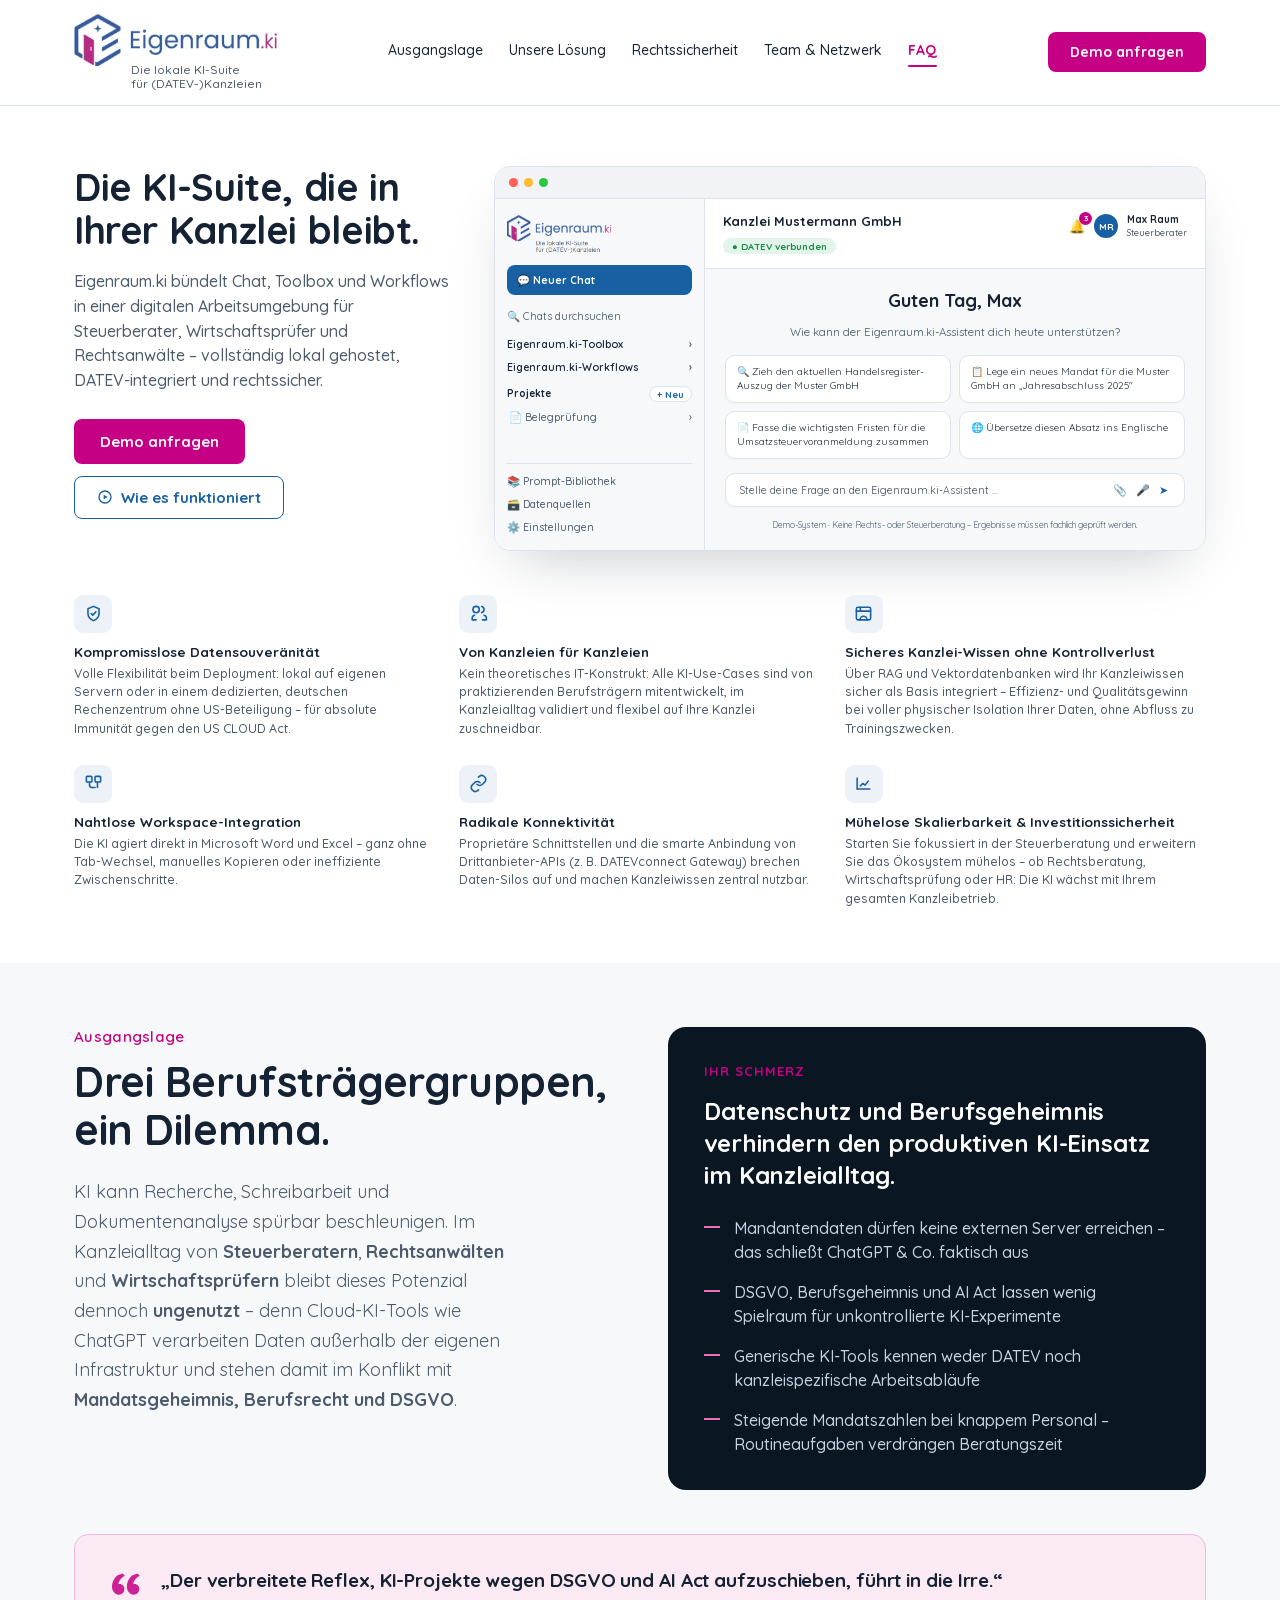
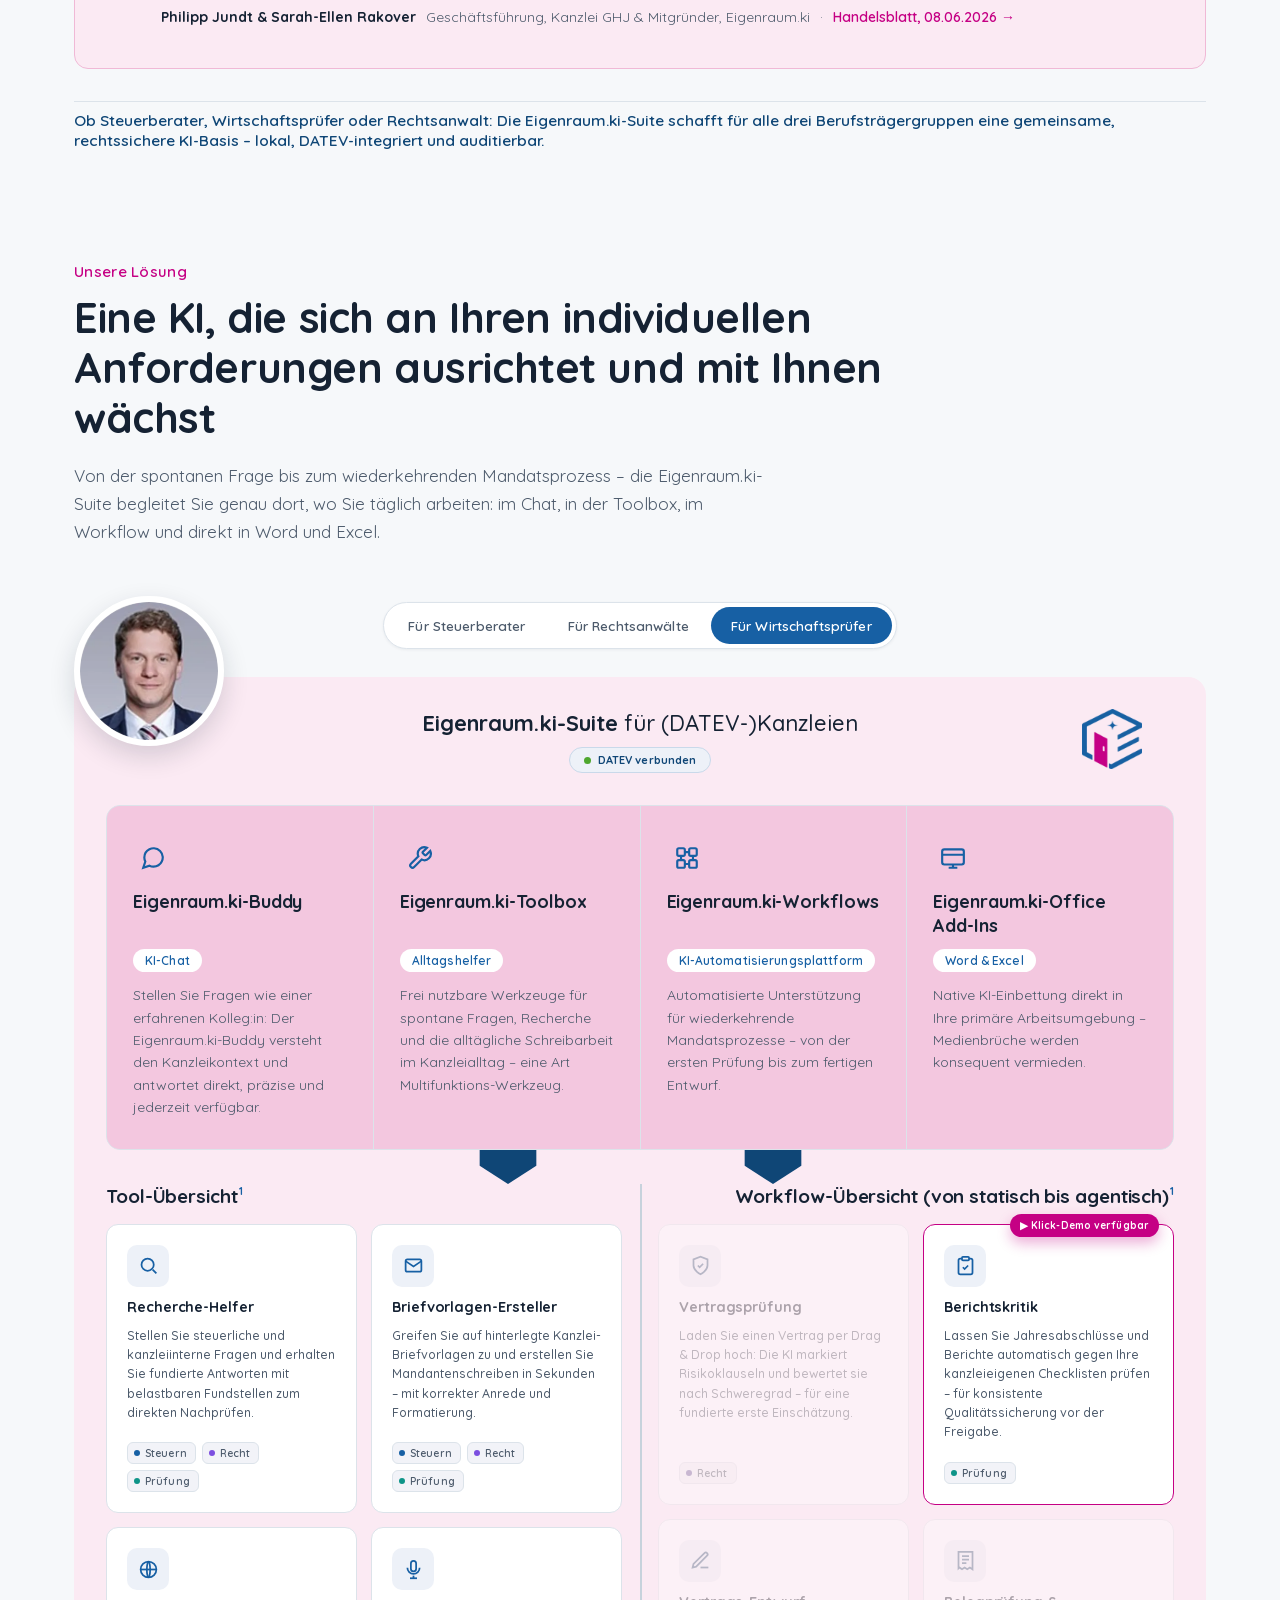
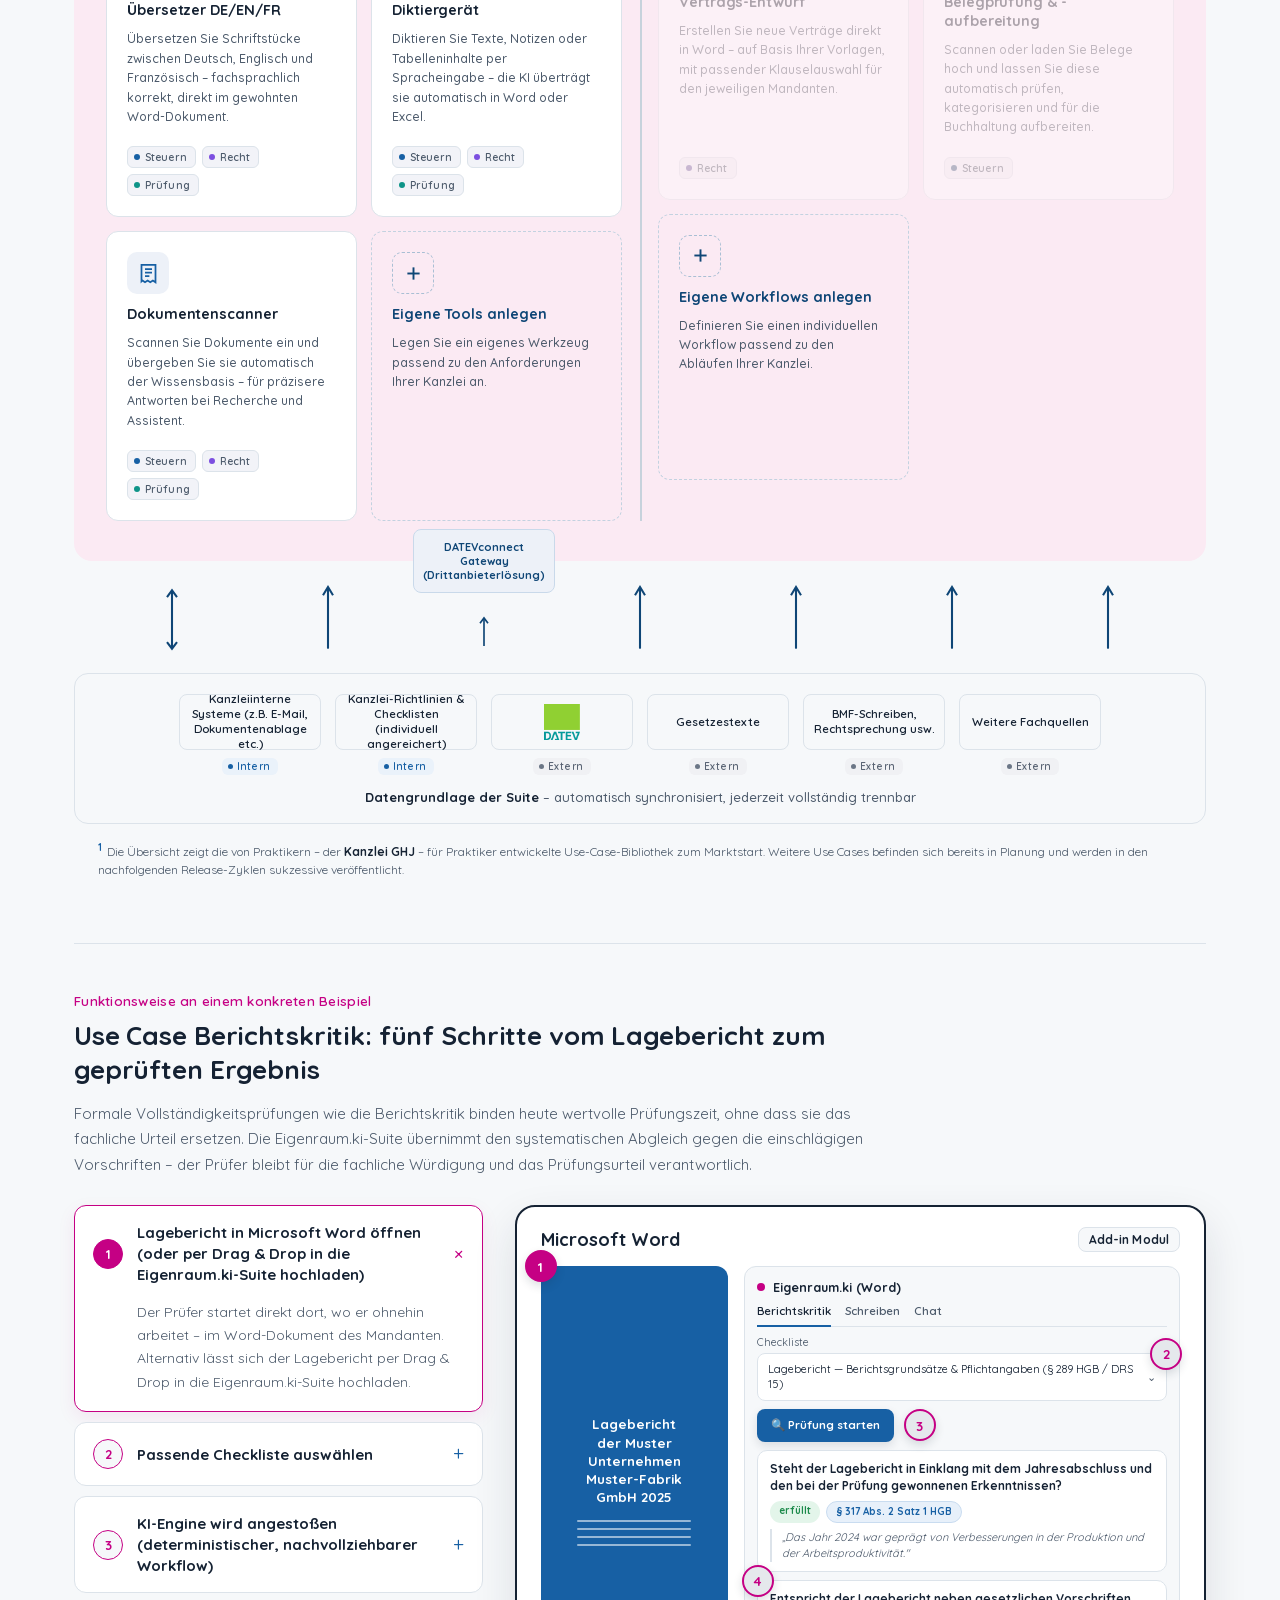
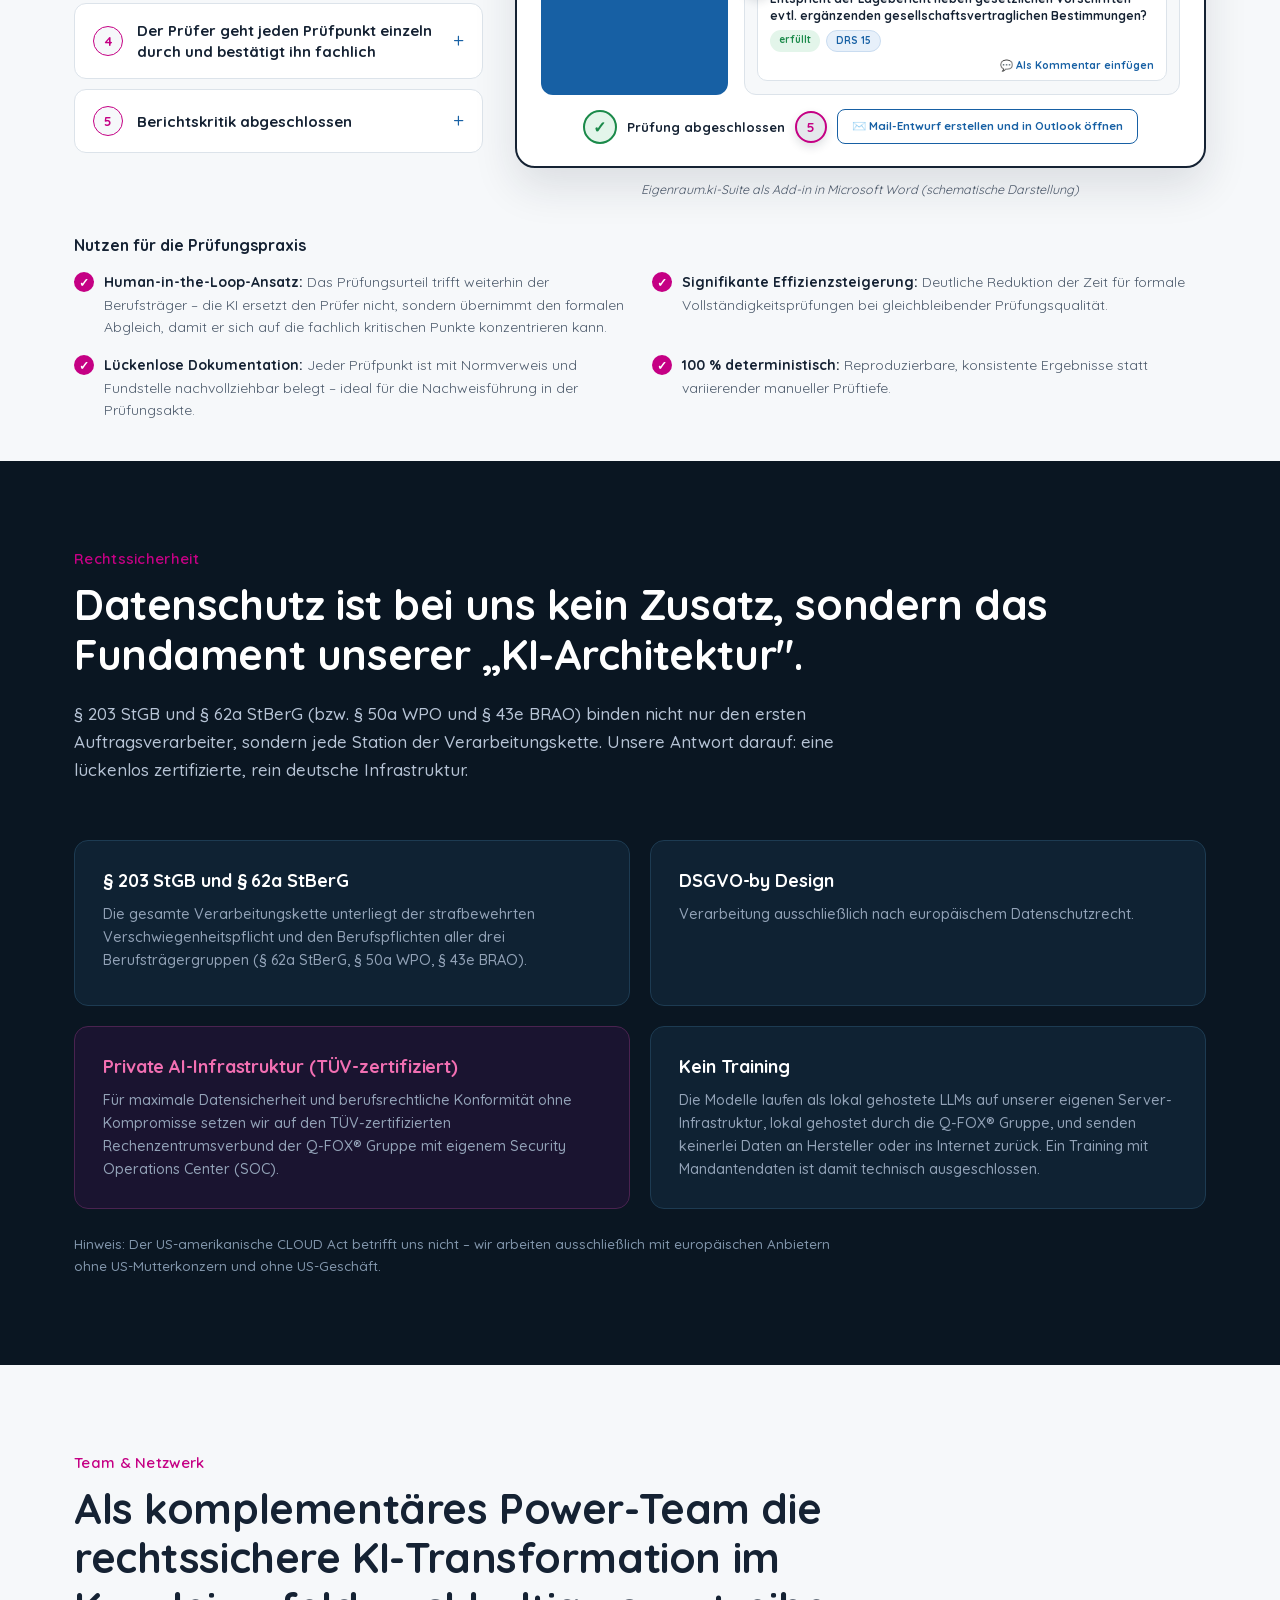
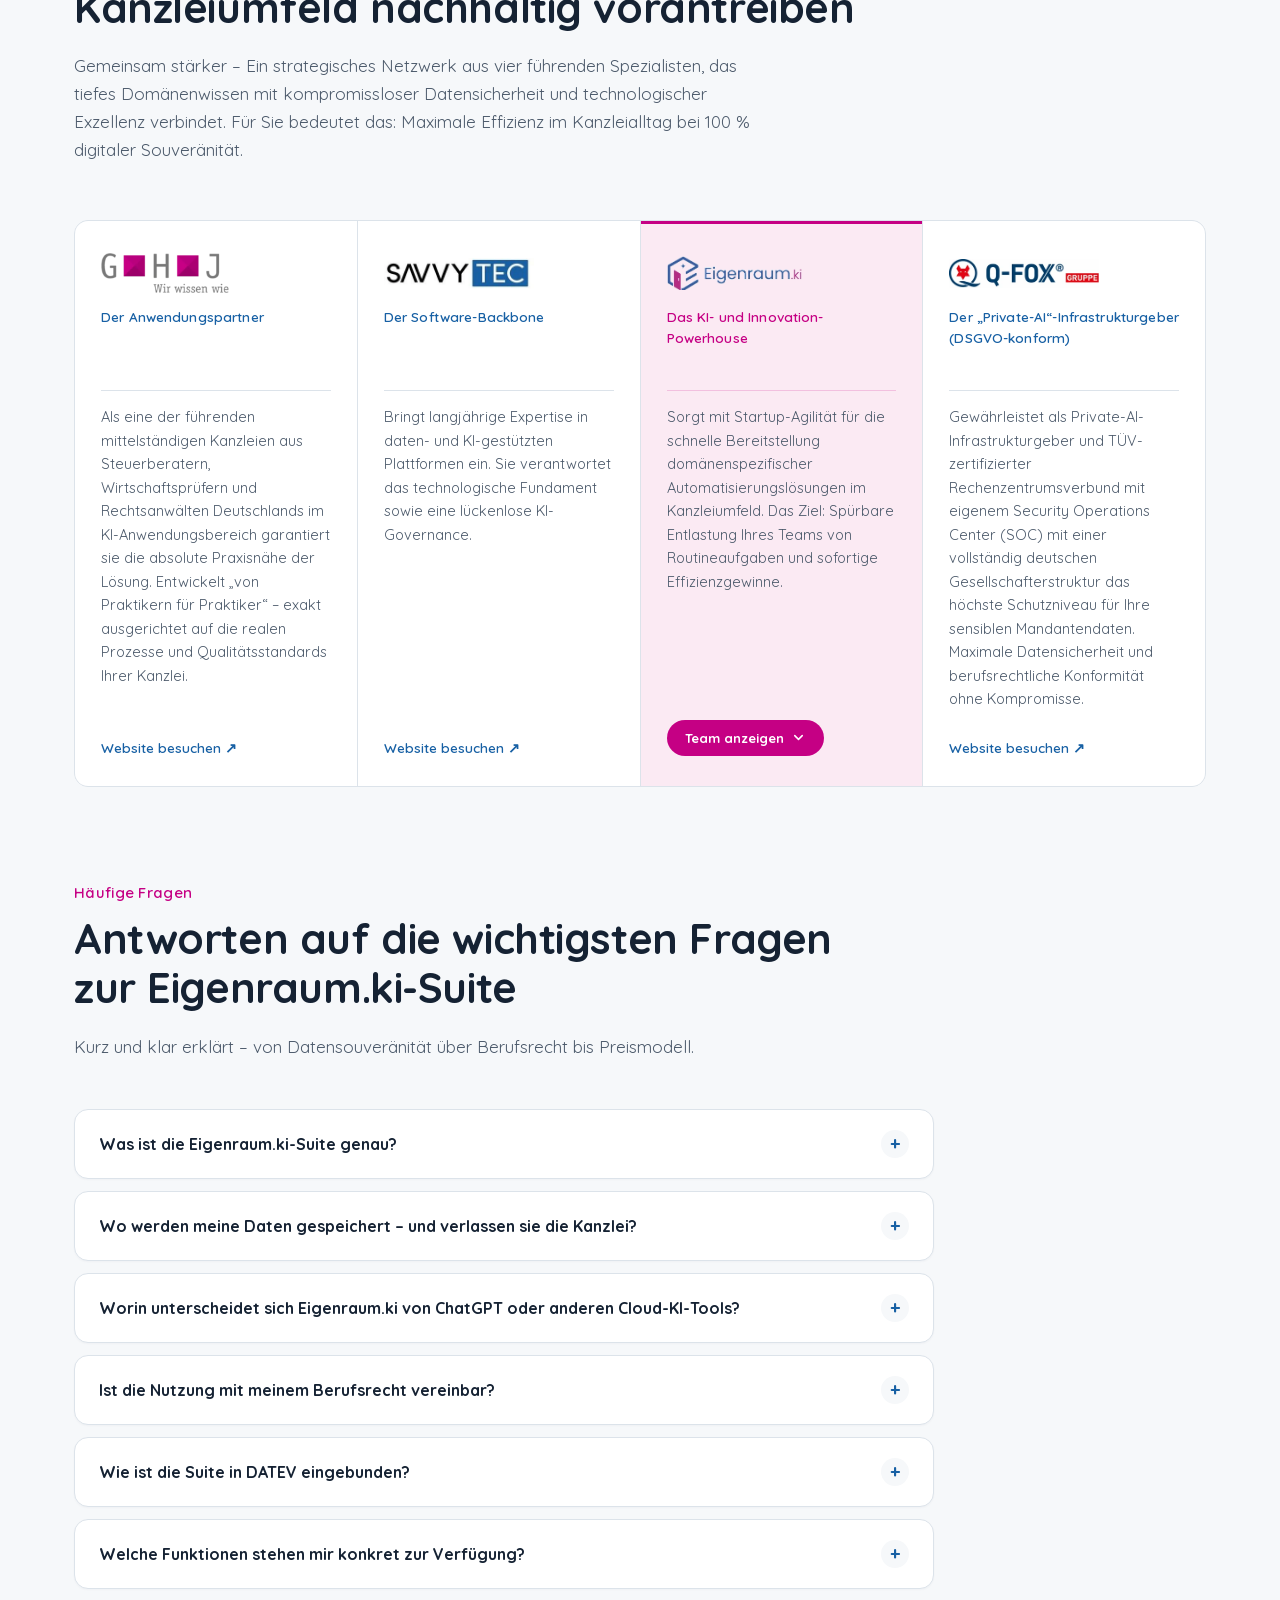
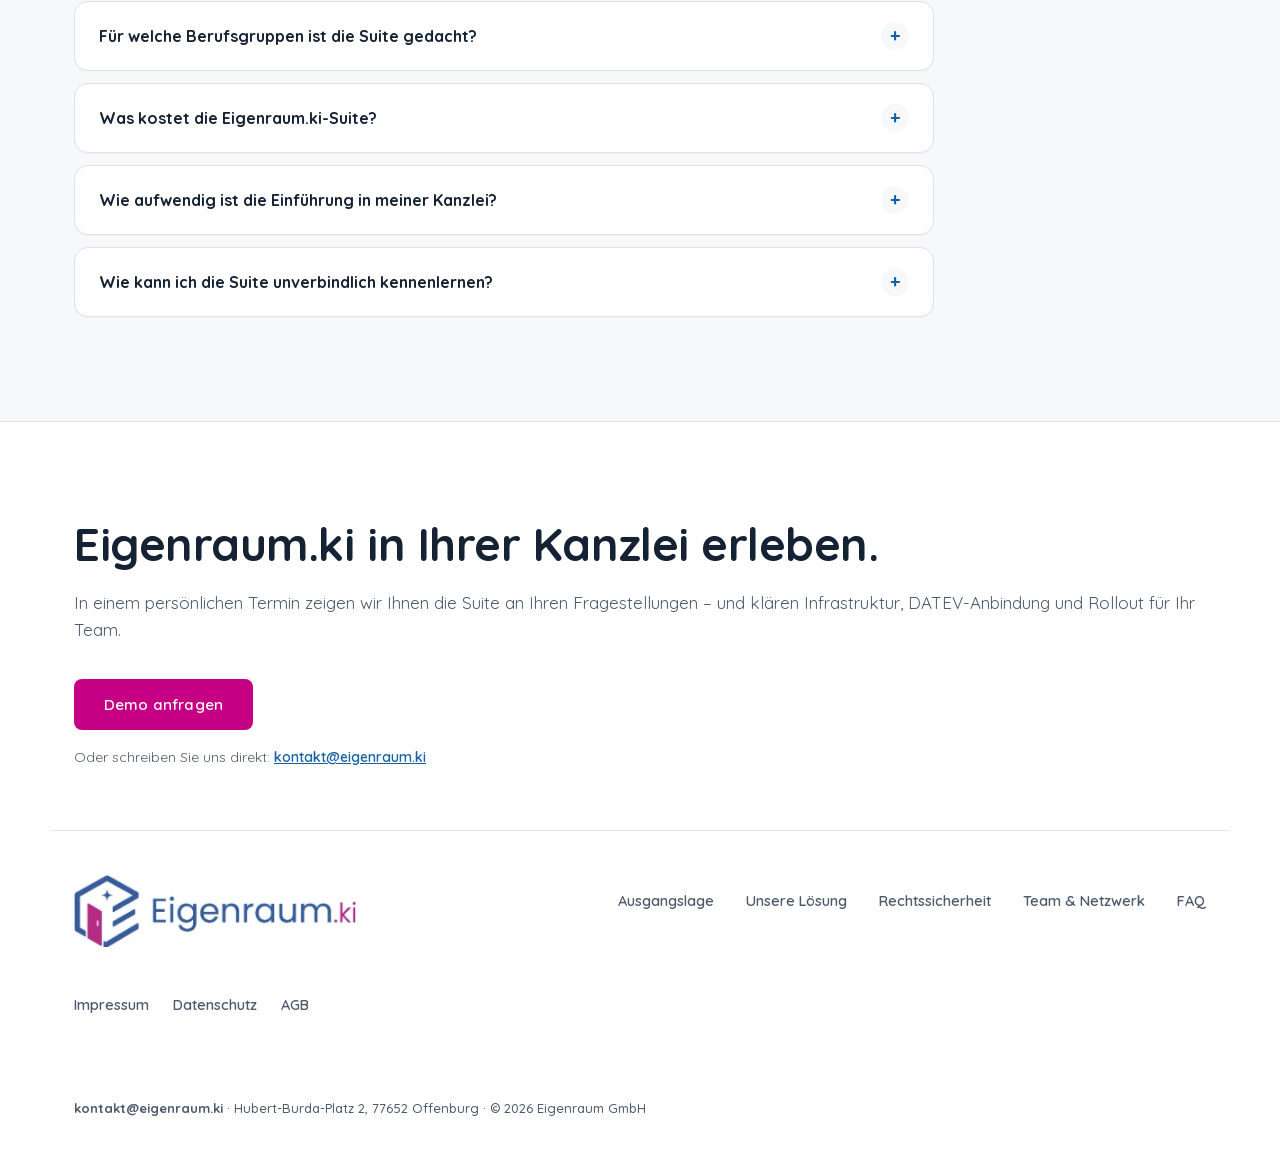
==== index.html @ 53a30ae1 "Landingpage responsiv überarbeitet und Links repariert Die Entwurfsfassung war eine einzelne 1,4-MB-" ====
<!DOCTYPE html>
<html lang="de">
<head>
<meta charset="UTF-8">
<meta name="viewport" content="width=device-width, initial-scale=1, viewport-fit=cover">
<title>Eigenraum.ki – Die lokale KI-Suite für (DATEV-)Kanzleien</title>
<meta name="description" content="Eigenraum.ki bündelt KI-Chat, Toolbox und Workflows in einer Arbeitsumgebung für Steuerberater, Wirtschaftsprüfer und Rechtsanwälte – lokal gehostet, DATEV-integriert und berufsrechtlich konform.">
<meta name="author" content="Eigenraum GmbH">
<meta name="robots" content="noindex, nofollow">
<meta name="theme-color" content="#FFFFFF" media="(prefers-color-scheme: light)">
<meta name="format-detection" content="telephone=no">

<meta property="og:type" content="website">
<meta property="og:locale" content="de_DE">
<meta property="og:title" content="Eigenraum.ki – Die lokale KI-Suite für (DATEV-)Kanzleien">
<meta property="og:description" content="Chat, Toolbox und Workflows in einer digitalen Arbeitsumgebung für Kanzleien – vollständig lokal gehostet, DATEV-integriert und rechtssicher.">
<meta property="og:image" content="assets/img/eigenraum-ki.webp">
<meta name="twitter:card" content="summary_large_image">

<link rel="icon" href="assets/img/favicon.svg" type="image/svg+xml">
<link rel="apple-touch-icon" href="assets/img/apple-touch-icon.png">

<link rel="preload" as="font" type="font/woff2" href="assets/fonts/quicksand-latin.woff2" crossorigin>
<link rel="stylesheet" href="assets/css/styles.css">
</head>
<body>

<a class="skip-link" href="#hauptinhalt">Direkt zum Inhalt</a>

<header class="site-header" id="seitenanfang">
  <div class="site-header__inner">
    <a class="site-header__logo" href="#seitenanfang" aria-label="Eigenraum.ki – zum Seitenanfang">
      <img src="assets/img/eigenraum-ki.webp" alt="Eigenraum.ki" width="313" height="80" fetchpriority="high" decoding="async">
      <span class="site-header__tagline">Die lokale KI-Suite<br>für (DATEV-)Kanzleien</span>
    </a>

    <button type="button" class="nav-toggle" id="navToggle" aria-expanded="false" aria-controls="siteNav">
      <span class="nav-toggle__bars" aria-hidden="true"><span></span><span></span><span></span></span>
      <span class="nav-toggle__text">Menü</span>
    </button>

    <nav class="site-header__nav" id="siteNav" aria-label="Hauptnavigation">
      <a href="#ausgangslage">Ausgangslage</a>
      <a href="#loesung">Unsere Lösung</a>
      <a href="#datenschutz">Rechtssicherheit</a>
      <a href="#konsortium">Team &amp; Netzwerk</a>
      <a href="#faq">FAQ</a>
      <a href="#kontakt" class="site-header__cta site-header__cta--innav">Demo anfragen</a>
    </nav>

    <div class="site-header__actions">
      <a href="#kontakt" class="site-header__cta">Demo anfragen</a>
    </div>
  </div>
</header>

<div class="nav-backdrop" id="navBackdrop" hidden></div>

<main id="hauptinhalt">

<section class="hero-suite">
  <div class="hero-suite__container">
  <div class="hero-suite__inner">
    <div class="hero-suite__text">
      <h1 class="hero-suite__headline">Die KI-Suite, die in Ihrer Kanzlei bleibt.</h1>
      <p class="hero-suite__lead">Eigenraum.ki bündelt Chat, Toolbox und Workflows in einer digitalen Arbeitsumgebung für Steuerberater, Wirtschaftsprüfer und Rechtsanwälte – vollständig lokal gehostet, DATEV-integriert und rechtssicher.</p>
      <div class="hero-suite__buttons">
        <a href="#kontakt" class="hero-suite__cta">Demo anfragen</a>
        <a href="#loesung" class="hero-suite__cta-secondary"><svg viewBox="0 0 24 24" fill="none" stroke="currentColor" stroke-width="2" stroke-linecap="round" stroke-linejoin="round"><circle cx="12" cy="12" r="9"/><path d="M10 8.5l6 3.5-6 3.5z" fill="currentColor" stroke="none"/></svg>Wie es funktioniert</a>
      </div>
    </div>

    <div class="hero-suite__visual" aria-hidden="true">
      <div class="hero-suite__frame">
        <div class="hero-suite__browser-bar"><span></span><span></span><span></span></div>
        <div class="hero-mock">
          <div class="hero-mock__sidebar">
            <div class="hero-mock__brand">
              <img loading="lazy" decoding="async" width="354" height="130" class="hero-mock__brand-logo" src="assets/img/eigenraum-ki-suite-logo.webp" alt="Eigenraum.ki – Die lokale KI-Suite für (DATEV-)Kanzleien">
            </div>
            <button type="button" class="hero-mock__new-chat">&#128172; Neuer Chat</button>
            <span class="hero-mock__search">&#128269; Chats durchsuchen</span>
            <nav class="hero-mock__nav">
              <span class="hero-mock__nav-item">Eigenraum.ki-Toolbox <i>&#8250;</i></span>
              <span class="hero-mock__nav-item">Eigenraum.ki-Workflows <i>&#8250;</i></span>
            </nav>
            <div class="hero-mock__projects">
              <div class="hero-mock__projects-head"><span>Projekte</span><span class="hero-mock__projects-add">+ Neu</span></div>
              <span class="hero-mock__nav-item hero-mock__nav-item--sub">&#128196; Belegprüfung <i>&#8250;</i></span>
            </div>
            <div class="hero-mock__nav-bottom">
              <span class="hero-mock__nav-item">&#128218; Prompt-Bibliothek</span>
              <span class="hero-mock__nav-item">&#128451;&#65039; Datenquellen</span>
              <span class="hero-mock__nav-item">&#9881;&#65039; Einstellungen</span>
            </div>
          </div>
          <div class="hero-mock__main">
            <div class="hero-mock__topbar">
              <div class="hero-mock__topbar-left">
                <p class="hero-mock__client">Kanzlei Mustermann GmbH</p>
                <span class="hero-mock__datev">&#9679; DATEV verbunden</span>
              </div>
              <div class="hero-mock__user">
                <span class="hero-mock__bell">&#128276;<span class="hero-mock__badge">3</span></span>
                <span class="hero-mock__avatar">MR</span>
                <span class="hero-mock__user-info">Max Raum<br><small>Steuerberater</small></span>
              </div>
            </div>
            <div class="hero-mock__body">
              <h3 class="hero-mock__greeting">Guten Tag, Max</h3>
              <p class="hero-mock__subtext">Wie kann der Eigenraum.ki-Assistent dich heute unterstützen?</p>
              <div class="hero-mock__suggestions">
                <span class="hero-mock__suggestion">&#128269; Zieh den aktuellen Handelsregister-Auszug der Muster GmbH</span>
                <span class="hero-mock__suggestion">&#128203; Lege ein neues Mandat für die Muster GmbH an „Jahresabschluss 2025"</span>
                <span class="hero-mock__suggestion">&#128196; Fasse die wichtigsten Fristen für die Umsatzsteuervoranmeldung zusammen</span>
                <span class="hero-mock__suggestion">&#127760; Übersetze diesen Absatz ins Englische</span>
              </div>
              <div class="hero-mock__input">
                <span>Stelle deine Frage an den Eigenraum.ki-Assistent …</span>
                <span class="hero-mock__input-actions">&#128206; &#127908; &#10148;</span>
              </div>
              <p class="hero-mock__disclaimer">Demo-System · Keine Rechts- oder Steuerberatung – Ergebnisse müssen fachlich geprüft werden.</p>
            </div>
          </div>
        </div>
      </div>
    </div>
  </div>

  <div class="hero-suite__grid">
    <div class="hero-suite__tile">
      <div class="hero-suite__tile-icon"><svg viewBox="0 0 24 24" fill="none" stroke="currentColor" stroke-width="2" stroke-linecap="round" stroke-linejoin="round"><path d="M12 3l7 3v6c0 4.5-3 7.5-7 9-4-1.5-7-4.5-7-9V6l7-3z"/><path d="M9 12l2 2 4-4"/></svg></div>
      <h3>Kompromisslose Datensouveränität</h3>
      <p>Volle Flexibilität beim Deployment: lokal auf eigenen Servern oder in einem dedizierten, deutschen Rechenzentrum ohne US-Beteiligung – für absolute Immunität gegen den US CLOUD Act.</p>
    </div>
    <div class="hero-suite__tile">
      <div class="hero-suite__tile-icon"><svg viewBox="0 0 24 24" fill="none" stroke="currentColor" stroke-width="2" stroke-linecap="round" stroke-linejoin="round"><path d="M17 20h5v-2a4 4 0 0 0-3-3.87"/><path d="M9 20H4v-2a4 4 0 0 1 3-3.87"/><circle cx="9" cy="7" r="4"/><path d="M16 3.13a4 4 0 0 1 0 7.75"/></svg></div>
      <h3>Von Kanzleien für Kanzleien</h3>
      <p>Kein theoretisches IT-Konstrukt: Alle KI-Use-Cases sind von praktizierenden Berufsträgern mitentwickelt, im Kanzleialltag validiert und flexibel auf Ihre Kanzlei zuschneidbar.</p>
    </div>
    <div class="hero-suite__tile">
      <div class="hero-suite__tile-icon"><svg viewBox="0 0 24 24" fill="none" stroke="currentColor" stroke-width="2" stroke-linecap="round" stroke-linejoin="round"><rect x="3" y="4" width="18" height="16" rx="2"/><path d="M3 9h18"/><path d="M8 4v5"/><path d="M7.5 20a4.5 4.5 0 0 1 9 0"/></svg></div>
      <h3>Sicheres Kanzlei-Wissen ohne Kontrollverlust</h3>
      <p>Über RAG und Vektordatenbanken wird Ihr Kanzleiwissen sicher als Basis integriert – Effizienz- und Qualitätsgewinn bei voller physischer Isolation Ihrer Daten, ohne Abfluss zu Trainingszwecken.</p>
    </div>
    <div class="hero-suite__tile">
      <div class="hero-suite__tile-icon"><svg viewBox="0 0 24 24" fill="none" stroke="currentColor" stroke-width="2" stroke-linecap="round" stroke-linejoin="round"><rect x="3" y="3" width="7" height="7" rx="1"/><rect x="14" y="3" width="7" height="7" rx="1"/><path d="M7 10v4a3 3 0 0 0 3 3h4"/><path d="M17 10v7"/></svg></div>
      <h3>Nahtlose Workspace-Integration</h3>
      <p>Die KI agiert direkt in Microsoft Word und Excel – ganz ohne Tab-Wechsel, manuelles Kopieren oder ineffiziente Zwischenschritte.</p>
    </div>
    <div class="hero-suite__tile">
      <div class="hero-suite__tile-icon"><svg viewBox="0 0 24 24" fill="none" stroke="currentColor" stroke-width="2" stroke-linecap="round" stroke-linejoin="round"><path d="M10 13a5 5 0 0 0 7 0l3-3a5 5 0 0 0-7-7l-1 1"/><path d="M14 11a5 5 0 0 0-7 0l-3 3a5 5 0 0 0 7 7l1-1"/></svg></div>
      <h3>Radikale Konnektivität</h3>
      <p>Proprietäre Schnittstellen und die smarte Anbindung von Drittanbieter-APIs (z.&nbsp;B. DATEVconnect Gateway) brechen Daten-Silos auf und machen Kanzleiwissen zentral nutzbar.</p>
    </div>
    <div class="hero-suite__tile">
      <div class="hero-suite__tile-icon"><svg viewBox="0 0 24 24" fill="none" stroke="currentColor" stroke-width="2" stroke-linecap="round" stroke-linejoin="round"><path d="M4 19V5"/><path d="M4 19h16"/><path d="M8 15l3-3 3 2 4-5"/></svg></div>
      <h3>Mühelose Skalierbarkeit &amp; Investitionssicherheit</h3>
      <p>Starten Sie fokussiert in der Steuerberatung und erweitern Sie das Ökosystem mühelos – ob Rechtsberatung, Wirtschaftsprüfung oder HR: Die KI wächst mit Ihrem gesamten Kanzleibetrieb.</p>
    </div>
  </div>
  </div>
</section>

<section class="ausgangslage" id="ausgangslage">
  <div class="ausgangslage__hero">
    <div class="ausgangslage__intro">
      <p class="ausgangslage__eyebrow">Ausgangslage</p>
      <h2 class="ausgangslage__headline">Drei Berufsträgergruppen, ein Dilemma.</h2>
      <p class="ausgangslage__intro-lead">KI kann Recherche, Schreibarbeit und Dokumentenanalyse spürbar beschleunigen. Im Kanzleialltag von <strong>Steuerberatern</strong>, <strong>Rechtsanwälten</strong> und <strong>Wirtschaftsprüfern</strong> bleibt dieses Potenzial dennoch <strong>ungenutzt</strong> – denn Cloud-KI-Tools wie ChatGPT verarbeiten Daten außerhalb der eigenen Infrastruktur und stehen damit im Konflikt mit <strong>Mandatsgeheimnis, Berufsrecht und DSGVO</strong>.</p>
    </div>

    <div class="ausgangslage__pain">
      <p class="ausgangslage__pain-kicker">Ihr Schmerz</p>
      <h3 class="ausgangslage__pain-title">Datenschutz und Berufsgeheimnis verhindern den produktiven KI-Einsatz im Kanzleialltag.</h3>
      <ul class="ausgangslage__pain-list">
        <li>Mandantendaten dürfen keine externen Server erreichen – das schließt ChatGPT &amp; Co. faktisch aus</li>
        <li>DSGVO, Berufsgeheimnis und AI Act lassen wenig Spielraum für unkontrollierte KI-Experimente</li>
        <li>Generische KI-Tools kennen weder DATEV noch kanzleispezifische Arbeitsabläufe</li>
        <li>Steigende Mandatszahlen bei knappem Personal – Routineaufgaben verdrängen Beratungszeit</li>
      </ul>
    </div>
  </div>


  <div class="ausgangslage__quote">
    <svg class="ausgangslage__quote-mark" viewBox="0 0 24 24" fill="currentColor"><path d="M7.17 6C4.87 8.09 3.5 10.79 3.5 13.83c0 3.31 2.15 5.67 4.9 5.67 2.24 0 3.9-1.77 3.9-3.95 0-2.03-1.42-3.6-3.32-3.6-.4 0-.78.07-1.02.15.35-2.3 2.32-4.6 4.6-5.85L11.1 4.5C9.68 4.98 8.28 5.36 7.17 6zm10.5 0c-2.3 2.09-3.67 4.79-3.67 7.83 0 3.31 2.15 5.67 4.9 5.67 2.24 0 3.9-1.77 3.9-3.95 0-2.03-1.42-3.6-3.32-3.6-.4 0-.78.07-1.02.15.35-2.3 2.32-4.6 4.6-5.85L21.6 4.5c-1.42.48-2.82.86-3.93 1.5z"/></svg>
    <div class="ausgangslage__quote-body">
      <p class="ausgangslage__quote-text">„Der verbreitete Reflex, KI-Projekte wegen DSGVO und AI Act aufzuschieben, führt in die Irre.“</p>
      <p class="ausgangslage__quote-footer">
        <span class="ausgangslage__quote-authors">Philipp Jundt &amp; Sarah-Ellen Rakover</span>
        <span>Geschäftsführung, Kanzlei GHJ &amp; Mitgründer, Eigenraum.ki</span>
        <span>&middot;</span>
        <a class="ausgangslage__quote-source" href="https://www.handelsblatt.com/adv/pruefung-und-beratung/ghj-gmbh-wirtschaftspruefungsgesellschaft-rechtsberatungsgesellschaft-ki-mit-datenhoheit-modell-fuer-die-praxis/100231167.html" target="_blank" rel="noopener">Handelsblatt, 08.06.2026 →</a>
      </p>
    </div>
  </div>

  <div class="ausgangslage__bridge">
    <span>Ob Steuerberater, Wirtschaftsprüfer oder Rechtsanwalt: Die Eigenraum.ki-Suite schafft für alle drei Berufsträgergruppen eine gemeinsame, rechtssichere KI-Basis – lokal, DATEV-integriert und auditierbar.</span>
  </div>
</section>

<section class="loesung" id="loesung">
  <div class="loesung__head">
    <p class="loesung__kicker">Unsere Lösung</p>
    <h2 class="loesung__title">Eine KI, die sich an Ihren individuellen Anforderungen ausrichtet und mit Ihnen wächst</h2>
    <p class="loesung__lead">Von der spontanen Frage bis zum wiederkehrenden Mandatsprozess – die Eigenraum.ki-Suite begleitet Sie genau dort, wo Sie täglich arbeiten: im Chat, in der Toolbox, im Workflow und direkt in Word und Excel.</p>
  </div>

  <div class="loesung__demo">
    <div class="role-sticky-bar">
    <div class="role-avatar" aria-hidden="true">
      <img loading="lazy" decoding="async" width="300" height="300" src="assets/img/avatar-steuern.webp" alt="" data-avatar="steuern">
      <img loading="lazy" decoding="async" width="300" height="300" src="assets/img/avatar-recht.webp" alt="" data-avatar="recht">
      <img loading="lazy" decoding="async" width="300" height="299" src="assets/img/avatar-pruefung.webp" alt="" class="is-active" data-avatar="pruefung">
    </div>

    <div class="role-switch-wrap">
      <div class="role-switch" id="roleSwitch" role="group" aria-label="Ansicht nach Berufsgruppe filtern">
        <button type="button" class="role-switch__btn" aria-pressed="false" data-role="steuern">Für Steuerberater</button>
        <button type="button" class="role-switch__btn" aria-pressed="false" data-role="recht">Für Rechtsanwälte</button>
        <button type="button" class="role-switch__btn is-active" aria-pressed="true" data-role="pruefung">Für Wirtschaftsprüfer</button>
      </div>
    </div>
    </div>

    <div class="suite-mega">
    <div class="suite-mega__header">
      <img loading="lazy" decoding="async" width="142" height="160" class="suite-mega__watermark" src="assets/img/watermark.webp" alt="">
      <p class="suite-mega__title"><strong>Eigenraum.ki-Suite</strong> für (DATEV-)Kanzleien</p>
      <div class="suite-mega__datev-link">
        <span class="suite-mega__datev-link-badge"><span class="suite-mega__datev-link-dot"></span>DATEV verbunden</span>
      </div>
    </div>

    <div class="pillars">

      <div class="pillar">
        <div class="pillar__icon">
          <svg viewBox="0 0 24 24" fill="none" stroke="currentColor" stroke-width="2"><path d="M21 11.5a8.38 8.38 0 0 1-.9 3.8 8.5 8.5 0 0 1-7.6 4.7 8.38 8.38 0 0 1-3.8-.9L3 21l1.9-5.7a8.38 8.38 0 0 1-.9-3.8 8.5 8.5 0 0 1 4.7-7.6 8.38 8.38 0 0 1 3.8-.9h.5a8.48 8.48 0 0 1 8 8v.5z"/></svg>
        </div>
        <h3 class="pillar__title">Eigenraum.ki-Buddy</h3>
        <span class="pillar__badge">KI-Chat</span>
        <p class="pillar__desc">Stellen Sie Fragen wie einer erfahrenen Kolleg:in: Der Eigenraum.ki-Buddy versteht den Kanzleikontext und antwortet direkt, präzise und jederzeit verfügbar.</p>
      </div>

      <div class="pillar">
        <div class="pillar__icon">
          <svg viewBox="0 0 24 24" fill="none" stroke="currentColor" stroke-width="2"><path d="M14.7 6.3a1 1 0 0 0 0 1.4l1.6 1.6a1 1 0 0 0 1.4 0l3.77-3.77a6 6 0 0 1-7.94 7.94l-6.91 6.91a2.12 2.12 0 0 1-3-3l6.91-6.91a6 6 0 0 1 7.94-7.94l-3.76 3.76z"/></svg>
        </div>
        <h3 class="pillar__title">Eigenraum.ki-Toolbox</h3>
        <span class="pillar__badge">Alltagshelfer</span>
        <p class="pillar__desc">Frei nutzbare Werkzeuge für spontane Fragen, Recherche und die alltägliche Schreibarbeit im Kanzleialltag – eine Art Multifunktions-Werkzeug.</p>
      </div>

      <div class="pillar">
        <div class="pillar__icon">
          <svg viewBox="0 0 24 24" fill="none" stroke="currentColor" stroke-width="2"><rect x="3" y="3" width="7" height="7" rx="1.5"/><rect x="14" y="3" width="7" height="7" rx="1.5"/><rect x="14" y="14" width="7" height="7" rx="1.5"/><rect x="3" y="14" width="7" height="7" rx="1.5"/><path d="M10 6.5h4M17.5 10v4M14 17.5h-4M6.5 14v-4"/></svg>
        </div>
        <h3 class="pillar__title">Eigenraum.ki-Workflows</h3>
        <span class="pillar__badge">KI-Automatisierungsplattform</span>
        <p class="pillar__desc">Automatisierte Unterstützung für wiederkehrende Mandatsprozesse – von der ersten Prüfung bis zum fertigen Entwurf.</p>
      </div>

      <div class="pillar">
        <div class="pillar__icon">
          <svg viewBox="0 0 24 24" fill="none" stroke="currentColor" stroke-width="2"><rect x="2" y="4" width="20" height="14" rx="2"/><path d="M2 9h20"/><path d="M8 21h8M12 18v3"/></svg>
        </div>
        <h3 class="pillar__title">Eigenraum.ki-Office Add-Ins</h3>
        <span class="pillar__badge">Word &amp; Excel</span>
        <p class="pillar__desc">Native KI-Einbettung direkt in Ihre primäre Arbeitsumgebung – Medienbrüche werden konsequent vermieden.</p>
      </div>

    </div>

    <div class="suite-arrows">
      <div class="suite-arrows__col"></div>
      <div class="suite-arrows__col">
        <div class="suite-arrow"><svg viewBox="0 0 100 60"><path d="M0,0 H100 V28 L50,60 L0,28 Z" fill="var(--blue-deep)"/></svg></div>
      </div>
      <div class="suite-arrows__col">
        <div class="suite-arrow"><svg viewBox="0 0 100 60"><path d="M0,0 H100 V28 L50,60 L0,28 Z" fill="var(--blue-deep)"/></svg></div>
      </div>
      <div class="suite-arrows__col"></div>
    </div>

    <div class="suite-split">
      <div class="suite-split__col">
        <h3 class="suite-split__title">Tool-Übersicht<sup>1</sup></h3>
        <div class="suite-split__grid">
          <div class="usecase-card" data-roles="steuern recht pruefung">
            <div class="usecase-card__icon">
              <svg viewBox="0 0 24 24" fill="none" stroke="currentColor" stroke-width="2"><circle cx="11" cy="11" r="7"/><path d="M21 21l-4.3-4.3"/></svg>
            </div>
            <h4 class="usecase-card__title">Recherche-Helfer</h4>
            <p class="usecase-card__desc">Stellen Sie steuerliche und kanzleiinterne Fragen und erhalten Sie fundierte Antworten mit belastbaren Fundstellen zum direkten Nachprüfen.</p>
            <div class="role-tags"><span class="role-tag steuern">Steuern</span><span class="role-tag recht">Recht</span><span class="role-tag pruefung">Prüfung</span></div>
          </div>
          <div class="usecase-card" data-roles="steuern recht pruefung">
            <div class="usecase-card__icon">
              <svg viewBox="0 0 24 24" fill="none" stroke="currentColor" stroke-width="2"><rect x="3" y="5" width="18" height="14" rx="2"/><path d="M3 7l9 6 9-6"/></svg>
            </div>
            <h4 class="usecase-card__title">Briefvorlagen-Ersteller</h4>
            <p class="usecase-card__desc">Greifen Sie auf hinterlegte Kanzlei-Briefvorlagen zu und erstellen Sie Mandantenschreiben in Sekunden – mit korrekter Anrede und Formatierung.</p>
            <div class="role-tags"><span class="role-tag steuern">Steuern</span><span class="role-tag recht">Recht</span><span class="role-tag pruefung">Prüfung</span></div>
          </div>
          <div class="usecase-card" data-roles="steuern recht pruefung">
            <div class="usecase-card__icon">
              <svg viewBox="0 0 24 24" fill="none" stroke="currentColor" stroke-width="2"><circle cx="12" cy="12" r="9"/><path d="M3 12h18"/><path d="M12 3c2.5 2.5 2.5 15.5 0 18"/><path d="M12 3c-2.5 2.5-2.5 15.5 0 18"/></svg>
            </div>
            <h4 class="usecase-card__title">Übersetzer DE/EN/FR</h4>
            <p class="usecase-card__desc">Übersetzen Sie Schriftstücke zwischen Deutsch, Englisch und Französisch – fachsprachlich korrekt, direkt im gewohnten Word-Dokument.</p>
            <div class="role-tags"><span class="role-tag steuern">Steuern</span><span class="role-tag recht">Recht</span><span class="role-tag pruefung">Prüfung</span></div>
          </div>
          <div class="usecase-card" data-roles="steuern recht pruefung">
            <div class="usecase-card__icon">
              <svg viewBox="0 0 24 24" fill="none" stroke="currentColor" stroke-width="2"><rect x="9" y="2" width="6" height="12" rx="3"/><path d="M5 10a7 7 0 0 0 14 0"/><path d="M12 19v3"/><path d="M8 22h8"/></svg>
            </div>
            <h4 class="usecase-card__title">Diktiergerät</h4>
            <p class="usecase-card__desc">Diktieren Sie Texte, Notizen oder Tabelleninhalte per Spracheingabe – die KI überträgt sie automatisch in Word oder Excel.</p>
            <div class="role-tags"><span class="role-tag steuern">Steuern</span><span class="role-tag recht">Recht</span><span class="role-tag pruefung">Prüfung</span></div>
          </div>
          <div class="usecase-card" data-roles="steuern recht pruefung">
            <div class="usecase-card__icon">
              <svg viewBox="0 0 24 24" fill="none" stroke="currentColor" stroke-width="2"><path d="M4 2h16v20l-3-2-3 2-3-2-3 2-3-2-1 1V2z"/><path d="M8 7h8"/><path d="M8 11h8"/><path d="M8 15h5"/></svg>
            </div>
            <h4 class="usecase-card__title">Dokumentenscanner</h4>
            <p class="usecase-card__desc">Scannen Sie Dokumente ein und übergeben Sie sie automatisch der Wissensbasis – für präzisere Antworten bei Recherche und Assistent.</p>
            <div class="role-tags"><span class="role-tag steuern">Steuern</span><span class="role-tag recht">Recht</span><span class="role-tag pruefung">Prüfung</span></div>
          </div>
          <div class="usecase-card usecase-card--add">
            <div class="usecase-card__icon">
              <svg viewBox="0 0 24 24" fill="none" stroke="currentColor" stroke-width="2.2"><path d="M12 5v14"/><path d="M5 12h14"/></svg>
            </div>
            <h4 class="usecase-card__title">Eigene Tools anlegen</h4>
            <p class="usecase-card__desc">Legen Sie ein eigenes Werkzeug passend zu den Anforderungen Ihrer Kanzlei an.</p>
          </div>
        </div>
      </div>

      <div class="suite-split__col">
        <h3 class="suite-split__title suite-split__title--right">Workflow-Übersicht (von statisch bis agentisch)<sup>1</sup></h3>
        <div class="suite-split__grid">
          <div class="usecase-card" data-roles="recht">
            <div class="usecase-card__icon">
              <svg viewBox="0 0 24 24" fill="none" stroke="currentColor" stroke-width="2"><path d="M12 22s8-4 8-10V5l-8-3-8 3v7c0 6 8 10 8 10Z"/><path d="M9 12l2 2 4-4"/></svg>
            </div>
            <h4 class="usecase-card__title">Vertragsprüfung</h4>
            <p class="usecase-card__desc">Laden Sie einen Vertrag per Drag &amp; Drop hoch: Die KI markiert Risikoklauseln und bewertet sie nach Schweregrad – für eine fundierte erste Einschätzung.</p>
            <div class="role-tags"><span class="role-tag recht">Recht</span></div>
          </div>
          <div class="usecase-card usecase-card--demo" data-roles="pruefung" data-jump-target="usecaseBerichtskritik" role="button" tabindex="0">
            <span class="usecase-card__sticker">▶ Klick-Demo verfügbar</span>
            <div class="usecase-card__icon">
              <svg viewBox="0 0 24 24" fill="none" stroke="currentColor" stroke-width="2"><rect x="8" y="2" width="8" height="4" rx="1"/><path d="M16 4h2a2 2 0 0 1 2 2v14a2 2 0 0 1-2 2H6a2 2 0 0 1-2-2V6a2 2 0 0 1 2-2h2"/><path d="M9 14l2 2 4-4"/></svg>
            </div>
            <h4 class="usecase-card__title">Berichtskritik</h4>
            <p class="usecase-card__desc">Lassen Sie Jahresabschlüsse und Berichte automatisch gegen Ihre kanzleieigenen Checklisten prüfen – für konsistente Qualitätssicherung vor der Freigabe.</p>
            <div class="role-tags"><span class="role-tag pruefung">Prüfung</span></div>
          </div>
          <div class="usecase-card" data-roles="recht">
            <div class="usecase-card__icon">
              <svg viewBox="0 0 24 24" fill="none" stroke="currentColor" stroke-width="2"><path d="M12 20h9"/><path d="M16.5 3.5a2.1 2.1 0 0 1 3 3L7 19l-4 1 1-4Z"/></svg>
            </div>
            <h4 class="usecase-card__title">Vertrags-Entwurf</h4>
            <p class="usecase-card__desc">Erstellen Sie neue Verträge direkt in Word – auf Basis Ihrer Vorlagen, mit passender Klauselauswahl für den jeweiligen Mandanten.</p>
            <div class="role-tags"><span class="role-tag recht">Recht</span></div>
          </div>
          <div class="usecase-card" data-roles="steuern">
            <div class="usecase-card__icon">
              <svg viewBox="0 0 24 24" fill="none" stroke="currentColor" stroke-width="2"><path d="M4 2h16v20l-3-2-3 2-3-2-3 2-3-2-1 1V2z"/><path d="M8 7h8"/><path d="M8 11h8"/><path d="M8 15h5"/></svg>
            </div>
            <h4 class="usecase-card__title">Belegprüfung &amp; -aufbereitung</h4>
            <p class="usecase-card__desc">Scannen oder laden Sie Belege hoch und lassen Sie diese automatisch prüfen, kategorisieren und für die Buchhaltung aufbereiten.</p>
            <div class="role-tags"><span class="role-tag steuern">Steuern</span></div>
          </div>
          <div class="usecase-card usecase-card--add">
            <div class="usecase-card__icon">
              <svg viewBox="0 0 24 24" fill="none" stroke="currentColor" stroke-width="2.2"><path d="M12 5v14"/><path d="M5 12h14"/></svg>
            </div>
            <h4 class="usecase-card__title">Eigene Workflows anlegen</h4>
            <p class="usecase-card__desc">Definieren Sie einen individuellen Workflow passend zu den Abläufen Ihrer Kanzlei.</p>
          </div>
        </div>
      </div>
    </div>
  </div>
  </div>

  <div class="suite-diagram" role="group" aria-label="Datengrundlage der Suite" tabindex="0">
    <div class="suite-arrows-row">
      <div class="suite-arrow-slot">
        <svg class="suite-source__arrow" viewBox="0 0 24 84" fill="none" stroke="currentColor" stroke-width="2.5"><path d="M12 80V10"/><path d="M6 18l6-8 6 8"/><path d="M6 72l6 8 6-8"/></svg>
      </div>
      <div class="suite-arrow-slot">
        <svg class="suite-source__arrow" viewBox="0 0 24 84" fill="none" stroke="currentColor" stroke-width="2.5"><path d="M12 80V6"/><path d="M6 16l6-10 6 10"/></svg>
      </div>
      <div class="suite-arrow-slot suite-arrow-slot--gateway">
        <div class="suite-gateway">
          <span class="suite-gateway__label">DATEVconnect Gateway (Drittanbieterlösung)</span>
          <svg class="suite-gateway__connector" viewBox="0 0 24 62" fill="none" stroke="currentColor" stroke-width="2.5"><path d="M12 58V16"/><path d="M6 24l6-8 6 8"/></svg>
        </div>
      </div>
      <div class="suite-arrow-slot">
        <svg class="suite-source__arrow" viewBox="0 0 24 84" fill="none" stroke="currentColor" stroke-width="2.5"><path d="M12 80V6"/><path d="M6 16l6-10 6 10"/></svg>
      </div>
      <div class="suite-arrow-slot">
        <svg class="suite-source__arrow" viewBox="0 0 24 84" fill="none" stroke="currentColor" stroke-width="2.5"><path d="M12 80V6"/><path d="M6 16l6-10 6 10"/></svg>
      </div>
      <div class="suite-arrow-slot">
        <svg class="suite-source__arrow" viewBox="0 0 24 84" fill="none" stroke="currentColor" stroke-width="2.5"><path d="M12 80V6"/><path d="M6 16l6-10 6 10"/></svg>
      </div>
      <div class="suite-arrow-slot">
        <svg class="suite-source__arrow" viewBox="0 0 24 84" fill="none" stroke="currentColor" stroke-width="2.5"><path d="M12 80V6"/><path d="M6 16l6-10 6 10"/></svg>
      </div>
    </div>

    <p class="suite-diagram__hint" aria-hidden="true">Datengrundlage der Suite</p>
    <div class="suite-datasources">
      <div class="suite-datasources__row">
        <div class="suite-source">
          <span class="suite-source__label">Kanzleiinterne Systeme (z.B. E-Mail, Dokumentenablage etc.)</span>
          <span class="source-tag source-tag--intern">Intern</span>
        </div>
        <div class="suite-source">
          <span class="suite-source__label">Kanzlei-Richtlinien &amp; Checklisten (individuell angereichert)</span>
          <span class="source-tag source-tag--intern">Intern</span>
        </div>
        <div class="suite-source">
          <span class="suite-source__logo"><img loading="lazy" decoding="async" width="240" height="237" src="assets/img/datev.webp" alt="DATEV"></span>
          <span class="suite-source__via">via DATEVconnect Gateway (Drittanbieterlösung)</span>
          <span class="source-tag source-tag--extern">Extern</span>
        </div>
        <div class="suite-source">
          <span class="suite-source__label">Gesetzestexte</span>
          <span class="source-tag source-tag--extern">Extern</span>
        </div>
        <div class="suite-source">
          <span class="suite-source__label">BMF-Schreiben, Rechtsprechung usw.</span>
          <span class="source-tag source-tag--extern">Extern</span>
        </div>
        <div class="suite-source">
          <span class="suite-source__label">Weitere Fachquellen</span>
          <span class="source-tag source-tag--extern">Extern</span>
        </div>
      </div>
      <p class="suite-datasources__caption"><strong>Datengrundlage der Suite</strong> – automatisch synchronisiert, jederzeit vollständig trennbar</p>
    </div>
  </div>

  <div class="suite-footnotes">
    <p class="suite-footnote"><sup>1</sup> Die Übersicht zeigt die von Praktikern – der <strong>Kanzlei GHJ</strong> – für Praktiker entwickelte Use-Case-Bibliothek zum Marktstart. Weitere Use Cases befinden sich bereits in Planung und werden in den nachfolgenden Release-Zyklen sukzessive veröffentlicht.</p>
  </div>

  <div class="demoflow" id="usecaseBerichtskritik">
    <div class="demoflow__head">
      <p class="demoflow__kicker">Funktionsweise an einem konkreten Beispiel</p>
      <h3 class="demoflow__title">Use Case Berichtskritik: fünf Schritte vom Lagebericht zum geprüften Ergebnis</h3>
      <p class="demoflow__intro">Formale Vollständigkeitsprüfungen wie die Berichtskritik binden heute wertvolle Prüfungszeit, ohne dass sie das fachliche Urteil ersetzen. Die Eigenraum.ki-Suite übernimmt den systematischen Abgleich gegen die einschlägigen Vorschriften – der Prüfer bleibt für die fachliche Würdigung und das Prüfungsurteil verantwortlich.</p>
    </div>

    <div class="demoflow__body">
      <div class="demoflow__steps" id="demoflowSteps">
        <div class="demoflow__step is-open" data-step="1">
          <button type="button" class="demoflow__step-head" aria-controls="demostep-1" aria-expanded="true">
            <span class="demoflow__step-num">1</span>
            <span class="demoflow__step-title">Lagebericht in Microsoft Word öffnen (oder per Drag &amp; Drop in die Eigenraum.ki-Suite hochladen)</span>
            <span class="demoflow__step-icon">+</span>
          </button>
          <div class="demoflow__step-body" id="demostep-1">
            <div class="demoflow__step-body-inner">Der Prüfer startet direkt dort, wo er ohnehin arbeitet – im Word-Dokument des Mandanten. Alternativ lässt sich der Lagebericht per Drag &amp; Drop in die Eigenraum.ki-Suite hochladen.</div>
          </div>
        </div>

        <div class="demoflow__step" data-step="2">
          <button type="button" class="demoflow__step-head" aria-controls="demostep-2" aria-expanded="false">
            <span class="demoflow__step-num">2</span>
            <span class="demoflow__step-title">Passende Checkliste auswählen</span>
            <span class="demoflow__step-icon">+</span>
          </button>
          <div class="demoflow__step-body" id="demostep-2">
            <div class="demoflow__step-body-inner">Die Checklisten bilden die einschlägigen Vorschriften (z. B. § 289 HGB, DRS 15/20) ab und können bei Bedarf um kanzleispezifische Prüfungsstandards ergänzt werden.</div>
          </div>
        </div>

        <div class="demoflow__step" data-step="3">
          <button type="button" class="demoflow__step-head" aria-controls="demostep-3" aria-expanded="false">
            <span class="demoflow__step-num">3</span>
            <span class="demoflow__step-title">KI-Engine wird angestoßen (deterministischer, nachvollziehbarer Workflow)</span>
            <span class="demoflow__step-icon">+</span>
          </button>
          <div class="demoflow__step-body" id="demostep-3">
            <div class="demoflow__step-body-inner">Ergebnis: ein strukturierter Prüfungsbericht mit vollständiger Übersicht aller Prüfpunkte inkl. Normverweis und Fundstelle im Dokument (im Beispiel: 32 Prüfpunkte erfüllt von 32 Prüfpunkten zu validieren).</div>
          </div>
        </div>

        <div class="demoflow__step" data-step="4">
          <button type="button" class="demoflow__step-head" aria-controls="demostep-4" aria-expanded="false">
            <span class="demoflow__step-num">4</span>
            <span class="demoflow__step-title">Der Prüfer geht jeden Prüfpunkt einzeln durch und bestätigt ihn fachlich</span>
            <span class="demoflow__step-icon">+</span>
          </button>
          <div class="demoflow__step-body" id="demostep-4">
            <div class="demoflow__step-body-inner">Feststellungen können bei Bedarf direkt „als Kommentar einfügen" hinzugefügt werden – die Nachweisführung bleibt lückenlos dokumentiert.</div>
          </div>
        </div>

        <div class="demoflow__step" data-step="5">
          <button type="button" class="demoflow__step-head" aria-controls="demostep-5" aria-expanded="false">
            <span class="demoflow__step-num">5</span>
            <span class="demoflow__step-title">Berichtskritik abgeschlossen</span>
            <span class="demoflow__step-icon">+</span>
          </button>
          <div class="demoflow__step-body" id="demostep-5">
            <div class="demoflow__step-body-inner">Die Kommunikation an den Mandanten wird auf Basis der Ergebnisse automatisch als E-Mail-Entwurf erstellt und auf Wunsch per Knopfdruck nach Outlook übergeben.</div>
          </div>
        </div>
      </div>

      <div class="demoflow__visual" id="demoflowVisual">
        <div class="demoflow__diagram">
          <div class="demoflow__diagram-topbar">
            <span class="demoflow__diagram-appname">Microsoft Word</span>
            <span class="demoflow__diagram-modul">Add-in Modul</span>
          </div>

          <div class="demoflow__diagram-body">
            <div class="demoflow__diagram-doc">
              <span class="demoflow__badge" aria-hidden="true" data-hotspot="1">1</span>
              <p class="demoflow__diagram-doc-title">Lagebericht <br>der Muster <br>Unternehmen <br>Muster-Fabrik <br>GmbH 2025</p>
              <div class="demoflow__diagram-doc-lines"><span></span><span></span><span></span><span></span></div>
            </div>

            <div class="demoflow__diagram-app">
              <div class="demoflow__diagram-app-header">
                <span class="demoflow__diagram-app-dot"></span>
                <span class="demoflow__diagram-app-name">Eigenraum.ki (Word)</span>
              </div>
              <div class="demoflow__diagram-app-tabs">
                <span class="is-active">Berichtskritik</span><span>Schreiben</span><span>Chat</span>
              </div>

              <div class="demoflow__diagram-app-field">
                <span class="demoflow__diagram-app-label">Checkliste</span>
                <div class="demoflow__diagram-app-select">
                  <span>Lagebericht — Berichtsgrundsätze &amp; Pflichtangaben (§ 289 HGB / DRS 15)</span>
                  <span class="demoflow__diagram-app-chevron">⌄</span>
                  <span class="demoflow__badge" aria-hidden="true" data-hotspot="2">2</span>
                </div>
              </div>

              <div class="demoflow__diagram-action">
                <button type="button" class="demoflow__diagram-btn">🔍 Prüfung starten</button>
                <span class="demoflow__badge demoflow__badge--inline" aria-hidden="true" data-hotspot="3">3</span>
              </div>

              <div class="demoflow__diagram-app-card">
                <p class="demoflow__diagram-app-question">Steht der Lagebericht in Einklang mit dem Jahresabschluss und den bei der Prüfung gewonnenen Erkenntnissen?</p>
                <div class="demoflow__diagram-app-tags"><span class="tag tag--ok">erfüllt</span><span class="tag tag--ref">§ 317 Abs. 2 Satz 1 HGB</span></div>
                <p class="demoflow__diagram-app-quote">„Das Jahr 2024 war geprägt von Verbesserungen in der Produktion und der Arbeitsproduktivität."</p>
              </div>

              <div class="demoflow__diagram-app-card demoflow__diagram-app-card--compact">
                <span class="demoflow__badge" aria-hidden="true" data-hotspot="4">4</span>
                <p class="demoflow__diagram-app-question">Entspricht der Lagebericht neben gesetzlichen Vorschriften evtl. ergänzenden gesellschaftsvertraglichen Bestimmungen?</p>
                <div class="demoflow__diagram-app-tags"><span class="tag tag--ok">erfüllt</span><span class="tag tag--ref">DRS 15</span></div>
                <span class="demoflow__diagram-app-comment">💬 Als Kommentar einfügen</span>
              </div>
            </div>
          </div>

          <div class="demoflow__diagram-done">
            <span class="demoflow__diagram-check demoflow__diagram-check--ok">✓</span>
            <span class="demoflow__diagram-done-text">Prüfung abgeschlossen</span>
            <span class="demoflow__badge demoflow__badge--inline" aria-hidden="true" data-hotspot="5">5</span>
            <button type="button" class="demoflow__diagram-btn demoflow__diagram-btn--outline">✉️ Mail-Entwurf erstellen und in Outlook öffnen</button>
          </div>
        </div>
        <p class="demoflow__visual-caption">Eigenraum.ki-Suite als Add-in in Microsoft Word (schematische Darstellung)</p>
      </div>
    </div>

    <div class="demoflow__benefits">
      <p class="demoflow__benefits-title">Nutzen für die Prüfungspraxis</p>
      <ul class="demoflow__benefit-list">
        <li class="demoflow__benefit"><span class="demoflow__benefit-check">✓</span><span><strong>Human-in-the-Loop-Ansatz:</strong> Das Prüfungsurteil trifft weiterhin der Berufsträger – die KI ersetzt den Prüfer nicht, sondern übernimmt den formalen Abgleich, damit er sich auf die fachlich kritischen Punkte konzentrieren kann.</span></li>
        <li class="demoflow__benefit"><span class="demoflow__benefit-check">✓</span><span><strong>Signifikante Effizienzsteigerung:</strong> Deutliche Reduktion der Zeit für formale Vollständigkeitsprüfungen bei gleichbleibender Prüfungsqualität.</span></li>
        <li class="demoflow__benefit"><span class="demoflow__benefit-check">✓</span><span><strong>Lückenlose Dokumentation:</strong> Jeder Prüfpunkt ist mit Normverweis und Fundstelle nachvollziehbar belegt – ideal für die Nachweisführung in der Prüfungsakte.</span></li>
        <li class="demoflow__benefit"><span class="demoflow__benefit-check">✓</span><span><strong>100 % deterministisch:</strong> Reproduzierbare, konsistente Ergebnisse statt variierender manueller Prüftiefe.</span></li>
      </ul>
    </div>
  </div>
</section>

<section class="datenschutz" id="datenschutz">
  <div class="datenschutz__inner">
    <p class="datenschutz__kicker">Rechtssicherheit</p>
    <h2 class="datenschutz__title">Datenschutz ist bei uns kein Zusatz, sondern das Fundament unserer „KI-Architektur".</h2>
    <p class="datenschutz__lead">§ 203 StGB und § 62a StBerG (bzw. § 50a WPO und § 43e BRAO) binden nicht nur den ersten Auftragsverarbeiter, sondern jede Station der Verarbeitungskette. Unsere Antwort darauf: eine lückenlos zertifizierte, rein deutsche Infrastruktur.</p>

    <div class="datenschutz__grid">
      <div class="datenschutz__card">
        <h3 class="datenschutz__card-title">§ 203 StGB und § 62a StBerG</h3>
        <p class="datenschutz__card-desc">Die gesamte Verarbeitungskette unterliegt der strafbewehrten Verschwiegenheitspflicht und den Berufspflichten aller drei Berufsträgergruppen (§ 62a StBerG, § 50a WPO, § 43e BRAO).</p>
      </div>
      <div class="datenschutz__card">
        <h3 class="datenschutz__card-title">DSGVO-by Design</h3>
        <p class="datenschutz__card-desc">Verarbeitung ausschließlich nach europäischem Datenschutzrecht.</p>
      </div>
      <div class="datenschutz__card datenschutz__card--highlight">
        <h3 class="datenschutz__card-title">Private AI-Infrastruktur (TÜV-zertifiziert)</h3>
        <p class="datenschutz__card-desc">Für maximale Datensicherheit und berufsrechtliche Konformität ohne Kompromisse setzen wir auf den TÜV-zertifizierten Rechenzentrumsverbund der Q-FOX® Gruppe mit eigenem Security Operations Center (SOC).</p>
      </div>
      <div class="datenschutz__card">
        <h3 class="datenschutz__card-title">Kein Training</h3>
        <p class="datenschutz__card-desc">Die Modelle laufen als lokal gehostete LLMs auf unserer eigenen Server-Infrastruktur, lokal gehostet durch die Q-FOX® Gruppe, und senden keinerlei Daten an Hersteller oder ins Internet zurück. Ein Training mit Mandantendaten ist damit technisch ausgeschlossen.</p>
      </div>
    </div>

    <p class="datenschutz__note">Hinweis: Der US-amerikanische CLOUD Act betrifft uns nicht – wir arbeiten ausschließlich mit europäischen Anbietern ohne US-Mutterkonzern und ohne US-Geschäft.</p>
  </div>
</section>

<section class="konsortium" id="konsortium">
  <div class="konsortium__head">
    <p class="konsortium__kicker">Team &amp; Netzwerk</p>
    <h2 class="konsortium__title">Als komplementäres Power-Team die rechtssichere KI-Transformation im Kanzleiumfeld nachhaltig vorantreiben</h2>
    <p class="konsortium__lead">Gemeinsam stärker – Ein strategisches Netzwerk aus vier führenden Spezialisten, das tiefes Domänenwissen mit kompromissloser Datensicherheit und technologischer Exzellenz verbindet. Für Sie bedeutet das: Maximale Effizienz im Kanzleialltag bei 100&nbsp;% digitaler Souveränität.</p>
  </div>

  <div class="partners">

    <div class="partner">
      <div class="partner__logo"><img loading="lazy" decoding="async" width="195" height="61" src="assets/img/kanzlei-ghj.webp" alt="Kanzlei GHJ"></div>
      <span class="partner__role">Der Anwendungspartner</span>
      <p class="partner__desc">Als eine der führenden mittelständigen Kanzleien aus Steuerberatern, Wirtschaftsprüfern und Rechtsanwälten Deutschlands im KI-Anwendungsbereich garantiert sie die absolute Praxisnähe der Lösung. Entwickelt „von Praktikern für Praktiker“ – exakt ausgerichtet auf die realen Prozesse und Qualitätsstandards Ihrer Kanzlei.</p>
      <a class="partner__link" href="https://www.g-h-j.de/" target="_blank" rel="noopener">Website besuchen ↗</a>
    </div>

    <div class="partner">
      <div class="partner__logo"><img loading="lazy" decoding="async" width="312" height="66" src="assets/img/savvytec.webp" alt="savvytec"></div>
      <span class="partner__role">Der Software-Backbone</span>
      <p class="partner__desc">Bringt langjährige Expertise in daten- und KI-gestützten Plattformen ein. Sie verantwortet das technologische Fundament sowie eine lückenlose KI-Governance.</p>
      <a class="partner__link" href="https://savvytec.de" target="_blank" rel="noopener">Website besuchen ↗</a>
    </div>

    <div class="partner partner--self">
      <div class="partner__logo"><img loading="lazy" decoding="async" width="315" height="79" src="assets/img/eigenraum-ki-2.webp" alt="Eigenraum.ki"></div>
      <span class="partner__role">Das KI- und Innovation-Powerhouse</span>
      <p class="partner__desc">Sorgt mit Startup-Agilität für die schnelle Bereitstellung domänenspezifischer Automatisierungslösungen im Kanzleiumfeld. Das Ziel: Spürbare Entlastung Ihres Teams von Routineaufgaben und sofortige Effizienzgewinne.</p>
      <button type="button" class="team-toggle" id="teamToggleBtn" aria-expanded="false" aria-controls="kernteam">
        <span class="team-toggle__label">Team anzeigen</span>
        <svg class="team-toggle__icon" viewBox="0 0 24 24" fill="none" stroke="currentColor" stroke-width="2.4" stroke-linecap="round" stroke-linejoin="round"><path d="M6 9l6 6 6-6"/></svg>
      </button>
    </div>

    <div class="partner">
      <div class="partner__logo"><img loading="lazy" decoding="async" width="338" height="65" src="assets/img/q-fox-gruppe.webp" alt="Q-FOX Gruppe"></div>
      <span class="partner__role">Der „Private-AI“-Infrastrukturgeber<br>(DSGVO-konform)</span>
      <p class="partner__desc">Gewährleistet als Private-AI-Infrastrukturgeber und TÜV-zertifizierter Rechenzentrumsverbund mit eigenem Security Operations Center (SOC) mit einer vollständig deutschen Gesellschafterstruktur das höchste Schutzniveau für Ihre sensiblen Mandantendaten. Maximale Datensicherheit und berufsrechtliche Konformität ohne Kompromisse.</p>
      <a class="partner__link" href="https://www.qfox.de/" target="_blank" rel="noopener">Website besuchen ↗</a>
    </div>

  </div>

  <div class="kernteam" id="kernteam">
    <div class="kernteam__inner">
    <h3 class="kernteam__title">Das <strong>Eigenraum<span class="brand-ki">.ki</span></strong> Kernteam</h3>
    <div class="kernteam__grid">
      <div class="kernteam__member">
        <div class="kernteam__photo"><img loading="lazy" decoding="async" width="160" height="160" src="assets/img/dr-thomas-spanuth.webp" alt="Dr. Thomas Spanuth" class="kernteam__photo-img"></div>
        <h4 class="kernteam__name">Dr. Thomas Spanuth</h4>
        <span class="kernteam__role">CEO</span>
        <p class="kernteam__desc">Steuert Strategie, Produkt und Unternehmensaufbau.</p>
      </div>
      <div class="kernteam__member">
        <div class="kernteam__photo"><img loading="lazy" decoding="async" width="160" height="160" src="assets/img/amine-belakaria.webp" alt="Amine Belakaria" class="kernteam__photo-img"></div>
        <h4 class="kernteam__name">Amine Belakaria</h4>
        <span class="kernteam__role">Lead Developer</span>
        <p class="kernteam__desc">Verantwortet technische Architektur und Entwicklung; steuert Umsetzung der spezifizierten KI-Use-Cases.</p>
      </div>
      <div class="kernteam__member">
        <div class="kernteam__photo"><svg viewBox="0 0 24 24" fill="none" stroke="currentColor" stroke-width="2" stroke-linecap="round" stroke-linejoin="round"><circle cx="12" cy="8" r="4"/><path d="M4 21c0-4.4 3.6-8 8-8s8 3.6 8 8"/></svg></div>
        <h4 class="kernteam__name">Erik Hartmann</h4>
        <span class="kernteam__role">Head of Sales</span>
        <p class="kernteam__desc">Treibt Vermarktung, Kooperationen und Vertriebsaufbau.</p>
      </div>
      <div class="kernteam__member">
        <div class="kernteam__photo"><svg viewBox="0 0 24 24" fill="none" stroke="currentColor" stroke-width="2" stroke-linecap="round" stroke-linejoin="round"><circle cx="12" cy="8" r="4"/><path d="M4 21c0-4.4 3.6-8 8-8s8 3.6 8 8"/></svg></div>
        <h4 class="kernteam__name">Gianluca Weber</h4>
        <span class="kernteam__role">Head of Product Management &amp; Enablement</span>
        <p class="kernteam__desc">Verantwortet Produkt-Roadmap und Priorisierung; übersetzt Kanzlei-Anforderungen in Produktspezifikation; verantwortet Enablement der Kunden.</p>
      </div>
      <div class="kernteam__member">
        <div class="kernteam__photo"><img loading="lazy" decoding="async" width="160" height="160" src="assets/img/wilhelm-schoening.webp" alt="Wilhelm Schöning" class="kernteam__photo-img"></div>
        <h4 class="kernteam__name">Wilhelm Schöning</h4>
        <span class="kernteam__role">CFO</span>
        <p class="kernteam__desc">Lenkt Finanzen und Controlling.</p>
      </div>
      <div class="kernteam__member">
        <div class="kernteam__photo"><img loading="lazy" decoding="async" width="160" height="160" src="assets/img/daniel-pudelko.webp" alt="Daniel Pudelko" class="kernteam__photo-img"></div>
        <h4 class="kernteam__name">Daniel Pudelko</h4>
        <span class="kernteam__role">Technischer Berater – KI und Daten</span>
        <p class="kernteam__desc">CTO bei savvytec. Verbindet angewandte Forschung mit Hardware- und Softwareentwicklung.</p>
      </div>
      <div class="kernteam__member">
        <div class="kernteam__photo"><img loading="lazy" decoding="async" width="160" height="160" src="assets/img/philipp-jundt.webp" alt="Philipp Jundt" class="kernteam__photo-img"></div>
        <h4 class="kernteam__name">Philipp Jundt</h4>
        <span class="kernteam__role">Fachlicher Berater – Steuern &amp; Wirtschaftsprüfung</span>
        <p class="kernteam__desc">Geschäftsführer bei Kanzlei GHJ. Bringt fachliche Praxiserfahrung aus Steuerberatung/WP ein; validiert Use Cases und Workflows auf Praxistauglichkeit.</p>
      </div>
      <div class="kernteam__member">
        <div class="kernteam__photo"><img loading="lazy" decoding="async" width="160" height="160" src="assets/img/sarah-ellen-rakover.webp" alt="Sarah-Ellen Rakover" class="kernteam__photo-img"></div>
        <h4 class="kernteam__name">Sarah-Ellen Rakover</h4>
        <span class="kernteam__role">Fachliche Beraterin – Rechtswesen &amp; Datenschutz</span>
        <p class="kernteam__desc">Geschäftsführer bei Kanzlei GHJ. Berät zu Datenschutz- und Berufsrecht (u.&nbsp;a. § 203 StGB, § 57 StBerG); begleitet regulatorische Freigaben.</p>
      </div>
    </div>
    </div>
  </div>

</section>

<section class="faq" id="faq">
  <div class="faq__head">
    <p class="faq__kicker">Häufige Fragen</p>
    <h2 class="faq__title">Antworten auf die wichtigsten Fragen zur Eigenraum.ki-Suite</h2>
    <p class="faq__lead">Kurz und klar erklärt – von Datensouveränität über Berufsrecht bis Preismodell.</p>
  </div>

  <div class="faq__list">
    <div class="faq__item">
      <button type="button" class="faq__question" aria-expanded="false" aria-controls="faq-a1" id="faq-q1">
        <span>Was ist die Eigenraum.ki-Suite genau?</span>
        <span class="faq__icon">+</span>
      </button>
      <div class="faq__answer" id="faq-a1" role="region" aria-labelledby="faq-q1">
        <div class="faq__answer-inner">
          <p>Die Eigenraum.ki-Suite ist eine digitale Arbeitsumgebung mit KI-Chat, Toolbox und Workflows, die speziell für Steuerberater, Wirtschaftsprüfer und Rechtsanwälte entwickelt wurde. Sie läuft vollständig lokal auf souveräner deutscher Infrastruktur und ist direkt in DATEV sowie Microsoft Word, Excel und Outlook integriert.</p>
        </div>
      </div>
    </div>

    <div class="faq__item">
      <button type="button" class="faq__question" aria-expanded="false" aria-controls="faq-a2" id="faq-q2">
        <span>Wo werden meine Daten gespeichert – und verlassen sie die Kanzlei?</span>
        <span class="faq__icon">+</span>
      </button>
      <div class="faq__answer" id="faq-a2" role="region" aria-labelledby="faq-q2">
        <div class="faq__answer-inner">
          <p>Deine Daten bleiben in Deutschland und laufen zu keinem Zeitpunkt über US-Server. Du entscheidest, ob die Suite lokal bei dir oder in einem dedizierten, DSGVO-konformen deutschen Rechenzentrum gehostet wird – ganz ohne Zugriffsmöglichkeit durch den US CLOUD Act.</p>
        </div>
      </div>
    </div>

    <div class="faq__item">
      <button type="button" class="faq__question" aria-expanded="false" aria-controls="faq-a3" id="faq-q3">
        <span>Worin unterscheidet sich Eigenraum.ki von ChatGPT oder anderen Cloud-KI-Tools?</span>
        <span class="faq__icon">+</span>
      </button>
      <div class="faq__answer" id="faq-a3" role="region" aria-labelledby="faq-q3">
        <div class="faq__answer-inner">
          <p>Cloud-KI-Tools verarbeiten deine Mandantendaten außerhalb deiner eigenen Infrastruktur – das steht im Konflikt mit Mandatsgeheimnis, Berufsrecht und DSGVO. Eigenraum.ki läuft komplett in deinem Kontrollbereich, nutzt Open-Source-Sprachmodelle ohne externe API-Aufrufe und erfüllt damit die berufsrechtlichen Vorgaben (u.&nbsp;a. §&nbsp;203 StGB, §&nbsp;57 StBerG, §&nbsp;63a StBerG).</p>
        </div>
      </div>
    </div>

    <div class="faq__item">
      <button type="button" class="faq__question" aria-expanded="false" aria-controls="faq-a4" id="faq-q4">
        <span>Ist die Nutzung mit meinem Berufsrecht vereinbar?</span>
        <span class="faq__icon">+</span>
      </button>
      <div class="faq__answer" id="faq-a4" role="region" aria-labelledby="faq-q4">
        <div class="faq__answer-inner">
          <p>Ja. Genau das war der Ausgangspunkt der Entwicklung: Durch die vollständig lokale Verarbeitung entsteht keine Weitergabe von Mandanteninformationen an Dritte, wie es bei Cloud-Diensten der Fall wäre.</p>
        </div>
      </div>
    </div>

    <div class="faq__item">
      <button type="button" class="faq__question" aria-expanded="false" aria-controls="faq-a5" id="faq-q5">
        <span>Wie ist die Suite in DATEV eingebunden?</span>
        <span class="faq__icon">+</span>
      </button>
      <div class="faq__answer" id="faq-a5" role="region" aria-labelledby="faq-q5">
        <div class="faq__answer-inner">
          <p>Die Eigenraum.ki-Suite ist nativ an DATEV angebunden, sodass du direkt mit deinen bestehenden Mandats- und Dokumentendaten arbeiten kannst, ohne Medienbrüche oder manuellen Export.</p>
        </div>
      </div>
    </div>

    <div class="faq__item">
      <button type="button" class="faq__question" aria-expanded="false" aria-controls="faq-a6" id="faq-q6">
        <span>Welche Funktionen stehen mir konkret zur Verfügung?</span>
        <span class="faq__icon">+</span>
      </button>
      <div class="faq__answer" id="faq-a6" role="region" aria-labelledby="faq-q6">
        <div class="faq__answer-inner">
          <p>Drei Bausteine: der KI-Chat für spontane Fragen, die Toolbox mit fünf Werkzeugen (u.&nbsp;a. Recherche-Helfer, Übersetzer, Dokumentenscanner) und die Workflows für wiederkehrende Prozesse wie Berichtskritik, Vertragsprüfung oder Belegprüfung – alle direkt nutzbar in Word, Excel und Outlook.</p>
        </div>
      </div>
    </div>

    <div class="faq__item">
      <button type="button" class="faq__question" aria-expanded="false" aria-controls="faq-a7" id="faq-q7">
        <span>Für welche Berufsgruppen ist die Suite gedacht?</span>
        <span class="faq__icon">+</span>
      </button>
      <div class="faq__answer" id="faq-a7" role="region" aria-labelledby="faq-q7">
        <div class="faq__answer-inner">
          <p>Für Steuerberater, Wirtschaftsprüfer und Rechtsanwälte gleichermaßen – jede Berufsgruppe hat eigene, passgenaue Workflows und Ansichten, während die zugrunde liegende KI-Basis dieselbe rechtssichere Infrastruktur nutzt.</p>
        </div>
      </div>
    </div>

    <div class="faq__item">
      <button type="button" class="faq__question" aria-expanded="false" aria-controls="faq-a8" id="faq-q8">
        <span>Was kostet die Eigenraum.ki-Suite?</span>
        <span class="faq__icon">+</span>
      </button>
      <div class="faq__answer" id="faq-a8" role="region" aria-labelledby="faq-q8">
        <div class="faq__answer-inner">
          <p>Da die Modelle lokal gehostet werden, fallen keine separaten Token-Kosten pro Anfrage an – die Nutzung ist über eine transparente Hosting-Pauschale abgedeckt. Das genaue Preismodell richtet sich nach Kanzleigröße und Deployment-Variante und wird im persönlichen Erstgespräch besprochen.</p>
        </div>
      </div>
    </div>

    <div class="faq__item">
      <button type="button" class="faq__question" aria-expanded="false" aria-controls="faq-a9" id="faq-q9">
        <span>Wie aufwendig ist die Einführung in meiner Kanzlei?</span>
        <span class="faq__icon">+</span>
      </button>
      <div class="faq__answer" id="faq-a9" role="region" aria-labelledby="faq-q9">
        <div class="faq__answer-inner">
          <p>Die Suite lässt sich flexibel deployen – lokal auf euren eigenen Servern oder in einem dedizierten Rechenzentrum. Ein Erstgespräch klärt Infrastruktur, DATEV-Anbindung und den passenden Rollout-Zeitplan für dein Team.</p>
        </div>
      </div>
    </div>

    <div class="faq__item">
      <button type="button" class="faq__question" aria-expanded="false" aria-controls="faq-a10" id="faq-q10">
        <span>Wie kann ich die Suite unverbindlich kennenlernen?</span>
        <span class="faq__icon">+</span>
      </button>
      <div class="faq__answer" id="faq-a10" role="region" aria-labelledby="faq-q10">
        <div class="faq__answer-inner">
          <p>Über den Button „Demo anfragen" oben auf der Seite – wir melden uns zeitnah für einen persönlichen Termin.</p>
        </div>
      </div>
    </div>
  </div>
</section>

</main>

<section class="kontakt" id="kontakt">
  <div class="footer__top">
    <h2 class="footer__title">Eigenraum.ki in Ihrer Kanzlei erleben.</h2>
    <p class="footer__lead">In einem persönlichen Termin zeigen wir Ihnen die Suite an Ihren Fragestellungen – und klären Infrastruktur, DATEV-Anbindung und Rollout für Ihr Team.</p>
    <a class="footer__cta" href="mailto:kontakt@eigenraum.ki?subject=Demoanfrage%20Eigenraum.ki-Suite">Demo anfragen</a>
    <p class="footer__cta-note">Oder schreiben Sie uns direkt: <a href="mailto:kontakt@eigenraum.ki">kontakt@eigenraum.ki</a></p>
  </div>
</section>

<footer class="footer">
  <hr class="footer__divider">
  <div class="footer__bottom">
    <div class="footer__brand">
      <span class="footer__logo-plate"><img src="assets/img/eigenraum-ki.webp" alt="Eigenraum.ki" width="313" height="80" loading="lazy" decoding="async"></span>
    </div>
    <nav class="footer__nav" aria-label="Fußzeilen-Navigation">
      <a href="#ausgangslage">Ausgangslage</a>
      <a href="#loesung">Unsere Lösung</a>
      <a href="#datenschutz">Rechtssicherheit</a>
      <a href="#konsortium">Team &amp; Netzwerk</a>
      <a href="#faq">FAQ</a>
    </nav>
    <div class="footer__legal">
      <a href="impressum.html">Impressum</a>
      <a href="datenschutz.html">Datenschutz</a>
      <a href="agb.html">AGB</a>
    </div>
  </div>
  <div class="footer__meta">
    <span class="footer__meta-contact"><a href="mailto:kontakt@eigenraum.ki" class="footer__meta-link"><strong>kontakt@eigenraum.ki</strong></a> · Hubert-Burda-Platz 2, 77652 Offenburg · © 2026 Eigenraum GmbH</span>
  </div>
</footer>

<button type="button" class="to-top" id="backToTopBtn" aria-label="Zurück zum Seitenanfang">
  <svg viewBox="0 0 24 24" fill="none" stroke="currentColor" stroke-width="2.4" stroke-linecap="round" stroke-linejoin="round" aria-hidden="true"><path d="M12 19V5"/><path d="M5 12l7-7 7 7"/></svg>
</button>

<script src="assets/js/main.js" defer></script>
</body>
</html>
---- assets/css/styles.css ----
/* =============================================================================
   Quicksand (SIL Open Font License 1.1) – lokal ausgeliefert.
   Bewusst nicht über das Google-Fonts-CDN: Die Seite wirbt mit Datenhoheit
   ohne US-Anbieter; ein CDN-Aufruf würde die IP jedes Besuchers an Google
   übertragen. Variabler Schnitt, deckt die Gewichte 300–700 in einer Datei ab.
   ============================================================================= */
@font-face{
  font-family:'Quicksand';
  font-style:normal;
  font-weight:300 700;
  font-display:swap;
  src:url('../fonts/quicksand-latin.woff2') format('woff2');
  unicode-range:U+0000-00FF, U+0131, U+0152-0153, U+02BB-02BC, U+02C6, U+02DA, U+02DC, U+0304, U+0308, U+0329, U+2000-206F, U+20AC, U+2122, U+2191, U+2193, U+2212, U+2215, U+FEFF, U+FFFD;
}
@font-face{
  font-family:'Quicksand';
  font-style:normal;
  font-weight:300 700;
  font-display:swap;
  src:url('../fonts/quicksand-latin-ext.woff2') format('woff2');
  unicode-range:U+0100-02BA, U+02BD-02C5, U+02C7-02CC, U+02CE-02D7, U+02DD-02FF, U+0304, U+0308, U+0329, U+1D00-1DBF, U+1E00-1E9F, U+1EF2-1EFF, U+2020, U+20A0-20AB, U+20AD-20C0, U+2113, U+2C60-2C7F, U+A720-A7FF;
}

:root{
    --blue:#1760A4;
    --blue-deep:#0F4676;
    --magenta:#C50084;
    --ink:#152233;
    --slate:#4C5A6B;
    --paper:#F6F8FA;
    --card:#FFFFFF;
    --line:#DCE3EA;
    --font:'Quicksand', sans-serif;
    --header-h:72px;
  }

  section[id],
  #usecaseBerichtskritik{
    scroll-margin-top:calc(var(--header-h) + 18px);
  }
  html{
    scroll-behavior:smooth;
  }

  *{box-sizing:border-box;}

  html{
    -webkit-text-size-adjust:100%;
    text-size-adjust:100%;
  }

  body{
    margin:0;
    background:var(--paper);
    /* Sicherheitsnetz: nichts soll die Seite am Handy seitlich aufziehen */
    overflow-x:hidden;
    -webkit-font-smoothing:antialiased;
  }

  img{max-width:100%;}

  .konsortium{
    font-family:var(--font);
    color:var(--ink);
    padding:88px 24px 52px;
    max-width:1180px;
    margin:0 auto;
  }

  .konsortium__head{
    max-width:820px;
    margin-bottom:56px;
  }

  .konsortium__kicker{
    font-family:var(--font);
    font-weight:600;
    font-size:15px;
    letter-spacing:0.02em;
    color:var(--magenta);
    margin:0 0 12px;
  }

  .konsortium__title{
    font-family:var(--font);
    font-weight:700;
    font-size:clamp(28px, 3.4vw, 42px);
    line-height:1.18;
    letter-spacing:-0.01em;
    margin:0 0 20px;
    color:var(--ink);
  }

  .konsortium__lead{
    font-size:17px;
    line-height:1.65;
    color:var(--slate);
    margin:0;
    max-width:680px;
  }

  .partners{
    display:grid;
    grid-template-columns:repeat(4, 1fr);
    gap:1px;
    background:var(--line);
    border:1px solid var(--line);
    border-radius:14px;
    overflow:hidden;
  }

  .partner{
    background:var(--card);
    padding:32px 26px 30px;
    display:flex;
    flex-direction:column;
    gap:14px;
    position:relative;
  }

  .partner__logo{
    height:40px;
    display:flex;
    align-items:center;
  }

  .partner__logo img{
    max-height:40px;
    max-width:150px;
    width:auto;
    height:auto;
    object-fit:contain;
  }

  .partner__name{
    font-family:var(--font);
    font-weight:700;
    font-size:21px;
    letter-spacing:-0.01em;
    margin:0;
    color:var(--ink);
  }

  .partner__role{
    display:block;
    min-height:84px;
    font-family:var(--font);
    font-weight:600;
    font-size:13.5px;
    letter-spacing:0.01em;
    color:var(--blue);
    line-height:1.5;
    padding-bottom:14px;
    border-bottom:1px solid var(--line);
  }

  .partner__desc{
    font-size:14.5px;
    line-height:1.62;
    color:var(--slate);
    margin:0;
  }

  .partner__link{
    display:inline-flex;
    align-items:center;
    gap:5px;
    margin-top:auto;
    padding-top:14px;
    font-family:var(--font);
    font-weight:600;
    font-size:13.5px;
    color:var(--blue);
    text-decoration:none;
  }
  .partner__link:hover{
    color:var(--magenta);
  }

  /* Eigenraum.ki — eigener Konsortialpartner, hervorgehoben */
  .partner--self{
    background:#FBEAF3;
  }
  .partner--self .partner__name{
    color:var(--ink);
  }
  .partner--self .partner__role{
    color:var(--magenta);
    border-bottom-color:rgba(197,0,132,0.18);
  }
  .partner--self .partner__desc{
    color:var(--slate);
  }
  .partner--self .partner__link{
    color:var(--blue);
  }
  .partner--self .partner__link:hover{
    color:var(--magenta);
  }
  .partner--self .partner__logo img{
    max-height:34px;
  }
  .partner--self::before{
    content:"";
    position:absolute;
    top:0; left:0; right:0;
    height:3px;
    background:var(--magenta);
  }

  .team-toggle{
    display:inline-flex;
    align-items:center;
    justify-content:center;
    gap:7px;
    margin-top:auto;
    align-self:flex-start;
    font-family:var(--font);
    font-weight:700;
    font-size:13px;
    color:#FFFFFF;
    background:var(--magenta);
    border:none;
    border-radius:999px;
    padding:10px 18px;
    cursor:pointer;
    transition:background 0.15s ease, transform 0.15s ease;
  }
  .team-toggle:hover{
    background:#A50070;
  }
  .team-toggle:active{
    transform:scale(0.97);
  }
  .team-toggle__icon{
    width:15px;
    height:15px;
    flex-shrink:0;
    transition:transform 0.3s ease;
  }
  .team-toggle[aria-expanded="true"] .team-toggle__icon{
    transform:rotate(180deg);
  }

  /* ---------- Kernteam ---------- */
  .kernteam{
    max-height:0;
    overflow:hidden;
    margin-top:0;
    opacity:0;
    transition:max-height 0.45s ease, opacity 0.35s ease, margin-top 0.45s ease;
  }
  .kernteam.is-open{
    margin-top:20px;
    opacity:1;
  }
  .kernteam__title{
    font-family:var(--font);
    font-weight:700;
    font-size:20px;
    color:var(--ink);
    margin:0 0 20px;
  }
  .brand-ki{
    color:var(--magenta);
  }
  .kernteam__grid{
    display:grid;
    grid-template-columns:repeat(4, 1fr);
    gap:24px;
  }
  .kernteam__member{
    display:flex;
    flex-direction:column;
    align-items:flex-start;
    gap:10px;
    text-align:left;
  }
  .kernteam__photo{
    width:76px;
    height:76px;
    border-radius:50%;
    background:linear-gradient(135deg, var(--blue) 0%, var(--magenta) 100%);
    opacity:0.18;
    display:flex;
    align-items:center;
    justify-content:center;
    flex-shrink:0;
    overflow:hidden;
  }
  .kernteam__photo:has(.kernteam__photo-img){
    opacity:1;
    background:var(--line);
  }
  .kernteam__photo-img{
    width:100%;
    height:100%;
    object-fit:cover;
    border-radius:50%;
    display:block;
  }
  .kernteam__photo svg{
    width:34px;
    height:34px;
    stroke:var(--ink);
    opacity:0.55;
  }
  .kernteam__name{
    font-family:var(--font);
    font-weight:700;
    font-size:15.5px;
    color:var(--ink);
    margin:0;
  }
  .kernteam__role{
    display:block;
    min-height:34px;
    font-family:var(--font);
    font-weight:600;
    font-size:12.5px;
    color:var(--magenta);
    line-height:1.4;
    margin-top:-6px;
  }
  .kernteam__desc{
    font-size:13px;
    line-height:1.55;
    color:var(--slate);
    margin:0;
  }

  @media (max-width: 980px){
    .kernteam__grid{grid-template-columns:repeat(2, 1fr);}
  }
  @media (max-width: 620px){
    .kernteam__grid{grid-template-columns:1fr;}
  }

  @media (max-width: 980px){
    .partners{grid-template-columns:repeat(2, 1fr);}
  }
  @media (max-width: 620px){
    .konsortium{padding:64px 20px 36px;}
    .partners{grid-template-columns:1fr;}
    .partner{padding:26px 22px;}
  }

  /* ---------- FAQ ---------- */
  .faq{
    font-family:var(--font);
    color:var(--ink);
    padding:44px 24px 104px;
    max-width:1180px;
    margin:0 auto;
  }
  .faq__head{
    max-width:760px;
    margin-bottom:48px;
  }
  .faq__kicker{
    font-family:var(--font);
    font-weight:600;
    font-size:15px;
    letter-spacing:0.02em;
    color:var(--magenta);
    margin:0 0 12px;
  }
  .faq__title{
    font-family:var(--font);
    font-weight:700;
    font-size:clamp(28px, 3.4vw, 42px);
    line-height:1.18;
    letter-spacing:-0.01em;
    margin:0 0 20px;
    color:var(--ink);
  }
  .faq__lead{
    font-size:17px;
    line-height:1.65;
    color:var(--slate);
    margin:0;
    max-width:680px;
  }
  .faq__list{
    display:flex;
    flex-direction:column;
    gap:12px;
    max-width:860px;
  }
  .faq__item{
    background:#FFFFFF;
    border:1px solid var(--line);
    border-radius:14px;
    overflow:hidden;
    box-shadow:0 1px 2px rgba(21,34,51,0.03);
  }
  .faq__question{
    width:100%;
    display:flex;
    align-items:center;
    justify-content:space-between;
    gap:16px;
    padding:20px 24px;
    background:none;
    border:none;
    text-align:left;
    font-family:var(--font);
    font-weight:700;
    font-size:16px;
    color:var(--ink);
    cursor:pointer;
    transition:color 0.15s ease;
  }
  .faq__question:hover{color:var(--blue);}
  .faq__icon{
    flex:none;
    width:28px;
    height:28px;
    border-radius:50%;
    background:var(--paper);
    color:var(--blue);
    font-size:18px;
    line-height:1;
    font-weight:700;
    display:flex;
    align-items:center;
    justify-content:center;
    transition:transform 0.2s ease, background 0.2s ease, color 0.2s ease;
  }
  .faq__item.is-open .faq__icon{
    background:var(--magenta);
    color:#FFFFFF;
    transform:rotate(45deg);
  }
  /* Ausklappen über max-height, den Pixelwert setzt main.js.
     Vorher stand hier ein fester Grenzwert (480px), der lange Antworten
     abschnitt, sobald der Text am Telefon einspaltig umbricht.
     max-height statt grid-template-rows: 0fr->1fr, weil die Grid-Variante
     erst ab iOS 16 animiert. */
  .faq__answer{
    max-height:0;
    overflow:hidden;
    transition:max-height 0.32s ease;
  }
  .faq__answer-inner{
    padding:0 24px 22px;
    font-size:14.5px;
    line-height:1.65;
    color:var(--slate);
  }
  .faq__answer-inner p{margin:0;}
  @media (max-width: 620px){
    .faq{padding:32px 20px 72px;}
    .faq__question{padding:16px 18px; font-size:15px;}
    .faq__answer-inner{padding:0 18px 20px; font-size:14px;}
  }

  /* ---------- Footer ---------- */
  .footer{
    background:#FFFFFF;
    color:var(--ink);
    border-top:1px solid var(--line);
  }

  .footer__top{
    max-width:1180px;
    margin:0 auto;
    padding:96px 24px 64px;
  }

  .footer__title{
    font-family:var(--font);
    font-weight:700;
    font-size:clamp(30px, 4vw, 46px);
    line-height:1.15;
    letter-spacing:-0.01em;
    margin:0 0 18px;
    color:var(--ink);
  }

  .footer__lead{
    font-family:var(--font);
    font-size:17px;
    line-height:1.6;
    color:var(--slate);
    margin:0 0 36px;
  }

  .footer__cta{
    display:inline-block;
    font-family:var(--font);
    font-weight:600;
    font-size:15px;
    color:#FFFFFF;
    background:var(--magenta);
    padding:15px 30px;
    border-radius:8px;
    text-decoration:none;
    letter-spacing:0.01em;
    transition:background 0.15s ease;
  }
  .footer__cta:hover{
    background:#A50070;
  }

  .footer__divider{
    max-width:1180px;
    margin:0 auto;
    border:none;
    border-top:1px solid var(--line);
  }

  .footer__bottom{
    max-width:1180px;
    margin:0 auto;
    padding:44px 24px 40px;
    display:flex;
    justify-content:space-between;
    align-items:flex-start;
    gap:32px;
    flex-wrap:wrap;
  }

  .footer__brand{
    display:flex;
    align-items:center;
  }

  .footer__logo-plate{
    display:inline-flex;
    align-items:center;
  }

  .footer__logo-plate img{
    display:block;
    height:72px;
    width:auto;
  }

  .footer__nav{
    display:flex;
    gap:32px;
    flex-wrap:wrap;
    padding-top:10px;
  }

  .footer__nav a{
    font-family:var(--font);
    font-weight:600;
    font-size:14.5px;
    color:var(--slate);
    text-decoration:none;
  }
  .footer__nav a:hover{
    color:var(--ink);
  }

  .footer__legal{
    display:flex;
    gap:24px;
    padding-top:10px;
  }

  .footer__legal a{
    font-family:var(--font);
    font-weight:600;
    font-size:14.5px;
    color:var(--slate);
    text-decoration:none;
  }
  .footer__legal a:hover{
    color:var(--ink);
  }

  .footer__meta{
    max-width:1180px;
    margin:0 auto;
    padding:40px 24px;
    display:flex;
    justify-content:space-between;
    align-items:center;
    gap:16px;
    flex-wrap:wrap;
    font-family:var(--font);
    font-weight:500;
    font-size:13px;
    color:var(--slate);
  }
  .footer__meta-link{
    color:var(--slate);
    text-decoration:none;
  }
  .footer__meta-link:hover{
    color:var(--ink);
    text-decoration:underline;
  }

  /* ---------- Ausgangslage ---------- */
  .ausgangslage{
    font-family:var(--font);
    color:var(--ink);
    padding:64px 24px 24px;
    max-width:1180px;
    margin:0 auto;
  }

  .ausgangslage__hero{
    display:grid;
    grid-template-columns:1fr 1fr;
    gap:56px;
    align-items:start;
    margin-bottom:44px;
  }

  .ausgangslage__eyebrow{
    font-family:var(--font);
    font-weight:600;
    font-size:15px;
    letter-spacing:0.02em;
    color:var(--magenta);
    margin:0 0 12px;
  }

  .ausgangslage__headline{
    font-family:var(--font);
    font-weight:700;
    font-size:clamp(30px, 3.6vw, 42px);
    line-height:1.16;
    letter-spacing:-0.01em;
    margin:0 0 22px;
    color:var(--ink);
  }

  .ausgangslage__intro-lead{
    font-size:18px;
    line-height:1.65;
    color:var(--slate);
    margin:0;
    max-width:460px;
  }

  .ausgangslage__pain{
    background:#0A1622;
    border-radius:18px;
    padding:36px 36px 34px;
  }

  .ausgangslage__pain-kicker{
    font-family:var(--font);
    font-weight:700;
    font-size:13px;
    letter-spacing:0.08em;
    text-transform:uppercase;
    color:var(--magenta);
    margin:0 0 16px;
  }

  .ausgangslage__pain-title{
    font-family:var(--font);
    font-weight:700;
    font-size:24px;
    line-height:1.35;
    letter-spacing:-0.005em;
    color:#FFFFFF;
    margin:0 0 24px;
  }

  .ausgangslage__pain-list{
    list-style:none;
    margin:0;
    padding:0;
    display:flex;
    flex-direction:column;
    gap:16px;
  }

  .ausgangslage__pain-list li{
    display:flex;
    align-items:flex-start;
    gap:14px;
    font-family:var(--font);
    font-weight:500;
    font-size:16px;
    line-height:1.5;
    color:#C7D2E0;
  }

  .ausgangslage__pain-list li::before{
    content:"";
    flex:0 0 auto;
    width:16px;
    height:2px;
    margin-top:10px;
    background:#F26FB2;
  }

  @media (max-width: 900px){
    .ausgangslage__hero{grid-template-columns:1fr; gap:32px;}
    .ausgangslage__intro-lead{max-width:none;}
    .ausgangslage__pain{padding:28px 24px;}
  }

  .ausgangslage__bridge{
    display:flex;
    align-items:center;
    gap:12px;
    font-family:var(--font);
    font-weight:600;
    font-size:15.5px;
    color:var(--blue-deep);
    padding-top:8px;
    border-top:1px solid var(--line);
  }

  .ausgangslage__quote{
    background:#FBEAF3;
    border:1px solid #F0B9D6;
    border-radius:14px;
    padding:32px 32px 28px;
    margin-bottom:32px;
    display:flex;
    gap:20px;
    align-items:flex-start;
  }

  .ausgangslage__quote-mark{
    flex:0 0 auto;
    width:34px;
    height:34px;
    color:var(--magenta);
    opacity:0.85;
  }

  .ausgangslage__quote-body{
    flex:1;
  }

  .ausgangslage__quote-text{
    font-family:var(--font);
    font-weight:700;
    font-size:19px;
    line-height:1.45;
    letter-spacing:-0.005em;
    color:var(--ink);
    margin:0 0 10px;
  }

  .ausgangslage__quote-context{
    font-family:var(--font);
    font-weight:500;
    font-size:15px;
    line-height:1.55;
    color:var(--slate);
    margin:0 0 16px;
  }

  .ausgangslage__quote-footer{
    display:flex;
    flex-wrap:wrap;
    align-items:baseline;
    gap:6px 10px;
    font-family:var(--font);
    font-size:14px;
    color:var(--slate);
  }

  .ausgangslage__quote-authors{
    font-weight:700;
    color:var(--ink);
  }

  .ausgangslage__quote-source{
    color:var(--magenta);
    font-weight:600;
    text-decoration:none;
  }
  .ausgangslage__quote-source:hover{
    text-decoration:underline;
  }

  @media (max-width: 900px){
    .ausgangslage__quote{flex-direction:column; padding:26px 22px;}
  }

  /* ---------- Unsere Lösung ---------- */
  .loesung{
    font-family:var(--font);
    color:var(--ink);
    padding:88px 24px 40px;
    max-width:1180px;
    margin:0 auto;
  }

  .loesung__head{
    max-width:820px;
    margin-bottom:56px;
  }

  .loesung__kicker{
    font-family:var(--font);
    font-weight:600;
    font-size:15px;
    letter-spacing:0.02em;
    color:var(--magenta);
    margin:0 0 12px;
  }

  .loesung__title{
    font-family:var(--font);
    font-weight:700;
    font-size:clamp(28px, 3.4vw, 42px);
    line-height:1.18;
    letter-spacing:-0.01em;
    margin:0 0 20px;
    color:var(--ink);
  }

  .loesung__lead{
    font-size:17px;
    line-height:1.65;
    color:var(--slate);
    margin:0;
    max-width:700px;
  }

  .pillars{
    display:grid;
    grid-template-columns:repeat(4, 1fr);
    gap:1px;
    background:var(--line);
    border:1px solid var(--line);
    border-radius:14px;
    overflow:hidden;
  }

  .pillar{
    background:#F3C7DF;
    padding:32px 26px 30px;
    display:flex;
    flex-direction:column;
    gap:12px;
    position:relative;
    transition:transform 0.25s ease, box-shadow 0.25s ease, background 0.25s ease;
  }
  .pillar:hover{
    transform:translateY(-5px);
    box-shadow:0 14px 28px rgba(21,34,51,0.14);
    background:#F0B9D6;
    z-index:1;
  }

  .pillar__icon{
    width:40px;
    height:40px;
    display:flex;
    align-items:center;
    justify-content:center;
    color:var(--blue);
    transition:transform 0.25s ease;
  }
  .pillar:hover .pillar__icon{
    transform:scale(1.12);
  }
  .pillar__icon svg{
    width:26px;
    height:26px;
  }

  .pillar__title{
    font-family:var(--font);
    font-weight:700;
    font-size:18px;
    line-height:1.3;
    letter-spacing:-0.005em;
    margin:0;
    min-height:47px;
    color:var(--ink);
  }

  .pillar__badge{
    display:inline-block;
    width:fit-content;
    font-family:var(--font);
    font-weight:600;
    font-size:12px;
    letter-spacing:0.01em;
    color:var(--blue);
    background:#FFFFFF;
    padding:4px 12px;
    border-radius:20px;
  }

  .pillar__desc{
    font-size:14px;
    line-height:1.6;
    color:var(--slate);
    margin:0;
  }

  .usecases{
    display:flex;
    flex-wrap:wrap;
    gap:6px;
    margin-top:4px;
  }

  .usecase-chip{
    font-family:var(--font);
    font-weight:600;
    font-size:12px;
    color:var(--ink);
    background:var(--paper);
    border:1px solid var(--line);
    padding:5px 10px;
    border-radius:7px;
    line-height:1.3;
  }

  .pillar__note{
    font-size:12.5px;
    line-height:1.5;
    color:var(--slate);
    font-style:italic;
    margin:4px 0 0;
  }

  .loesung__attribution{
    margin-top:28px;
    font-size:13.5px;
    color:var(--slate);
    text-align:center;
  }
  .loesung__attribution strong{
    color:var(--ink);
    font-weight:700;
  }

  .suite-split__title sup{
    font-size:11px;
    font-weight:700;
    color:var(--blue);
    margin-left:1px;
  }

  .demoflow{
    margin-top:64px;
    padding-top:48px;
    border-top:1px solid var(--line);
  }

  .demoflow__head{
    max-width:820px;
    margin-bottom:28px;
  }

  .demoflow__kicker{
    font-family:var(--font);
    font-weight:600;
    font-size:13.5px;
    letter-spacing:0.02em;
    color:var(--magenta);
    margin:0 0 10px;
  }

  .demoflow__title{
    font-family:var(--font);
    font-weight:700;
    font-size:clamp(20px, 2.2vw, 26px);
    line-height:1.3;
    letter-spacing:-0.005em;
    margin:0 0 14px;
    color:var(--ink);
  }

  .demoflow__intro{
    font-size:15px;
    line-height:1.7;
    color:var(--slate);
    margin:0;
    max-width:820px;
  }

  .demoflow__body{
    display:grid;
    grid-template-columns:minmax(0, 0.78fr) minmax(340px, 1.32fr);
    gap:32px;
    margin-top:28px;
    align-items:start;
  }

  .demoflow__steps{
    display:flex;
    flex-direction:column;
    gap:10px;
  }

  .demoflow__step{
    border:1px solid var(--line);
    border-radius:12px;
    background:var(--card);
    overflow:hidden;
    transition:border-color 0.2s ease, box-shadow 0.2s ease;
  }
  .demoflow__step.is-open{
    border-color:var(--magenta);
    box-shadow:0 6px 18px rgba(197,0,132,0.08);
  }

  .demoflow__step-head{
    display:flex;
    align-items:center;
    gap:14px;
    padding:16px 18px;
    cursor:pointer;
    background:none;
    border:none;
    width:100%;
    text-align:left;
    font-family:var(--font);
    -webkit-appearance:none;
    appearance:none;
  }

  .demoflow__step-num{
    flex:none;
    width:30px;
    height:30px;
    border-radius:50%;
    background:var(--paper);
    border:1.5px solid var(--magenta);
    color:var(--magenta);
    font-weight:700;
    font-size:13px;
    display:flex;
    align-items:center;
    justify-content:center;
    transition:background 0.2s ease, color 0.2s ease;
  }
  .demoflow__step.is-open .demoflow__step-num{
    background:var(--magenta);
    color:#FFFFFF;
  }

  .demoflow__step-title{
    font-weight:700;
    font-size:15px;
    color:var(--ink);
    flex:1;
    line-height:1.4;
  }

  .demoflow__step-icon{
    flex:none;
    color:var(--blue);
    font-size:20px;
    font-weight:400;
    line-height:1;
    transition:transform 0.25s ease;
  }
  .demoflow__step.is-open .demoflow__step-icon{
    transform:rotate(45deg);
    color:var(--magenta);
  }

  .demoflow__step-body{
    max-height:0;
    overflow:hidden;
    transition:max-height 0.32s ease;
  }

  .demoflow__step-body-inner{
    padding:0 18px 18px 62px;
    font-size:14px;
    line-height:1.65;
    color:var(--slate);
  }

  .demoflow__visual{
    position:sticky;
    top:96px;
  }

  .demoflow__diagram{
    position:relative;
    border:2px solid var(--ink);
    border-radius:20px;
    background:#FFFFFF;
    padding:20px 24px 22px;
    box-shadow:0 18px 44px rgba(21,34,51,0.12);
  }

  .demoflow__diagram-topbar{
    display:flex;
    align-items:center;
    justify-content:space-between;
    margin-bottom:14px;
  }
  .demoflow__diagram-appname{
    font-family:var(--font);
    font-weight:700;
    font-size:18px;
    color:var(--ink);
  }
  .demoflow__diagram-modul{
    font-family:var(--font);
    font-weight:700;
    font-size:12px;
    letter-spacing:0.01em;
    color:var(--ink);
    background:var(--paper);
    border:1px solid var(--line);
    border-radius:8px;
    padding:4px 10px;
  }

  .demoflow__diagram-body{
    display:grid;
    grid-template-columns:0.6fr 1.4fr;
    gap:16px;
    align-items:stretch;
  }

  .demoflow__diagram-doc{
    position:relative;
    background:var(--blue);
    border-radius:12px;
    padding:18px 12px;
    display:flex;
    flex-direction:column;
    align-items:center;
    justify-content:center;
    text-align:center;
    color:#FFFFFF;
  }
  .demoflow__diagram-doc-title{
    font-family:var(--font);
    font-weight:700;
    font-size:13.5px;
    line-height:1.35;
    margin:0 0 14px;
  }
  .demoflow__diagram-doc-lines{
    display:flex;
    flex-direction:column;
    gap:6px;
    width:70%;
  }
  .demoflow__diagram-doc-lines span{
    display:block;
    height:2px;
    background:rgba(255,255,255,0.55);
    border-radius:2px;
  }

  .demoflow__diagram-app{
    display:flex;
    flex-direction:column;
    gap:8px;
    background:var(--paper);
    border:1px solid var(--line);
    border-radius:12px;
    padding:12px 12px 13px;
  }

  .demoflow__diagram-app-header{
    display:flex;
    align-items:center;
    gap:8px;
  }
  .demoflow__diagram-app-dot{
    width:8px;
    height:8px;
    border-radius:50%;
    background:var(--magenta);
    flex:none;
  }
  .demoflow__diagram-app-name{
    font-family:var(--font);
    font-weight:700;
    font-size:12.5px;
    color:var(--ink);
  }

  .demoflow__diagram-app-tabs{
    display:flex;
    gap:14px;
    font-family:var(--font);
    font-weight:600;
    font-size:11.5px;
    color:var(--slate);
    border-bottom:1px solid var(--line);
    padding-bottom:7px;
  }
  .demoflow__diagram-app-tabs .is-active{
    color:var(--ink);
    border-bottom:2px solid var(--blue);
    padding-bottom:7px;
    margin-bottom:-8px;
  }

  .demoflow__diagram-app-field{
    display:flex;
    flex-direction:column;
    gap:4px;
  }
  .demoflow__diagram-app-label{
    font-family:var(--font);
    font-size:10.5px;
    color:var(--slate);
  }
  .demoflow__diagram-app-select{
    position:relative;
    display:flex;
    align-items:center;
    justify-content:space-between;
    gap:8px;
    background:#FFFFFF;
    border:1px solid var(--line);
    border-radius:8px;
    padding:8px 10px;
    font-size:11px;
    line-height:1.35;
    color:var(--ink);
  }
  .demoflow__diagram-app-chevron{
    flex:none;
    color:var(--slate);
  }

  .demoflow__diagram-action{
    display:flex;
    align-items:center;
    gap:10px;
  }

  .demoflow__diagram-btn{
    display:inline-flex;
    align-items:center;
    gap:6px;
    font-family:var(--font);
    font-weight:700;
    font-size:11.5px;
    line-height:1.3;
    padding:9px 14px;
    border-radius:8px;
    border:none;
    background:var(--blue);
    color:#FFFFFF;
    box-shadow:0 4px 10px rgba(21,34,51,0.12);
  }
  .demoflow__diagram-btn--outline{
    background:#FFFFFF;
    color:var(--blue);
    border:1.5px solid var(--blue);
    box-shadow:none;
  }

  .demoflow__diagram-app-card{
    position:relative;
    background:#FFFFFF;
    border:1px solid var(--line);
    border-radius:10px;
    padding:9px 12px;
    display:flex;
    flex-direction:column;
    gap:6px;
  }
  .demoflow__diagram-app-card--compact{
    padding-bottom:8px;
  }

  .demoflow__diagram-app-question{
    font-family:var(--font);
    font-weight:700;
    font-size:12px;
    line-height:1.45;
    color:var(--ink);
    margin:0;
  }

  .demoflow__diagram-app-tags{
    display:flex;
    gap:6px;
    flex-wrap:wrap;
  }
  .demoflow__diagram-app-tags .tag{
    font-family:var(--font);
    font-size:10px;
    font-weight:700;
    padding:2px 9px;
    border-radius:20px;
    line-height:1.6;
  }
  .tag--ok{
    background:#E3F5EA;
    color:#1B8A4A;
  }
  .tag--ref{
    background:#E7F0FA;
    color:var(--blue);
    border:1px solid #C9DCF0;
  }

  .demoflow__diagram-app-quote{
    font-size:11px;
    font-style:italic;
    line-height:1.5;
    color:var(--slate);
    border-left:2px solid var(--line);
    padding-left:10px;
    margin:0;
  }

  .demoflow__diagram-app-comment{
    align-self:flex-end;
    font-family:var(--font);
    font-size:10.5px;
    font-weight:700;
    color:var(--blue);
  }

  .demoflow__diagram-done{
    position:relative;
    display:flex;
    flex-wrap:wrap;
    align-items:center;
    justify-content:center;
    gap:10px;
    margin-top:14px;
  }
  .demoflow__diagram-check{
    flex:none;
    width:34px;
    height:34px;
    border-radius:50%;
    border:2px solid var(--ink);
    display:flex;
    align-items:center;
    justify-content:center;
    font-weight:700;
    font-size:16px;
    color:var(--ink);
    background:#FFFFFF;
  }
  .demoflow__diagram-check--ok{
    border-color:#1B8A4A;
    color:#1B8A4A;
    background:#E3F5EA;
  }
  .demoflow__diagram-done-text{
    font-family:var(--font);
    font-weight:700;
    font-size:13px;
    color:var(--ink);
  }

  .demoflow__badge{
    position:absolute;
    top:0;
    left:0;
    transform:translate(-50%, -50%);
    width:32px;
    height:32px;
    border-radius:50%;
    display:flex;
    align-items:center;
    justify-content:center;
    font-family:var(--font);
    font-weight:700;
    font-size:13.5px;
    background:#E5E8EC;
    color:var(--magenta);
    border:2px solid var(--magenta);
    box-shadow:0 4px 10px rgba(21,34,51,0.14);
    z-index:2;
    transition:background 0.25s ease, color 0.25s ease, box-shadow 0.25s ease;
  }
  .demoflow__diagram-doc .demoflow__badge{ top:0; left:0; }
  .demoflow__diagram-app-select .demoflow__badge{ top:0; right:-16px; left:auto; transform:translate(0, -50%); }
  .demoflow__diagram-app-card .demoflow__badge{ top:0; left:0; }

  .demoflow__badge--inline{
    position:static;
    flex:none;
    transform:none;
  }

  .demoflow__badge.is-active{
    background:var(--magenta);
    color:#FFFFFF;
    animation:demoflowPulse 1.6s ease-out infinite;
  }

  @keyframes demoflowPulse{
    0%{   box-shadow:0 4px 10px rgba(21,34,51,0.14), 0 0 0 0 rgba(197,0,132,0.45); }
    70%{  box-shadow:0 4px 10px rgba(21,34,51,0.14), 0 0 0 14px rgba(197,0,132,0); }
    100%{ box-shadow:0 4px 10px rgba(21,34,51,0.14), 0 0 0 0 rgba(197,0,132,0); }
  }

  .demoflow__visual-caption{
    font-size:12.5px;
    line-height:1.5;
    color:var(--slate);
    font-style:italic;
    text-align:center;
    margin:12px 4px 0;
  }

  .demoflow__benefits{
    margin-top:36px;
  }

  .demoflow__benefits-title{
    font-family:var(--font);
    font-weight:700;
    font-size:16px;
    color:var(--ink);
    margin:0 0 16px;
  }

  .demoflow__benefit-list{
    display:grid;
    grid-template-columns:repeat(2, 1fr);
    gap:16px 24px;
    list-style:none;
    padding:0;
    margin:0;
  }

  .demoflow__benefit{
    display:flex;
    gap:10px;
    align-items:flex-start;
    font-size:14px;
    line-height:1.6;
    color:var(--slate);
  }

  .demoflow__benefit-check{
    flex:none;
    width:20px;
    height:20px;
    border-radius:50%;
    background:var(--magenta);
    color:#FFFFFF;
    font-size:12px;
    font-weight:700;
    display:flex;
    align-items:center;
    justify-content:center;
    margin-top:1px;
  }

  .demoflow__benefit strong{
    color:var(--ink);
    font-weight:700;
  }

  @media (max-width: 980px){
    .demoflow__body{grid-template-columns:1fr;}
    .demoflow__visual{position:static; order:-1;}
  }

  @media (max-width: 680px){
    .demoflow__benefit-list{grid-template-columns:1fr;}
    .demoflow__step-body-inner{padding-left:18px;}
  }

  .suite-footnotes{
    max-width:1180px;
    margin:16px auto 0;
    padding:0 24px;
    box-sizing:border-box;
  }
  .suite-footnote{
    margin:0 0 6px;
    font-size:12px;
    line-height:1.5;
    color:var(--slate);
  }
  .suite-footnote:last-child{
    margin-bottom:0;
  }
  .suite-footnote sup{
    font-weight:700;
    color:var(--blue);
    margin-right:2px;
  }
  .suite-footnote strong{
    color:var(--ink);
    font-weight:700;
  }

  @media (max-width: 980px){
    .pillars{grid-template-columns:repeat(2, 1fr);}
  }
  @media (max-width: 620px){
    .loesung{padding:64px 20px 32px;}
    .pillars{grid-template-columns:1fr;}
    .pillar{padding:26px 22px;}
  }

  /* ---------- Aufbau-Schaubild ---------- */
  .suite-diagram{
    margin-top:14px;
  }

  .suite-diagram__title{
    font-family:var(--font);
    font-weight:700;
    font-size:20px;
    letter-spacing:-0.005em;
    color:var(--ink);
    margin:0 0 24px;
  }

  .suite-arrows-row{
    max-width:1180px;
    margin:0 auto 0;
    display:flex;
    flex-wrap:wrap;
    justify-content:center;
    align-items:flex-end;
    gap:14px;
    padding:0 24px;
    box-sizing:border-box;
  }

  .suite-arrow-slot{
    width:142px;
    display:flex;
    flex-direction:column;
    align-items:center;
    gap:6px;
  }

  .suite-arrow-slot--gateway{
    position:relative;
    z-index:2;
    align-self:flex-end;
  }

  .suite-datasources{
    max-width:1180px;
    margin:14px auto 0;
    border:1.5px solid var(--line);
    border-radius:14px;
    padding:20px 24px 18px;
  }

  .suite-datasources__row{
    display:flex;
    flex-wrap:wrap;
    justify-content:center;
    gap:14px;
    margin-bottom:14px;
  }

  .suite-source{
    display:flex;
    flex-direction:column;
    align-items:center;
    gap:6px;
    width:142px;
  }

  .suite-source__arrow{
    color:var(--blue-deep);
    width:20px;
    height:84px;
    flex-shrink:0;
  }

  .suite-gateway{
    position:absolute;
    bottom:0;
    left:0;
    width:100%;
    display:flex;
    flex-direction:column;
    align-items:center;
    gap:4px;
  }

  .suite-gateway__label{
    background:#EDF1F8;
    border:1.5px solid #C9D9EA;
    border-radius:8px;
    padding:9px 8px;
    text-align:center;
    font-family:var(--font);
    font-weight:700;
    font-size:11px;
    line-height:1.3;
    color:var(--blue-deep);
    width:100%;
    height:64px;
    display:flex;
    align-items:center;
    justify-content:center;
    box-sizing:border-box;
  }
  .suite-gateway__label sup{
    font-size:9px;
    color:var(--blue);
    margin-left:1px;
  }

  .suite-gateway__connector{
    color:var(--blue-deep);
    width:16px;
    height:62px;
  }

  .suite-source__logo{
    background:var(--paper);
    border:1px solid var(--line);
    border-radius:8px;
    padding:9px 8px;
    display:flex;
    align-items:center;
    justify-content:center;
    width:100%;
    height:56px;
    box-sizing:border-box;
  }
  .suite-source__logo img{
    max-width:100%;
    max-height:36px;
    object-fit:contain;
  }

  .suite-source__label{
    background:var(--paper);
    border:1px solid var(--line);
    border-radius:8px;
    padding:9px 8px;
    text-align:center;
    font-family:var(--font);
    font-weight:600;
    font-size:11.5px;
    line-height:1.3;
    color:var(--ink);
    width:100%;
    height:56px;
    display:flex;
    align-items:center;
    justify-content:center;
    box-sizing:border-box;
  }

  .source-tag{
    font-family:var(--font);
    font-size:10px;
    font-weight:600;
    letter-spacing:0.02em;
    padding:2px 8px 2px 6px;
    border-radius:6px;
    display:inline-flex;
    align-items:center;
    gap:4px;
    margin-top:2px;
  }
  .source-tag:before{
    content:"";
    width:5px;
    height:5px;
    border-radius:50%;
    background:var(--tag-color, #8890a3);
    flex-shrink:0;
  }
  .source-tag--intern{
    --tag-color:#1760A4;
    color:#1760A4;
    background:#EAF2FA;
  }
  .source-tag--extern{
    --tag-color:#6B7686;
    color:#5A6474;
    background:#F0F1F4;
  }

  .suite-datasources__caption{
    text-align:center;
    font-family:var(--font);
    font-weight:500;
    font-size:13px;
    color:var(--slate);
    margin:0;
  }
  .suite-datasources__caption strong{
    font-weight:700;
    color:var(--ink);
  }

  /* ---------- Use-Case-Karten (Toolbox & Workflows) ---------- */
  .usecase-card{
    background:var(--card);
    border:1px solid var(--line);
    border-radius:12px;
    padding:20px;
    display:flex;
    flex-direction:column;
    gap:10px;
    min-height:266px;
    transition:opacity 0.2s ease, filter 0.2s ease, transform 0.25s ease, box-shadow 0.25s ease, border-color 0.25s ease;
  }

  .usecase-card:not(.is-muted):hover{
    transform:translateY(-5px);
    box-shadow:0 14px 28px rgba(21,34,51,0.12);
    border-color:var(--blue);
    z-index:1;
  }

  .usecase-card.is-muted{
    opacity:0.35;
    filter:grayscale(60%);
  }

  .usecase-card__icon{
    width:42px;
    height:42px;
    border-radius:10px;
    background:#EDF1F8;
    display:flex;
    align-items:center;
    justify-content:center;
    color:var(--blue);
    transition:transform 0.25s ease, background 0.25s ease;
  }
  .usecase-card:not(.is-muted):hover .usecase-card__icon{
    transform:scale(1.1);
    background:#DCE6F5;
  }
  .usecase-card__icon svg{
    width:21px;
    height:21px;
  }

  .usecase-card__title{
    font-family:var(--font);
    font-weight:700;
    font-size:14.5px;
    letter-spacing:-0.005em;
    color:var(--ink);
    margin:0;
  }

  .usecase-card__desc{
    font-family:var(--font);
    font-weight:500;
    font-size:12.5px;
    line-height:1.55;
    color:var(--slate);
    margin:0;
  }

  .role-tags{
    display:flex;
    flex-wrap:wrap;
    gap:6px;
    margin-top:auto;
    padding-top:10px;
  }
  .role-tag{
    font-family:var(--font);
    font-size:10.5px;
    font-weight:600;
    letter-spacing:0.01em;
    color:var(--slate);
    background:#F2F3F8;
    border:1px solid var(--line);
    padding:3px 8px 3px 6px;
    border-radius:6px;
    display:inline-flex;
    align-items:center;
    gap:5px;
  }
  .role-tag:before{
    content:"";
    width:6px;
    height:6px;
    border-radius:50%;
    background:var(--role-color, #8890a3);
    flex-shrink:0;
  }
  .role-tag.steuern{--role-color:#1760A4;}
  .role-tag.recht{--role-color:#7C4FE0;}
  .role-tag.pruefung{--role-color:#0E9488;}

  .usecase-card--add{
    border:1.5px dashed #C3D2E0;
    background:transparent;
  }
  .usecase-card--add .usecase-card__icon{
    background:transparent;
    border:1.5px dashed #A9BFD4;
    color:var(--blue-deep);
  }
  .usecase-card--add .usecase-card__title{
    color:var(--blue-deep);
  }

  .usecase-card--demo{
    position:relative;
    cursor:pointer;
    border-color:var(--magenta);
  }
  .usecase-card--demo:not(.is-muted):hover{
    border-color:var(--magenta);
    box-shadow:0 14px 28px rgba(197,0,132,0.16);
  }
  .usecase-card--demo:focus-visible{
    outline:2px solid var(--magenta);
    outline-offset:3px;
  }
  .usecase-card__sticker{
    position:absolute;
    top:-11px;
    right:14px;
    display:inline-flex;
    align-items:center;
    gap:4px;
    font-family:var(--font);
    font-weight:700;
    font-size:10px;
    letter-spacing:0.01em;
    color:#FFFFFF;
    background:var(--magenta);
    padding:5px 10px;
    border-radius:20px;
    box-shadow:0 6px 14px rgba(197,0,132,0.32);
    white-space:nowrap;
    z-index:2;
  }

  /* ---------- Berufsträger-Schieberegler ---------- */
  .loesung__demo{
    position:relative;
  }

  .role-sticky-bar{
    position:sticky;
    top:112px;
    z-index:20;
  }

  .role-avatar{
    position:absolute;
    left:0;
    top:-6px;
    width:150px;
    height:150px;
    border-radius:50%;
    overflow:hidden;
    border:6px solid #FFFFFF;
    box-shadow:0 10px 26px rgba(21,34,51,0.16);
    background:#F1F1F1;
    z-index:5;
  }
  .role-avatar img{
    width:100%;
    height:100%;
    object-fit:cover;
    display:none;
  }
  .role-avatar img.is-active{
    display:block;
  }

  @media (max-width: 980px){
    .role-avatar{display:none;}
  }
  @media (max-width: 780px){
    .role-sticky-bar{position:static;}
  }

  .role-switch-wrap{
    display:flex;
    justify-content:center;
    margin-bottom:28px;
  }

  .role-switch{
    display:inline-flex;
    background:#FFFFFF;
    border:1px solid var(--line);
    border-radius:999px;
    padding:4px;
    gap:2px;
    box-shadow:0 1px 3px rgba(21,34,51,0.06);
  }

  .role-switch__btn{
    font-family:var(--font);
    font-weight:600;
    font-size:13.5px;
    letter-spacing:0.01em;
    color:var(--slate);
    background:transparent;
    border:none;
    border-radius:999px;
    padding:10px 20px;
    cursor:pointer;
    transition:background 0.15s ease, color 0.15s ease;
    white-space:nowrap;
  }
  .role-switch__btn:hover{
    color:var(--ink);
  }
  .role-switch__btn.is-active{
    background:var(--blue);
    color:#FFFFFF;
  }
  .role-switch__btn.is-active:hover{
    color:#FFFFFF;
  }

  @media (max-width: 560px){
    .role-switch{flex-direction:column; width:100%; border-radius:14px;}
    .role-switch__btn{width:100%; border-radius:10px;}
  }

  /* ---------- Mega-Diagramm: Suite-Container ---------- */
  .suite-mega{
    background:#FBEAF3;
    border-radius:18px;
    padding:0 32px 40px;
    position:relative;
  }

  .suite-mega__header{
    position:relative;
    display:flex;
    flex-direction:column;
    align-items:center;
    justify-content:flex-start;
    padding-top:32px;
    gap:10px;
    margin-bottom:32px;
  }

  .suite-mega__watermark{
    position:absolute;
    top:32px;
    right:32px;
    width:60px;
    height:60px;
    opacity:1;
  }

  .suite-mega__title{
    text-align:center;
    font-family:var(--font);
    font-weight:500;
    font-size:22px;
    color:var(--ink);
    margin:0;
  }
  .suite-mega__title strong{
    font-weight:700;
  }

  .suite-mega__datev-link{
    display:flex;
    align-items:center;
  }
  .suite-mega__datev-link-badge{
    display:inline-flex;
    align-items:center;
    gap:7px;
    font-family:var(--font);
    font-weight:700;
    font-size:11px;
    letter-spacing:0.01em;
    color:var(--blue-deep);
    background:#EDF1F8;
    border:1.5px solid #C9D9EA;
    border-radius:20px;
    padding:5px 14px;
    white-space:nowrap;
  }
  .suite-mega__datev-link-dot{
    width:7px;
    height:7px;
    border-radius:50%;
    background:#4EA72E;
    flex-shrink:0;
  }

  .suite-mega .pillars{
    margin-bottom:0;
  }

  .suite-arrows{
    display:grid;
    grid-template-columns:repeat(4, 1fr);
    padding:0 4px;
  }
  .suite-arrows__col{
    display:flex;
    justify-content:center;
  }
  .suite-arrow svg{
    width:64px;
    height:34px;
    display:block;
  }

  .suite-split{
    display:grid;
    grid-template-columns:1fr 1fr;
    gap:36px;
    position:relative;
  }
  .suite-split::before{
    content:"";
    position:absolute;
    top:0;
    bottom:0;
    left:50%;
    width:2px;
    background:#C7D2DC;
  }

  .suite-split__title{
    font-family:var(--font);
    font-weight:700;
    font-size:19px;
    letter-spacing:-0.005em;
    color:var(--ink);
    margin:0 0 16px;
  }
  .suite-split__title--right{
    text-align:right;
  }

  .suite-split__grid{
    display:grid;
    grid-template-columns:1fr 1fr;
    gap:14px;
  }

  @media (max-width: 900px){
    .suite-mega{padding:28px 20px 32px;}
    .suite-mega__watermark{width:26px; height:26px; top:14px; right:16px; opacity:0.7;}
    .suite-arrows{display:none;}
    .suite-split{grid-template-columns:1fr; gap:40px;}
    .suite-split::before{display:none;}
    .suite-split__grid{grid-template-columns:1fr 1fr;}
  }
  @media (max-width: 560px){
    .suite-split__grid{grid-template-columns:1fr;}
  }

  @media (max-width: 480px){
    .suite-source{width:46%;}
    .suite-arrow-slot{width:46%;}
  }
  /* ---------- Datenschutz (dunkler Abschnitt) ---------- */
  .datenschutz{
    background:#0A1622;
    padding:88px 24px;
  }

  .datenschutz__inner{
    max-width:1132px;
    margin:0 auto;
  }

  .datenschutz__kicker{
    font-family:var(--font);
    font-weight:600;
    font-size:15px;
    letter-spacing:0.02em;
    color:var(--magenta);
    margin:0 0 12px;
  }

  .datenschutz__title{
    font-family:var(--font);
    font-weight:700;
    font-size:clamp(28px, 3.4vw, 42px);
    line-height:1.18;
    letter-spacing:-0.01em;
    color:#FFFFFF;
    margin:0 0 20px;
  }

  .datenschutz__lead{
    font-family:var(--font);
    font-weight:500;
    font-size:17px;
    line-height:1.65;
    color:#B7C4D6;
    margin:0 0 56px;
    max-width:760px;
  }

  .datenschutz__grid{
    display:grid;
    grid-template-columns:repeat(2, 1fr);
    gap:20px;
  }

  .datenschutz__card{
    background:#0F2233;
    border:1px solid #1D3B52;
    border-radius:14px;
    padding:28px;
    display:flex;
    flex-direction:column;
    min-height:166px;
    box-sizing:border-box;
  }

  .datenschutz__note{
    font-family:var(--font);
    font-weight:500;
    font-size:13.5px;
    line-height:1.6;
    color:#8296AC;
    margin:24px 0 0;
    max-width:760px;
  }

  .datenschutz__card-title{
    font-family:var(--font);
    font-weight:700;
    font-size:18px;
    letter-spacing:-0.005em;
    color:#FFFFFF;
    margin:0 0 10px;
  }

  .datenschutz__card--highlight{
    background:#1A1430;
    border-color:#4A2350;
  }
  .datenschutz__card--highlight .datenschutz__card-title{
    color:#F26FB2;
  }

  .datenschutz__card-desc{
    font-family:var(--font);
    font-weight:500;
    font-size:14.5px;
    line-height:1.6;
    color:#93A3B8;
    margin:0;
  }

  @media (max-width: 620px){
    .datenschutz{padding:64px 20px;}
    .datenschutz__grid{grid-template-columns:1fr;}
    .datenschutz__lead{margin-bottom:40px;}
    .datenschutz__card{height:auto; min-height:166px;}
  }
  /* ---------- Site-Header ---------- */
  .site-header{
    background:#FFFFFF;
    border-bottom:1px solid var(--line);
    position:sticky;
    top:0;
    z-index:100;
  }

  .site-header__inner{
    max-width:1180px;
    margin:0 auto;
    padding:14px 24px;
    display:flex;
    align-items:center;
    justify-content:space-between;
    gap:24px;
    flex-wrap:wrap;
  }

  .site-header__logo{
    display:flex;
    flex-direction:column;
    gap:0;
  }

  .site-header__logo img{
    display:block;
    height:52px;
    width:auto;
  }

  .site-header__tagline{
    font-family:var(--font);
    font-weight:500;
    font-size:12px;
    line-height:1.1;
    color:var(--slate);
    margin:-3px 0 0 57px;
  }

  .site-header__nav{
    display:flex;
    gap:26px;
    flex-wrap:wrap;
  }

  .site-header__nav a{
    font-family:var(--font);
    font-weight:500;
    font-size:14px;
    color:var(--ink);
    text-decoration:none;
    white-space:nowrap;
    position:relative;
    padding-bottom:4px;
    transition:color 0.15s ease;
  }
  .site-header__nav a:hover{
    color:var(--blue);
  }
  .site-header__nav a.is-active{
    color:var(--magenta);
    font-weight:700;
  }
  .site-header__nav a.is-active::after{
    content:"";
    position:absolute;
    left:0; right:0; bottom:-4px;
    height:2px;
    border-radius:2px;
    background:var(--magenta);
  }

  .site-header__actions{
    display:flex;
    align-items:center;
  }

  .site-header__cta{
    font-family:var(--font);
    font-weight:700;
    font-size:14px;
    color:#FFFFFF;
    background:var(--magenta);
    padding:11px 22px;
    border-radius:8px;
    text-decoration:none;
    white-space:nowrap;
    transition:background 0.15s ease;
  }
  .site-header__cta:hover{
    background:#A50070;
  }

  @media (max-width: 900px){
    .site-header__logo img{height:40px;}
  }
  @media (max-width: 780px){
    .site-header__inner{padding:12px 20px; justify-content:center; text-align:center;}
    .site-header__nav{justify-content:center; gap:14px 18px; order:3; width:100%;}
    .site-header__logo img{height:36px;}
  }

  /* ---------- Hero: Produkt-Vorstellung ---------- */
  .hero-suite{
    font-family:var(--font);
    background:#fff;
    padding:60px 0 56px;
  }
  .hero-suite__container{
    max-width:1180px;
    margin:0 auto;
    padding:0 24px;
  }
  .hero-suite__inner{
    display:grid;
    grid-template-columns:380px 1fr;
    gap:40px;
    align-items:stretch;
  }
  .hero-suite__headline{
    font-family:var(--font);
    font-weight:700;
    font-size:clamp(28px,3.2vw,38px);
    line-height:1.15;
    letter-spacing:-0.01em;
    color:var(--ink);
    margin:0 0 16px;
  }
  .hero-suite__lead{
    font-family:var(--font);
    font-weight:500;
    font-size:16px;
    line-height:1.55;
    color:var(--slate);
    margin:0 0 26px;
  }
  .hero-suite__buttons{
    display:flex;
    flex-wrap:wrap;
    gap:12px;
  }
  .hero-suite__cta{
    display:inline-block;
    font-family:var(--font);
    font-weight:700;
    font-size:15px;
    color:#fff;
    background:var(--magenta);
    padding:13px 26px;
    border-radius:8px;
    text-decoration:none;
    transition:background 0.15s ease;
  }
  .hero-suite__cta:hover{background:#A50070;}
  .hero-suite__cta-secondary{
    display:inline-flex;
    align-items:center;
    gap:8px;
    font-family:var(--font);
    font-weight:700;
    font-size:15px;
    color:var(--blue);
    background:#fff;
    border:1.5px solid var(--blue);
    padding:11px 22px;
    border-radius:8px;
    text-decoration:none;
    transition:background 0.15s ease, color 0.15s ease;
  }
  .hero-suite__cta-secondary svg{width:16px; height:16px;}
  .hero-suite__cta-secondary:hover{background:var(--blue); color:#fff;}

  .hero-suite__frame{
    background:#fff;
    border:1px solid var(--line);
    border-radius:16px;
    box-shadow:0 24px 56px -24px rgba(21,34,51,0.28);
    overflow:hidden;
    display:flex;
    flex-direction:column;
    height:100%;
    min-height:320px;
  }
  .hero-suite__browser-bar{
    flex:none;
    height:32px;
    display:flex;
    align-items:center;
    gap:6px;
    padding:0 14px;
    background:#F1F3F7;
    border-bottom:1px solid var(--line);
  }
  .hero-suite__browser-bar span{width:9px; height:9px; border-radius:50%; background:#DCE3EA;}
  .hero-suite__browser-bar span:nth-child(1){background:#FF5F57;}
  .hero-suite__browser-bar span:nth-child(2){background:#FEBC2E;}
  .hero-suite__browser-bar span:nth-child(3){background:#28C840;}

  /* Nachgebautes Dashboard (statt Screenshot) – füllt Frame exakt, ohne Beschnitt */
  .hero-mock{
    flex:1;
    min-height:0;
    display:flex;
    font-family:var(--font);
    background:#FFFFFF;
  }
  .hero-mock__sidebar{
    width:34%;
    min-width:148px;
    max-width:210px;
    flex:none;
    background:var(--paper);
    border-right:1px solid var(--line);
    padding:16px 12px;
    display:flex;
    flex-direction:column;
    gap:12px;
    overflow:hidden;
  }
  .hero-mock__brand{
    display:flex;
    align-items:flex-start;
  }
  .hero-mock__brand-logo{
    display:block;
    width:104px;
    height:auto;
  }
  .hero-mock__new-chat{
    background:var(--blue);
    color:#FFFFFF;
    font-family:var(--font);
    font-weight:700;
    font-size:10.5px;
    padding:8px 10px;
    border-radius:8px;
    border:none;
    text-align:left;
    cursor:default;
  }
  .hero-mock__search{
    font-size:10.5px;
    color:var(--slate);
    padding:2px 0;
  }
  .hero-mock__nav{
    display:flex;
    flex-direction:column;
    gap:9px;
  }
  .hero-mock__nav-item{
    display:flex;
    align-items:center;
    justify-content:space-between;
    font-size:10.5px;
    font-weight:600;
    color:var(--ink);
  }
  .hero-mock__nav-item--sub{
    font-weight:500;
    color:var(--slate);
    padding-left:2px;
  }
  .hero-mock__nav-item i{font-style:normal; color:var(--slate); font-size:11px;}
  .hero-mock__projects{
    display:flex;
    flex-direction:column;
    gap:8px;
  }
  .hero-mock__projects-head{
    display:flex;
    align-items:center;
    justify-content:space-between;
    font-size:10px;
    font-weight:700;
    color:var(--ink);
  }
  .hero-mock__projects-add{
    color:var(--blue);
    font-weight:700;
    background:#FFFFFF;
    border:1px solid var(--line);
    border-radius:20px;
    padding:1px 7px;
    font-size:9.5px;
  }
  .hero-mock__nav-bottom{
    margin-top:auto;
    padding-top:10px;
    border-top:1px solid var(--line);
    display:flex;
    flex-direction:column;
    gap:9px;
  }
  .hero-mock__nav-bottom .hero-mock__nav-item{font-weight:500; color:var(--slate);}

  .hero-mock__main{
    flex:1;
    min-width:0;
    display:flex;
    flex-direction:column;
  }
  .hero-mock__topbar{
    flex:none;
    display:flex;
    align-items:flex-start;
    justify-content:space-between;
    gap:12px;
    padding:14px 18px;
    border-bottom:1px solid var(--line);
  }
  .hero-mock__client{
    font-weight:700;
    font-size:13px;
    color:var(--ink);
    margin:0 0 5px;
  }
  .hero-mock__datev{
    display:inline-flex;
    align-items:center;
    gap:5px;
    font-size:9.5px;
    font-weight:700;
    color:#1B8A4A;
    background:#E3F5EA;
    padding:2px 9px;
    border-radius:20px;
  }
  .hero-mock__user{
    flex:none;
    display:flex;
    align-items:center;
    gap:9px;
  }
  .hero-mock__bell{
    position:relative;
    font-size:13px;
    color:var(--slate);
  }
  .hero-mock__badge{
    position:absolute;
    top:-6px;
    right:-7px;
    width:13px;
    height:13px;
    border-radius:50%;
    background:var(--magenta);
    color:#FFFFFF;
    font-size:8px;
    font-weight:700;
    display:flex;
    align-items:center;
    justify-content:center;
  }
  .hero-mock__avatar{
    width:24px;
    height:24px;
    border-radius:50%;
    background:var(--blue);
    color:#FFFFFF;
    font-size:9.5px;
    font-weight:700;
    display:flex;
    align-items:center;
    justify-content:center;
  }
  .hero-mock__user-info{
    font-size:10px;
    font-weight:700;
    color:var(--ink);
    line-height:1.3;
    white-space:nowrap;
  }
  .hero-mock__user-info small{
    font-weight:500;
    color:var(--slate);
    font-size:9px;
  }

  .hero-mock__body{
    flex:1;
    min-height:0;
    background:var(--paper);
    padding:20px 20px;
    display:flex;
    flex-direction:column;
    align-items:center;
    justify-content:center;
    gap:12px;
    text-align:center;
    overflow:hidden;
  }
  .hero-mock__greeting{
    font-family:var(--font);
    font-weight:700;
    font-size:18px;
    color:var(--ink);
    margin:0;
  }
  .hero-mock__subtext{
    font-size:11.5px;
    color:var(--slate);
    margin:0 0 4px;
  }
  .hero-mock__suggestions{
    display:grid;
    grid-template-columns:1fr 1fr;
    gap:8px;
    width:100%;
    max-width:520px;
  }
  .hero-mock__suggestion{
    background:#FFFFFF;
    border:1px solid var(--line);
    border-radius:10px;
    padding:9px 11px;
    font-size:10px;
    line-height:1.4;
    color:var(--ink);
    text-align:left;
  }
  .hero-mock__input{
    width:100%;
    max-width:520px;
    background:#FFFFFF;
    border:1px solid var(--line);
    border-radius:10px;
    padding:9px 13px;
    display:flex;
    align-items:center;
    justify-content:space-between;
    gap:8px;
    font-size:10.5px;
    color:var(--slate);
    margin-top:2px;
  }
  .hero-mock__input-actions{
    flex:none;
    color:var(--blue);
    letter-spacing:3px;
    font-size:11px;
  }
  .hero-mock__disclaimer{
    font-size:8.5px;
    color:var(--slate);
    margin:0;
  }

  .hero-suite__grid{
    margin-top:44px;
    display:grid;
    grid-template-columns:repeat(3, 1fr);
    gap:28px 24px;
  }
  .hero-suite__tile-icon{
    width:38px;
    height:38px;
    border-radius:9px;
    background:#EDF1F8;
    display:flex;
    align-items:center;
    justify-content:center;
    color:var(--blue);
    margin-bottom:10px;
  }
  .hero-suite__tile-icon svg{width:19px; height:19px;}
  .hero-suite__tile h3{
    font-family:var(--font);
    font-weight:700;
    font-size:13.5px;
    color:var(--ink);
    margin:0 0 4px;
    line-height:1.3;
  }
  .hero-suite__tile p{
    font-family:var(--font);
    font-weight:500;
    font-size:12.5px;
    color:var(--slate);
    line-height:1.45;
    margin:0;
  }

  @media (max-width: 980px){
    .hero-suite__inner{grid-template-columns:1fr; gap:32px;}
    .hero-suite__visual{order:-1;}
    .hero-suite__frame{height:auto; min-height:380px;}
  }
  @media (max-width: 620px){
    .hero-mock__sidebar{max-width:150px;}
    .hero-mock__brand-logo{width:84px;}
    .hero-mock__search,
    .hero-mock__projects,
    .hero-mock__nav-bottom .hero-mock__nav-item:nth-child(n+2){display:none;}
    .hero-mock__suggestions{grid-template-columns:1fr;}
  }
  @media (max-width: 560px){
    .hero-suite{padding:40px 0 32px;}
    .hero-suite__container{padding:0 20px;}
    .hero-suite__grid{grid-template-columns:1fr 1fr; gap:22px 16px;}
  }

/* ==========================================================================
   RESPONSIVE-LAYER
   Breakpoints:
     1100px  kleine Laptops, iPad Pro 12.9" quer
      900px  iPad quer (1024) bis iPad hoch (768/820)  -> ab hier Burger-Menü
      700px  große Smartphones quer, kleine Tablets
      560px  iPhone hoch (390–430)
      400px  iPhone SE / mini (320–375)
   ========================================================================== */

/* --------------------------------------------------------------------------
   0  Grundlagen: Seitenränder, Safe-Area, Fokus, Bewegungsreduktion
   -------------------------------------------------------------------------- */
:root{
  --gutter:24px;
}

/* Alle Inhaltscontainer teilen sich denselben Seitenrand und respektieren
   die Notch/Home-Indicator-Zonen im Querformat (viewport-fit=cover). */
.site-header__inner,
.hero-suite__container,
.ausgangslage,
.loesung,
.konsortium,
.faq,
.datenschutz,
.suite-footnotes,
.suite-arrows-row,
.footer__top,
.footer__bottom,
.footer__meta{
  padding-left:max(var(--gutter), env(safe-area-inset-left));
  padding-right:max(var(--gutter), env(safe-area-inset-right));
}

/* Das Grundlayout setzt für einige Abschnitte unterhalb 620px eine
   Kurzform-Polsterung, die die Seitenränder oben wieder überschreibt.
   Hier zurückholen – sonst fehlt im Querformat der Notch-Abstand. */
@media (max-width: 620px){
  .loesung,
  .konsortium,
  .faq,
  .datenschutz{
    padding-left:max(var(--gutter), env(safe-area-inset-left));
    padding-right:max(var(--gutter), env(safe-area-inset-right));
  }
}

.footer__meta{
  padding-bottom:max(40px, env(safe-area-inset-bottom));
}

/* Sichtbarer Tastaturfokus auf allen interaktiven Elementen */
a:focus-visible,
button:focus-visible,
[tabindex]:focus-visible{
  outline:3px solid var(--magenta);
  outline-offset:3px;
  border-radius:5px;
}

.skip-link{
  position:absolute;
  left:-9999px;
  top:0;
  z-index:200;
  background:var(--magenta);
  color:#FFFFFF;
  font-family:var(--font);
  font-weight:700;
  font-size:14px;
  padding:12px 20px;
  border-radius:0 0 8px 0;
  text-decoration:none;
}
.skip-link:focus{
  left:0;
}

@media (prefers-reduced-motion: reduce){
  html{scroll-behavior:auto;}
  *,
  *::before,
  *::after{
    animation-duration:0.01ms !important;
    animation-iteration-count:1 !important;
    transition-duration:0.01ms !important;
    scroll-behavior:auto !important;
  }
}

/* --------------------------------------------------------------------------
   1  Hover-Effekte nur auf Geräten mit echtem Zeiger
   Auf Touchscreens bleibt ein :hover sonst nach dem Antippen "kleben".
   -------------------------------------------------------------------------- */
@media (hover: none){
  .pillar:hover,
  .usecase-card:not(.is-muted):hover{
    transform:none;
    box-shadow:none;
  }
  .pillar:hover{
    background:#F3C7DF;
  }
  .usecase-card:not(.is-muted):hover{
    border-color:var(--line);
  }
  .usecase-card--demo:not(.is-muted):hover{
    border-color:var(--magenta);
  }
  .pillar:hover .pillar__icon,
  .usecase-card:not(.is-muted):hover .usecase-card__icon{
    transform:none;
  }
  .usecase-card:not(.is-muted):hover .usecase-card__icon{
    background:#EDF1F8;
  }
}

/* Sichtbare Rückmeldung beim Antippen statt Hover */
.usecase-card--demo:active,
.team-toggle:active,
.role-switch__btn:active{
  transform:scale(0.98);
}

/* --------------------------------------------------------------------------
   2  Navigation: Burger-Menü
   -------------------------------------------------------------------------- */
.site-header{
  position:sticky;
}

.site-header__logo{
  text-decoration:none;
  color:inherit;
}

.site-header__tagline{
  display:block;
  font-family:var(--font);
  font-weight:500;
  font-size:12px;
  line-height:1.15;
  color:var(--slate);
  margin:-3px 0 0 57px;
}

.nav-toggle{
  display:none;
  align-items:center;
  gap:9px;
  background:none;
  border:1px solid var(--line);
  border-radius:10px;
  padding:9px 14px;
  font-family:var(--font);
  font-weight:700;
  font-size:14px;
  color:var(--ink);
  cursor:pointer;
  min-height:44px;
  -webkit-tap-highlight-color:transparent;
}

.nav-toggle__bars{
  position:relative;
  display:block;
  width:18px;
  height:13px;
  flex:none;
}
.nav-toggle__bars span{
  position:absolute;
  left:0;
  width:100%;
  height:2px;
  border-radius:2px;
  background:var(--ink);
  transition:transform 0.25s ease, opacity 0.2s ease, top 0.25s ease;
}
.nav-toggle__bars span:nth-child(1){top:0;}
.nav-toggle__bars span:nth-child(2){top:5.5px;}
.nav-toggle__bars span:nth-child(3){top:11px;}

.nav-toggle[aria-expanded="true"] .nav-toggle__bars span:nth-child(1){
  top:5.5px;
  transform:rotate(45deg);
}
.nav-toggle[aria-expanded="true"] .nav-toggle__bars span:nth-child(2){
  opacity:0;
}
.nav-toggle[aria-expanded="true"] .nav-toggle__bars span:nth-child(3){
  top:5.5px;
  transform:rotate(-45deg);
}

.nav-backdrop{
  display:none;
}

/* Der CTA im Menü-Panel erscheint nur in der mobilen Navigation */
.site-header__cta--innav{
  display:none;
}

/* --------------------------------------------------------------------------
   3  Zurück-nach-oben-Schaltfläche
   -------------------------------------------------------------------------- */
.to-top{
  position:fixed;
  right:max(18px, env(safe-area-inset-right));
  bottom:max(18px, env(safe-area-inset-bottom));
  z-index:90;
  width:48px;
  height:48px;
  border-radius:50%;
  border:1px solid var(--line);
  background:#FFFFFF;
  color:var(--blue);
  display:flex;
  align-items:center;
  justify-content:center;
  cursor:pointer;
  box-shadow:0 8px 22px rgba(21,34,51,0.16);
  opacity:0;
  visibility:hidden;
  transform:translateY(10px);
  transition:opacity 0.25s ease, transform 0.25s ease, visibility 0.25s;
  -webkit-tap-highlight-color:transparent;
}
.to-top.is-visible{
  opacity:1;
  visibility:visible;
  transform:none;
}
.to-top svg{
  width:20px;
  height:20px;
}

/* --------------------------------------------------------------------------
   4  Kontaktabschnitt (neu) + Footer
   -------------------------------------------------------------------------- */
.kontakt{
  background:#FFFFFF;
  border-top:1px solid var(--line);
  font-family:var(--font);
}
.footer{
  border-top:none;
}
.footer__cta{
  min-height:48px;
  line-height:1.4;
}
.footer__cta-note{
  font-family:var(--font);
  font-size:14px;
  color:var(--slate);
  margin:18px 0 0;
}
.footer__cta-note a{
  color:var(--blue);
  font-weight:600;
}
.footer__legal a,
.footer__nav a{
  display:inline-block;
  padding:6px 0;
}

/* --------------------------------------------------------------------------
   5  Schaubild Datengrundlage – Zusätze für schmale Viewports
   -------------------------------------------------------------------------- */
.suite-diagram__hint{
  display:none;
  font-family:var(--font);
  font-weight:700;
  font-size:14px;
  color:var(--ink);
  text-align:center;
  margin:0 0 12px;
}
.suite-source__via{
  display:none;
  font-family:var(--font);
  font-weight:600;
  font-size:10.5px;
  line-height:1.35;
  color:var(--blue-deep);
  text-align:center;
  background:#EDF1F8;
  border:1px solid #C9D9EA;
  border-radius:7px;
  padding:5px 7px;
  width:100%;
  box-sizing:border-box;
}

/* ==========================================================================
   BREAKPOINT 1100px – kleine Laptops und iPad Pro quer
   ========================================================================== */
@media (min-width: 901px) and (max-width: 1100px){
  .hero-suite__inner{
    grid-template-columns:330px 1fr;
    gap:28px;
  }
  .partner{
    padding:26px 20px 24px;
  }
  .pillar{
    padding:26px 20px 24px;
  }
  .suite-mega{
    padding-left:24px;
    padding-right:24px;
  }
  .suite-split{
    gap:26px;
  }
  .suite-split__grid{
    gap:12px;
  }
  .usecase-card{
    padding:18px;
    min-height:250px;
  }
}

/* ==========================================================================
   BREAKPOINT 900px – ab hier mobile Navigation (iPad hoch und kleiner)
   ========================================================================== */
@media (max-width: 900px){

  /* ---- Header ---------------------------------------------------------- */
  .site-header__inner{
    padding-top:10px;
    padding-bottom:10px;
    display:flex;
    justify-content:space-between;
    align-items:center;
    text-align:left;
    gap:12px;
    flex-wrap:nowrap;
  }

  .site-header__logo img{
    height:42px;
  }

  .nav-toggle{
    display:inline-flex;
    flex:none;
  }

  /* Das Menü klappt als Panel direkt unter dem Header auf. */
  .site-header__nav{
    position:absolute;
    top:100%;
    left:0;
    right:0;
    z-index:110;
    display:flex;
    flex-direction:column;
    gap:0;
    background:#FFFFFF;
    border-top:1px solid var(--line);
    border-bottom:1px solid var(--line);
    box-shadow:0 16px 34px -18px rgba(21,34,51,0.35);
    padding:8px max(var(--gutter), env(safe-area-inset-right)) 18px max(var(--gutter), env(safe-area-inset-left));
    max-height:calc(100dvh - 100%);
    overflow-y:auto;
    -webkit-overflow-scrolling:touch;
    opacity:0;
    visibility:hidden;
    transform:translateY(-10px);
    transition:opacity 0.22s ease, transform 0.22s ease, visibility 0.22s;
  }
  .site-header__nav.is-open{
    opacity:1;
    visibility:visible;
    transform:none;
  }

  .site-header__nav a{
    display:flex;
    align-items:center;
    min-height:52px;
    padding:4px 2px;
    font-size:16px;
    font-weight:600;
    border-bottom:1px solid var(--line);
  }
  .site-header__nav a:last-of-type{
    border-bottom:none;
  }
  .site-header__nav a.is-active::after{
    display:none;
  }
  .site-header__nav a.is-active{
    color:var(--magenta);
  }

  /* Desktop-CTA weicht dem CTA im Panel */
  .site-header__actions{
    display:none;
  }
  .site-header__cta--innav{
    display:flex;
    justify-content:center;
    margin-top:14px;
    min-height:50px;
    border-bottom:none;
    color:#FFFFFF;
    font-size:15px;
  }
  .site-header__cta--innav.is-active{
    color:#FFFFFF;
  }

  .nav-backdrop{
    display:block;
    position:fixed;
    inset:0;
    z-index:99;
    background:rgba(10,22,34,0.42);
    opacity:0;
    transition:opacity 0.22s ease;
    /* Fängt Wischgesten ab, damit die Seite hinter dem Menü nicht mitscrollt.
       Bewusst kein overflow:hidden auf <html>: das nimmt dem Kopfbereich
       seinen Sticky-Kontext, er springt dann samt Menü aus dem Bild. */
    touch-action:none;
    overscroll-behavior:contain;
  }
  .nav-backdrop.is-open{
    opacity:1;
  }
  .nav-backdrop[hidden]{
    display:none;
  }

  /* ---- Rollenschalter -------------------------------------------------- */
  .role-sticky-bar{
    top:calc(var(--header-h) + 10px);
  }

  /* ---- Schaubild: Pfeilreihe entfällt, Quellen werden zum Raster -------- */
  .suite-arrows-row{
    display:none;
  }
  .suite-diagram__hint{
    display:block;
  }
  .suite-source__via{
    display:block;
  }
  .suite-datasources{
    margin-left:var(--gutter);
    margin-right:var(--gutter);
    padding:18px 16px 16px;
  }
  .suite-datasources__row{
    display:grid;
    grid-template-columns:repeat(3, 1fr);
    gap:12px;
    align-items:start;
  }
  .suite-source{
    width:auto;
  }
  .suite-source__label,
  .suite-source__logo{
    height:auto;
    min-height:56px;
  }

  /* ---- Abstände global etwas straffen ---------------------------------- */
  .loesung{
    padding-top:64px;
  }
  .konsortium{
    padding-top:64px;
  }
}

/* Nur im Tabletbereich: unterhalb 560px gilt die knappere Vorgabe des Grundlayouts */
@media (min-width: 561px) and (max-width: 900px){
  .hero-suite{
    padding:44px 0 44px;
  }
}

/* ==========================================================================
   BREAKPOINT 700px – große Smartphones, kleine Tablets
   ========================================================================== */
@media (max-width: 700px){

  /* ---- Hero: am Telefon zuerst die Aussage, dann das Produktbild -------
     Im Grundlayout steht das Mockup oben (order:-1). Auf Tabletbreite
     funktioniert das; am Telefon landet man dadurch auf einem Screenshot
     ohne Kontext, bevor die Überschrift kommt. */
  .hero-suite__visual{
    order:0;
  }
  .hero-suite__text{
    order:-1;
  }

  /* ---- Hero-Mock: Sidebar entfällt, Hauptbereich wird lesbar ----------- */
  .hero-mock__sidebar{
    display:none;
  }
  .hero-mock__topbar{
    padding:12px 14px;
  }
  .hero-mock__client{
    font-size:13.5px;
  }
  .hero-mock__body{
    padding:20px 16px;
    gap:11px;
  }
  .hero-mock__greeting{
    font-size:19px;
  }
  .hero-mock__subtext{
    font-size:12.5px;
  }
  .hero-mock__suggestion{
    font-size:11.5px;
    padding:10px 12px;
  }
  .hero-mock__input{
    font-size:11.5px;
    padding:11px 13px;
  }
  .hero-mock__disclaimer{
    font-size:9.5px;
    line-height:1.4;
  }
  .hero-suite__frame{
    min-height:0;
  }

  /* ---- Fließtexte ------------------------------------------------------ */
  .ausgangslage__intro-lead{
    font-size:16.5px;
  }
  .ausgangslage__pain-title{
    font-size:21px;
  }
  .ausgangslage__pain-list li{
    font-size:15px;
  }
  .ausgangslage__quote-text{
    font-size:17.5px;
  }
  .konsortium__lead,
  .loesung__lead,
  .faq__lead,
  .datenschutz__lead{
    font-size:16px;
  }

  /* ---- Reservierte Mindesthöhen aufheben: mobil entstehen sonst Lücken -- */
  .partner__role,
  .pillar__title,
  .kernteam__role{
    min-height:0;
  }
  .datenschutz__card{
    min-height:0;
  }
  .usecase-card{
    min-height:0;
  }

  /* ---- Suite ----------------------------------------------------------- */
  .suite-mega{
    padding-left:16px;
    padding-right:16px;
    border-radius:14px;
  }
  .suite-mega__title{
    font-size:18px;
    line-height:1.35;
  }
  .suite-mega__header{
    padding-top:24px;
    margin-bottom:24px;
  }
  .suite-split__title{
    font-size:17px;
  }
  .suite-split__title--right{
    text-align:left;
  }
  .suite-datasources__row{
    grid-template-columns:repeat(2, 1fr);
  }

  /* ---- Demoflow-Schaubild --------------------------------------------- */
  .demoflow__diagram{
    padding:16px 16px 18px;
    border-radius:16px;
  }
  .demoflow__diagram-body{
    grid-template-columns:1fr;
    gap:14px;
  }
  .demoflow__diagram-doc{
    padding:16px 14px;
  }
  .demoflow__diagram-doc-title{
    font-size:14px;
  }
  .demoflow__diagram-doc-title br{
    display:none;
  }
  .demoflow__diagram-doc-lines{
    width:60%;
  }
  /* Nummernpunkte dürfen nicht über den Kartenrand hinausragen */
  .demoflow__diagram-doc .demoflow__badge,
  .demoflow__diagram-app-card .demoflow__badge{
    top:2px;
    left:2px;
    transform:translate(-35%, -35%);
    width:28px;
    height:28px;
    font-size:12.5px;
  }
  .demoflow__diagram-app-select .demoflow__badge{
    right:-6px;
    width:28px;
    height:28px;
    font-size:12.5px;
  }
  .demoflow__diagram-app-question{
    font-size:12.5px;
  }
  .demoflow__diagram-app-quote{
    font-size:11.5px;
  }
  .demoflow__diagram-done{
    justify-content:flex-start;
  }
  .demoflow__diagram-btn{
    font-size:12px;
    padding:11px 14px;
    text-align:left;
  }

  /* ---- Kernteam: Foto neben den Text ---------------------------------- */
  .kernteam__grid{
    gap:20px;
  }

  /* ---- Footer ---------------------------------------------------------- */
  .footer__top{
    padding-top:56px;
    padding-bottom:44px;
  }
  .footer__bottom{
    padding-top:32px;
    padding-bottom:28px;
    gap:22px;
  }
  .footer__logo-plate img{
    height:54px;
  }
  .footer__nav{
    gap:8px 22px;
    padding-top:0;
  }
  .footer__legal{
    gap:18px;
    padding-top:0;
  }
  .footer__meta{
    padding-top:26px;
    font-size:12.5px;
    line-height:1.55;
  }
}

/* ==========================================================================
   BREAKPOINT 620px – Einspaltigkeit (ergänzt die vorhandenen Regeln)
   ========================================================================== */
@media (max-width: 620px){
  :root{
    --gutter:20px;
  }

  .ausgangslage{
    padding-top:48px;
  }
  .ausgangslage__pain{
    border-radius:14px;
  }
  .ausgangslage__quote{
    border-radius:12px;
  }

  /* Kernteam einspaltig: Foto links, Angaben rechts – spart Höhe */
  .kernteam__member{
    flex-direction:row;
    align-items:flex-start;
    gap:14px;
  }
  .kernteam__photo{
    width:58px;
    height:58px;
  }
  .kernteam__member > :not(.kernteam__photo){
    margin-left:0;
  }
  .kernteam__member{
    display:grid;
    grid-template-columns:58px 1fr;
    grid-template-areas:
      "foto name"
      "foto rolle"
      "text text";
    column-gap:14px;
    row-gap:2px;
  }
  .kernteam__photo{grid-area:foto;}
  .kernteam__name{grid-area:name; align-self:end;}
  .kernteam__role{grid-area:rolle; margin-top:0;}
  .kernteam__desc{grid-area:text; margin-top:8px;}
}

/* ==========================================================================
   BREAKPOINT 560px – iPhone hochkant
   ========================================================================== */
@media (max-width: 560px){

  .site-header__logo img{
    height:38px;
  }
  .site-header__tagline{
    font-size:11px;
    margin-left:44px;
  }
  .nav-toggle{
    padding:9px 12px;
  }

  /* ---- Hero ------------------------------------------------------------ */
  .hero-suite__headline{
    font-size:clamp(26px, 7.4vw, 32px);
  }
  .hero-suite__lead{
    font-size:15.5px;
  }
  .hero-suite__buttons{
    gap:10px;
  }
  .hero-suite__cta,
  .hero-suite__cta-secondary{
    flex:1 1 100%;
    justify-content:center;
    text-align:center;
    min-height:50px;
    display:inline-flex;
    align-items:center;
  }
  /* Der vierte Vorschlag macht den Rahmen unnötig hoch */
  .hero-mock__suggestion:nth-child(n+4){
    display:none;
  }
  .hero-suite__grid{
    margin-top:34px;
    grid-template-columns:1fr;
    gap:20px;
  }
  .hero-suite__tile h3{
    font-size:15px;
  }
  .hero-suite__tile p{
    font-size:13.5px;
    line-height:1.55;
  }
  .hero-suite__tile-icon{
    width:36px;
    height:36px;
  }

  /* ---- Überschriften --------------------------------------------------- */
  .ausgangslage__headline,
  .loesung__title,
  .konsortium__title,
  .faq__title,
  .datenschutz__title,
  .footer__title{
    font-size:clamp(24px, 6.6vw, 30px);
    line-height:1.22;
  }
  .demoflow__title{
    font-size:19px;
  }

  /* ---- Rollenschalter: volle Breite, große Tippflächen ---------------- */
  .role-switch__btn{
    min-height:46px;
    font-size:14.5px;
  }
  .role-switch-wrap{
    margin-bottom:22px;
  }

  /* ---- Suite ----------------------------------------------------------- */
  .suite-mega{
    padding-bottom:28px;
  }
  .suite-split{
    gap:30px;
  }
  .usecase-card{
    padding:16px;
  }
  .usecase-card__title{
    font-size:15px;
  }
  .usecase-card__desc{
    font-size:13px;
  }
  .usecase-card__sticker{
    right:10px;
    font-size:9.5px;
  }
  .suite-datasources{
    margin-left:var(--gutter);
    margin-right:var(--gutter);
  }
  .suite-datasources__caption{
    font-size:12.5px;
    line-height:1.5;
  }

  /* ---- Demoflow -------------------------------------------------------- */
  .demoflow{
    margin-top:44px;
    padding-top:36px;
  }
  .demoflow__step-head{
    padding:14px 14px;
    gap:11px;
  }
  .demoflow__step-title{
    font-size:14.5px;
  }
  .demoflow__step-body-inner{
    padding:0 14px 16px;
    font-size:13.5px;
  }
  .demoflow__benefit{
    font-size:13.5px;
  }
  .demoflow__visual-caption{
    font-size:12px;
  }

  /* ---- Partner & Team -------------------------------------------------- */
  .partner__desc{
    font-size:14px;
  }
  .team-toggle{
    min-height:46px;
    font-size:14px;
    padding:10px 22px;
  }
  .kernteam__title{
    font-size:18px;
  }

  /* ---- Datenschutz ----------------------------------------------------- */
  .datenschutz__card{
    padding:22px 20px;
    border-radius:12px;
  }
  .datenschutz__card-title{
    font-size:16.5px;
  }
  .datenschutz__card-desc{
    font-size:14px;
  }

  /* ---- FAQ ------------------------------------------------------------- */
  .faq__question{
    min-height:56px;
  }

  /* ---- Kontakt & Footer ------------------------------------------------ */
  .footer__lead{
    font-size:16px;
    margin-bottom:28px;
  }
  .footer__cta{
    display:block;
    text-align:center;
  }
  .footer__bottom{
    flex-direction:column;
    align-items:flex-start;
  }
  .to-top{
    width:44px;
    height:44px;
  }
}

/* ==========================================================================
   BREAKPOINT 400px – iPhone SE, iPhone 13 mini
   ========================================================================== */
@media (max-width: 400px){
  :root{
    --gutter:16px;
  }
  .site-header__logo img{
    height:34px;
  }
  .site-header__tagline{
    display:none;
  }
  .nav-toggle__text{
    display:none;
  }
  .nav-toggle{
    padding:11px;
  }
  .hero-suite__headline{
    font-size:25px;
  }
  .suite-datasources__row{
    grid-template-columns:1fr;
  }
  .suite-source__label,
  .suite-source__logo{
    min-height:48px;
  }
  .role-tags{
    gap:5px;
  }
  .demoflow__diagram{
    padding:14px 12px 16px;
  }
  .demoflow__diagram-app{
    padding:10px;
  }
  .kernteam__member{
    grid-template-columns:50px 1fr;
  }
  .kernteam__photo{
    width:50px;
    height:50px;
  }
}

/* ==========================================================================
   Querformat auf niedrigen Viewports (iPhone gedreht)
   ========================================================================== */
@media (max-height: 520px) and (orientation: landscape){
  .site-header{
    position:static;
  }
  .site-header__nav{
    max-height:70vh;
  }
  .role-sticky-bar{
    position:static;
  }
  .demoflow__visual{
    position:static;
  }
  .hero-suite{
    padding-top:28px;
  }
}

/* ==========================================================================
   Druckausgabe
   ========================================================================== */
@media print{
  .site-header,
  .nav-toggle,
  .nav-backdrop,
  .to-top,
  .role-switch-wrap,
  .role-avatar{
    display:none !important;
  }
  .kernteam{
    max-height:none !important;
    opacity:1 !important;
  }
  .faq__answer,
  .demoflow__step-body{
    max-height:none !important;
  }
  .usecase-card.is-muted{
    opacity:1;
    filter:none;
  }
  body{
    background:#FFFFFF;
  }
  a[href^="http"]::after{
    content:" (" attr(href) ")";
    font-size:11px;
    color:#555;
  }
}

/* ==========================================================================
   Rechtsseiten (Impressum, Datenschutz, AGB)
   ========================================================================== */
.rechtstext{
  font-family:var(--font);
  color:var(--ink);
  max-width:760px;
  margin:0 auto;
  padding:56px max(var(--gutter), env(safe-area-inset-left)) 88px;
}
.rechtstext__zurueck{
  display:inline-flex;
  align-items:center;
  gap:7px;
  font-weight:600;
  font-size:14.5px;
  color:var(--blue);
  text-decoration:none;
  margin-bottom:28px;
  min-height:44px;
}
.rechtstext__zurueck:hover{color:var(--magenta);}
.rechtstext h1{
  font-weight:700;
  font-size:clamp(28px, 5.6vw, 38px);
  line-height:1.2;
  letter-spacing:-0.01em;
  margin:0 0 10px;
}
.rechtstext__stand{
  font-size:13.5px;
  color:var(--slate);
  margin:0 0 36px;
}
.rechtstext h2{
  font-weight:700;
  font-size:19px;
  line-height:1.35;
  margin:38px 0 12px;
}
.rechtstext h3{
  font-weight:700;
  font-size:16px;
  margin:24px 0 8px;
}
.rechtstext p,
.rechtstext li{
  font-size:15.5px;
  line-height:1.7;
  color:var(--slate);
  margin:0 0 14px;
}
.rechtstext ul{
  padding-left:22px;
  margin:0 0 18px;
}
.rechtstext li{margin-bottom:8px;}
.rechtstext strong{color:var(--ink);}
.rechtstext a{color:var(--blue);}
.rechtstext a:hover{color:var(--magenta);}
.rechtstext address{
  font-style:normal;
  font-size:15.5px;
  line-height:1.7;
  color:var(--slate);
}
.rechtstext__hinweis{
  background:#FBEAF3;
  border:1px solid #F0B9D6;
  border-left:4px solid var(--magenta);
  border-radius:10px;
  padding:18px 20px;
  margin:0 0 32px;
}
.rechtstext__hinweis p{
  margin:0;
  font-size:14.5px;
  color:var(--ink);
}
.rechtstext__hinweis p + p{margin-top:10px;}
.platzhalter{
  display:inline-block;
  background:#FFF3C4;
  border:1px dashed #C9A227;
  border-radius:5px;
  padding:1px 7px;
  font-size:14px;
  font-weight:600;
  color:#7A5C00;
}
@media (max-width: 560px){
  .rechtstext{padding-top:36px; padding-bottom:64px;}
  .rechtstext h2{font-size:17.5px;}
  .rechtstext p, .rechtstext li{font-size:15px;}
}
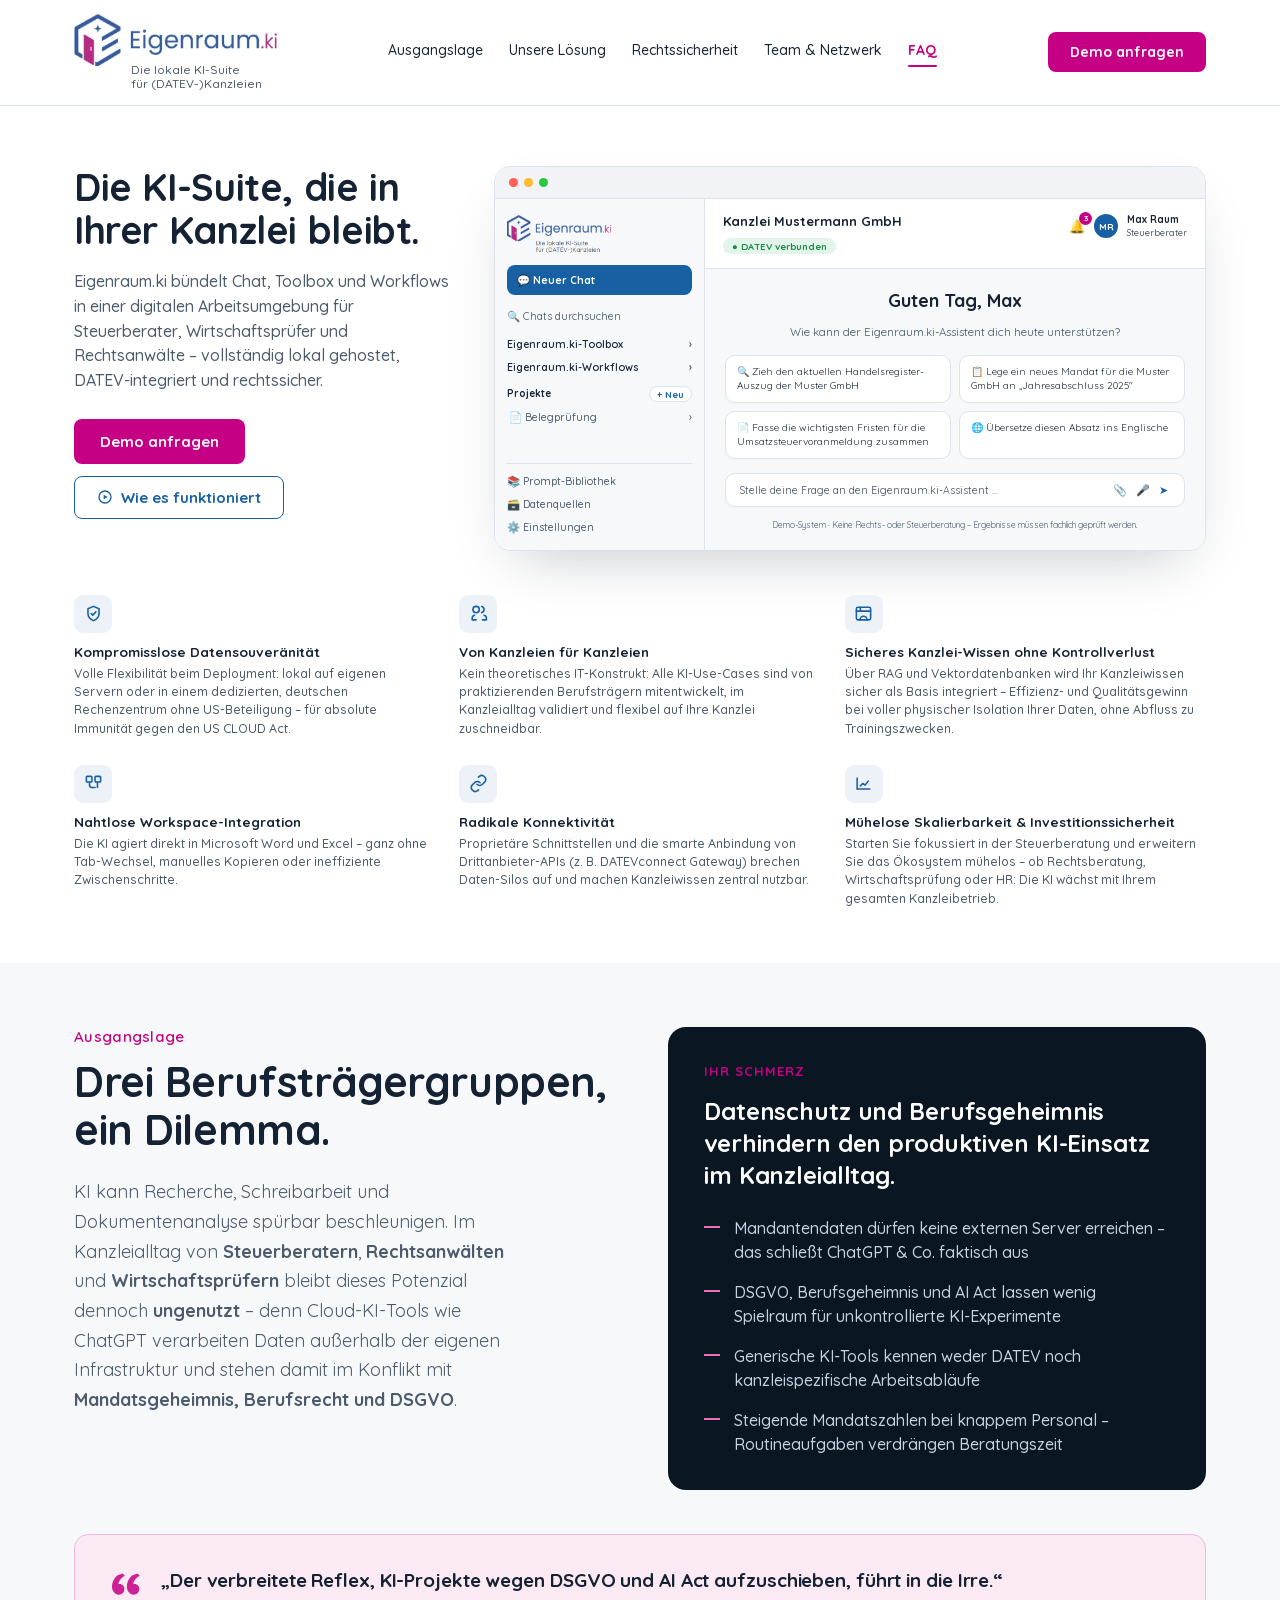
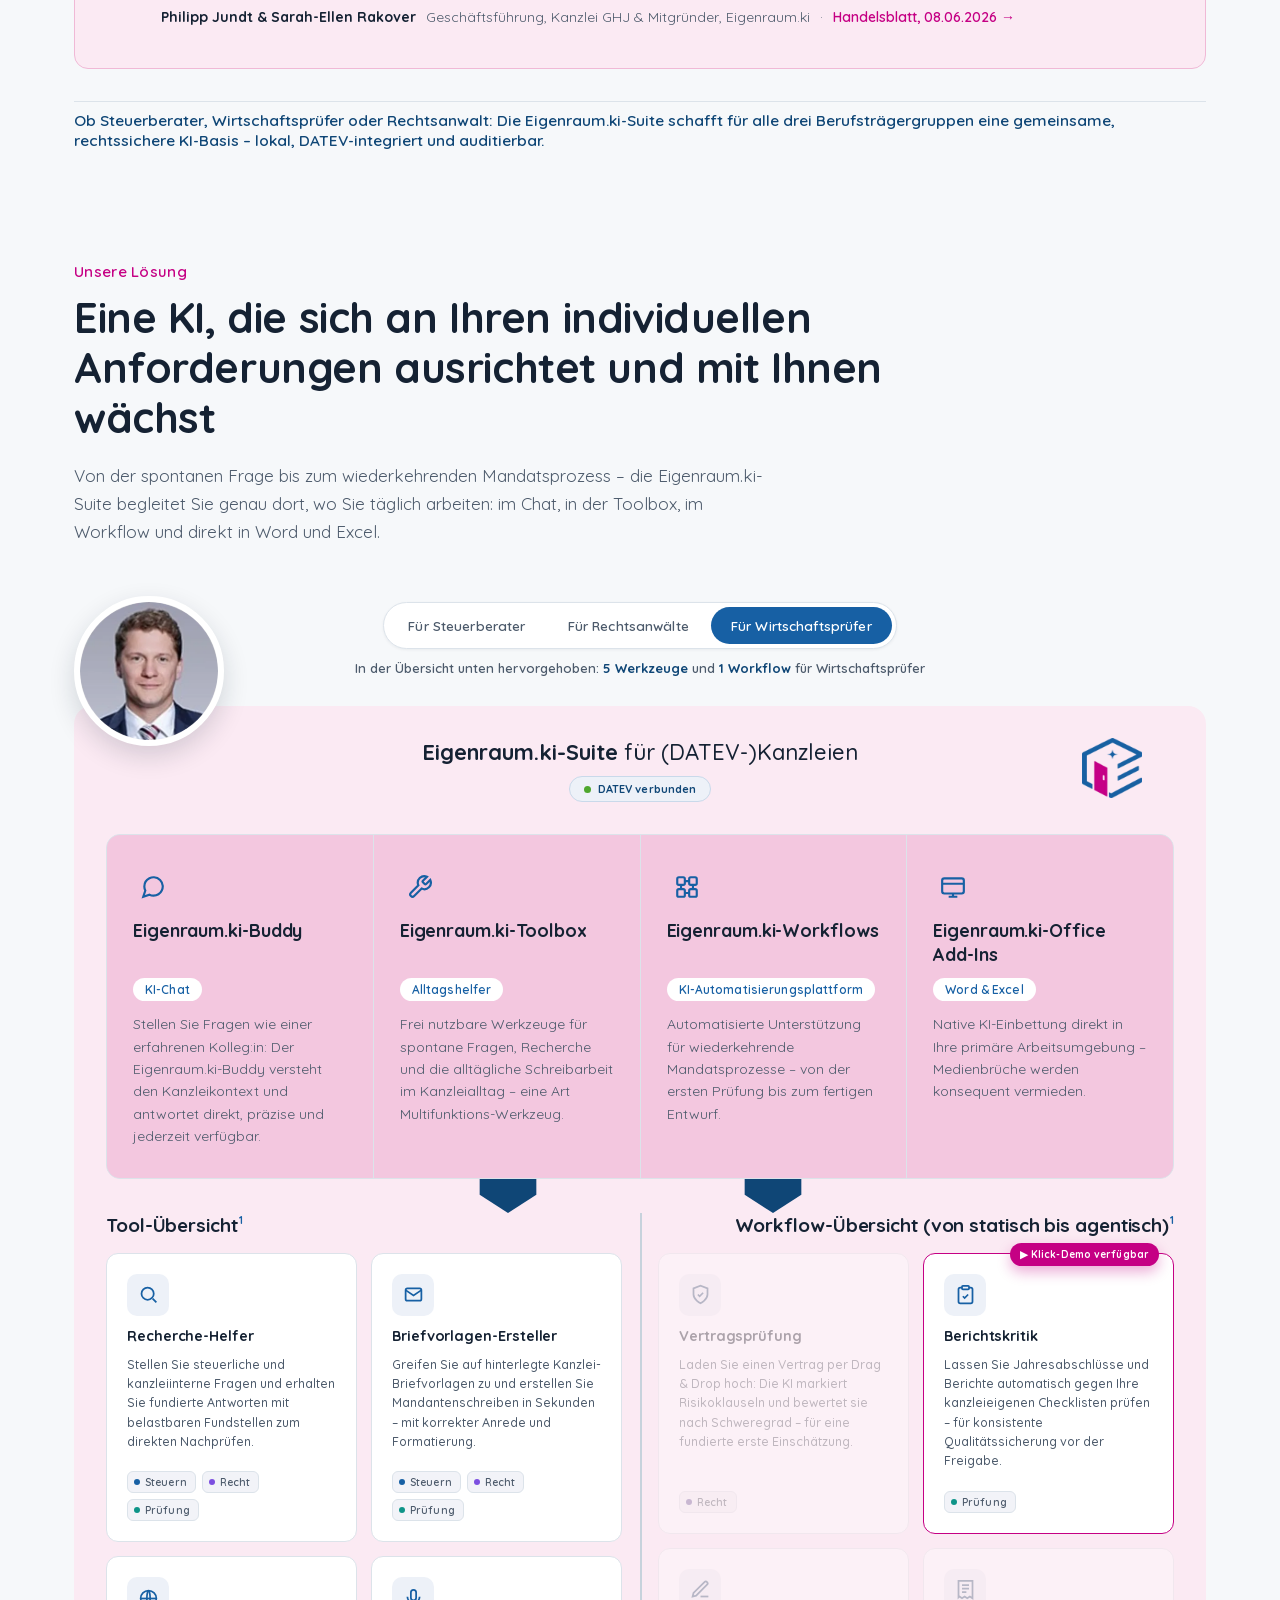
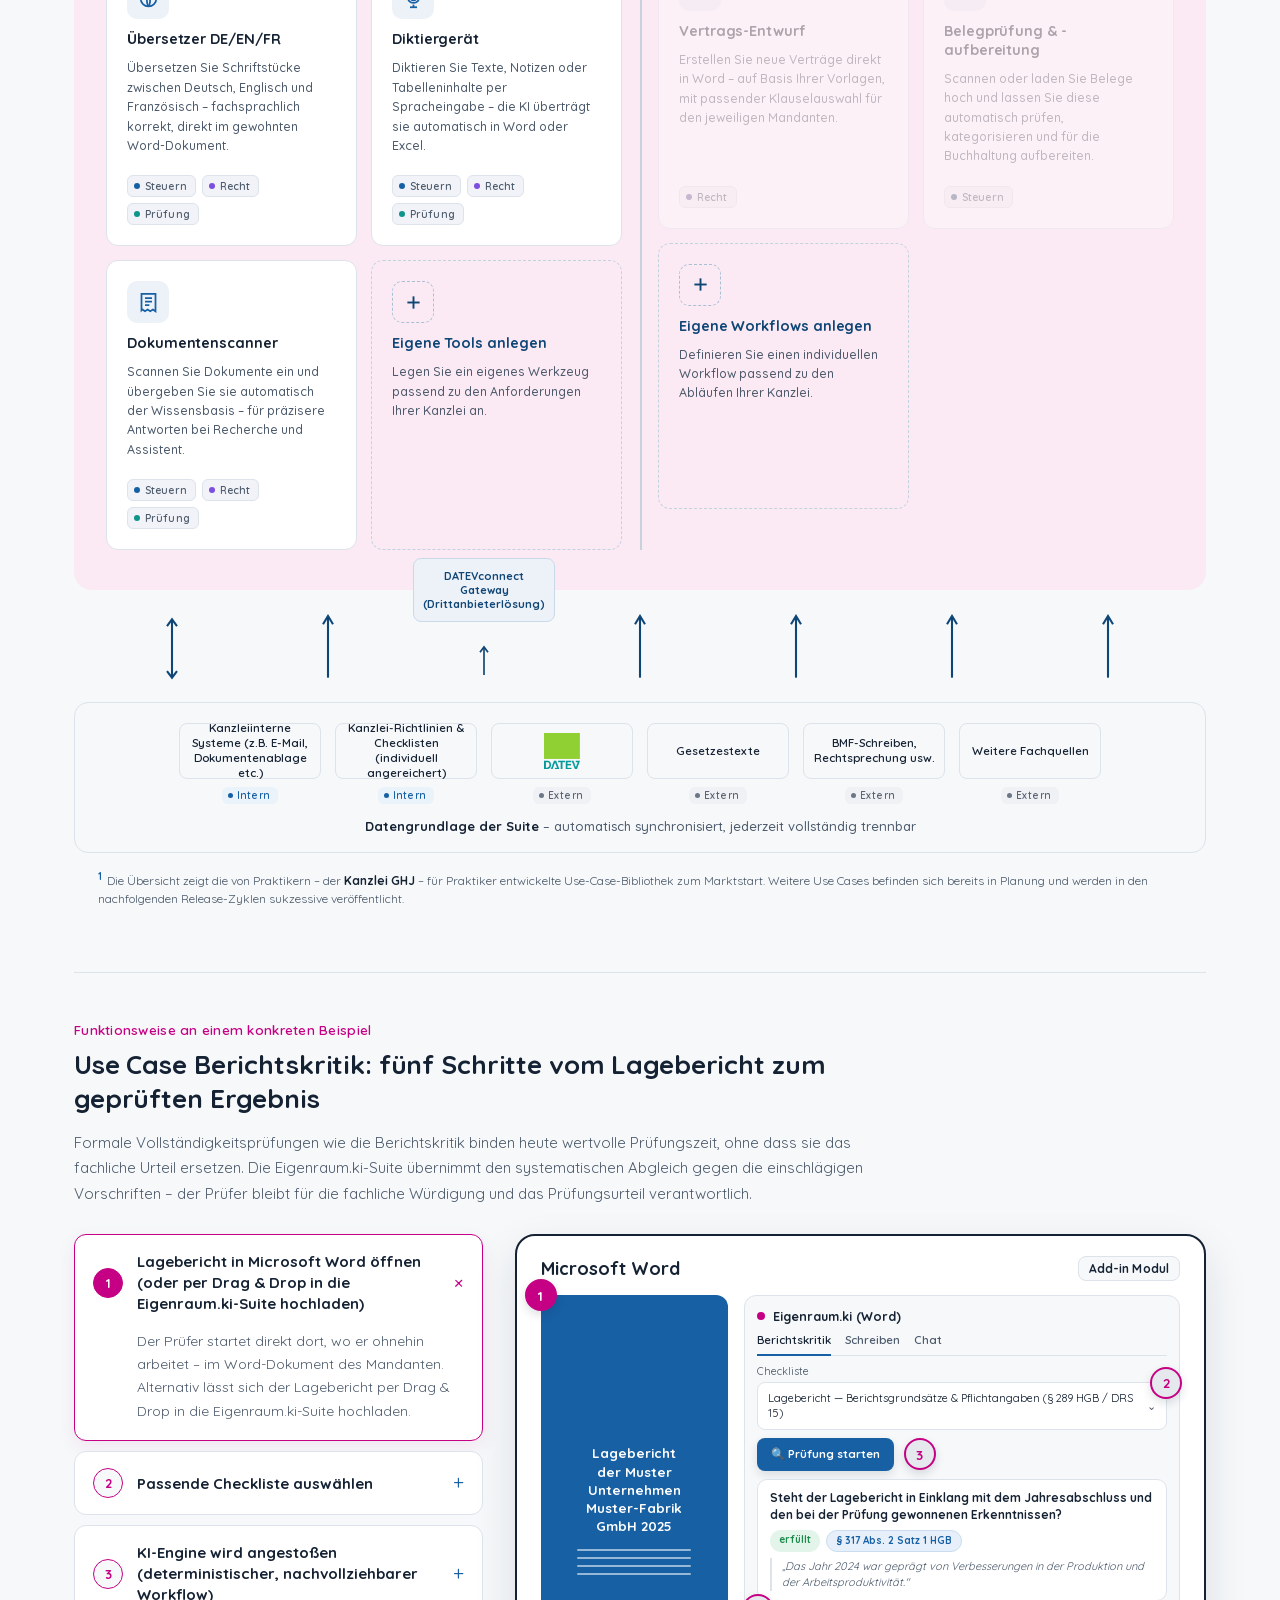
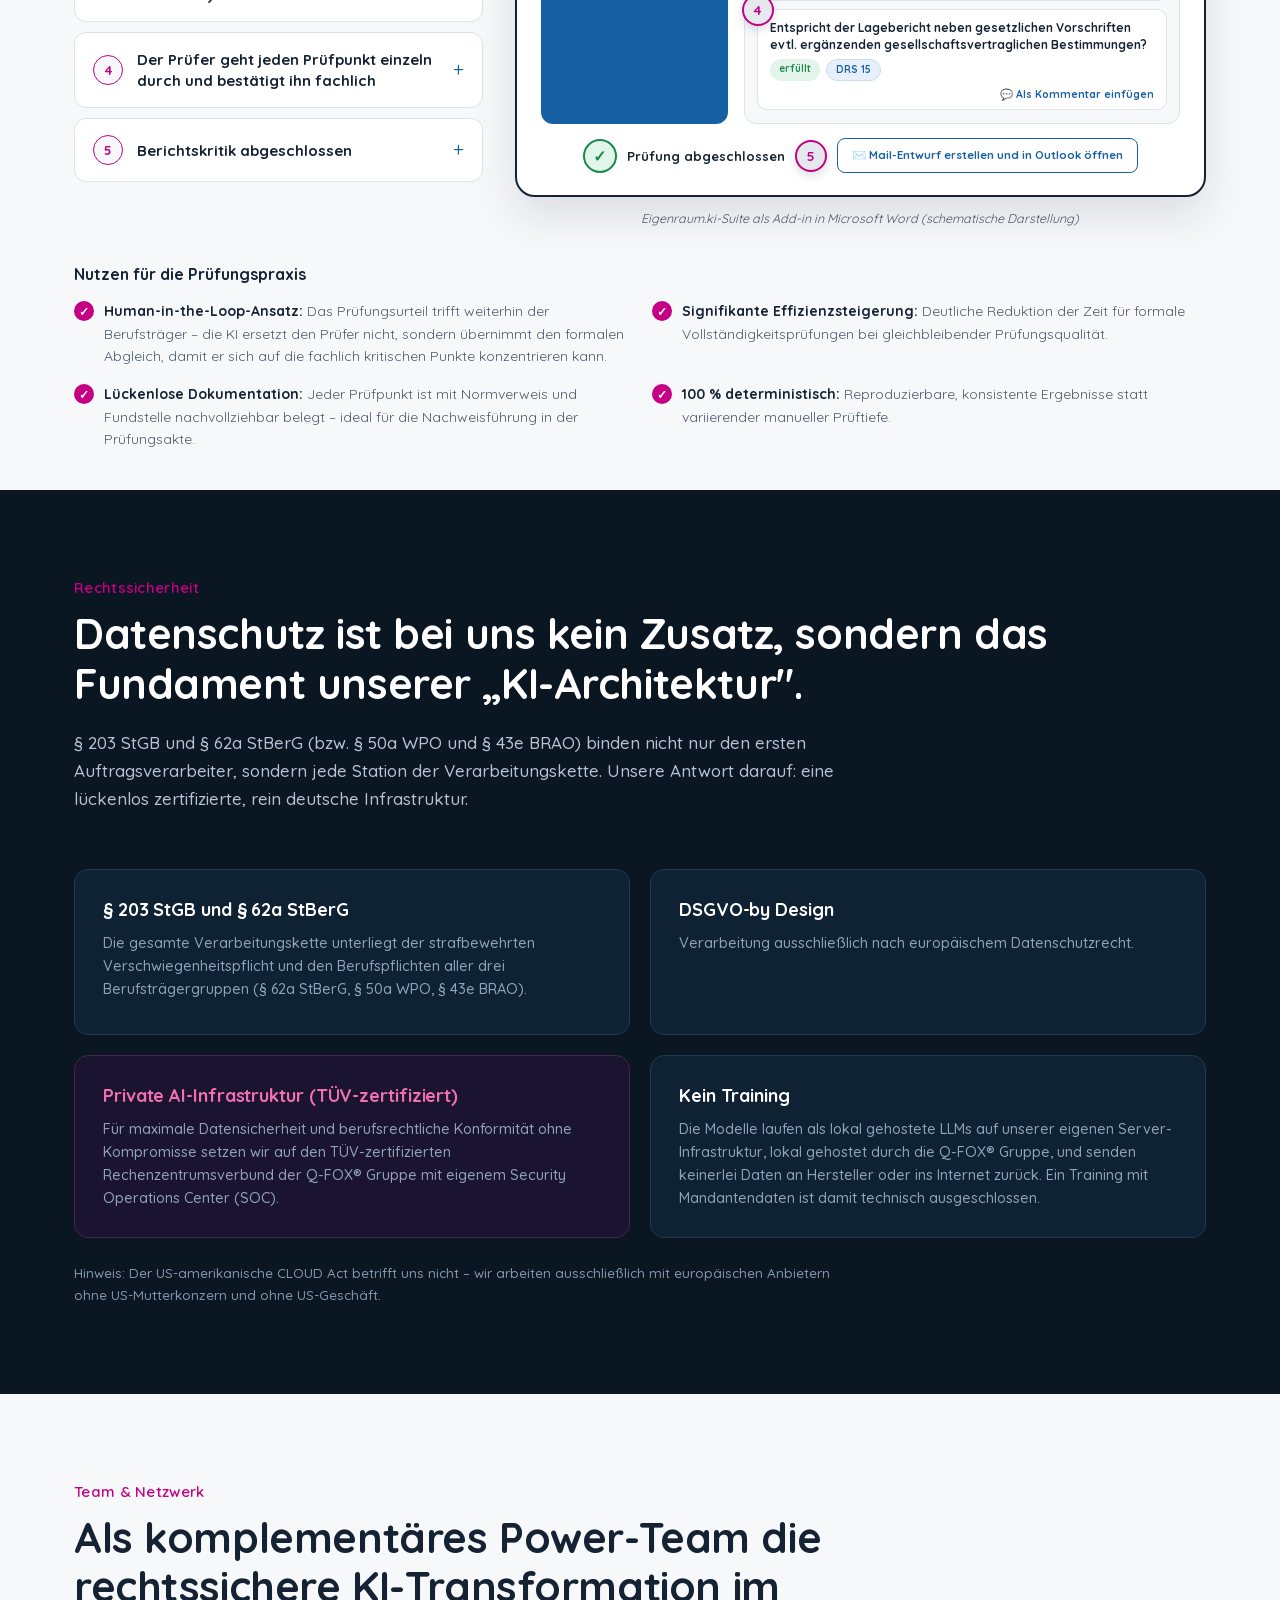
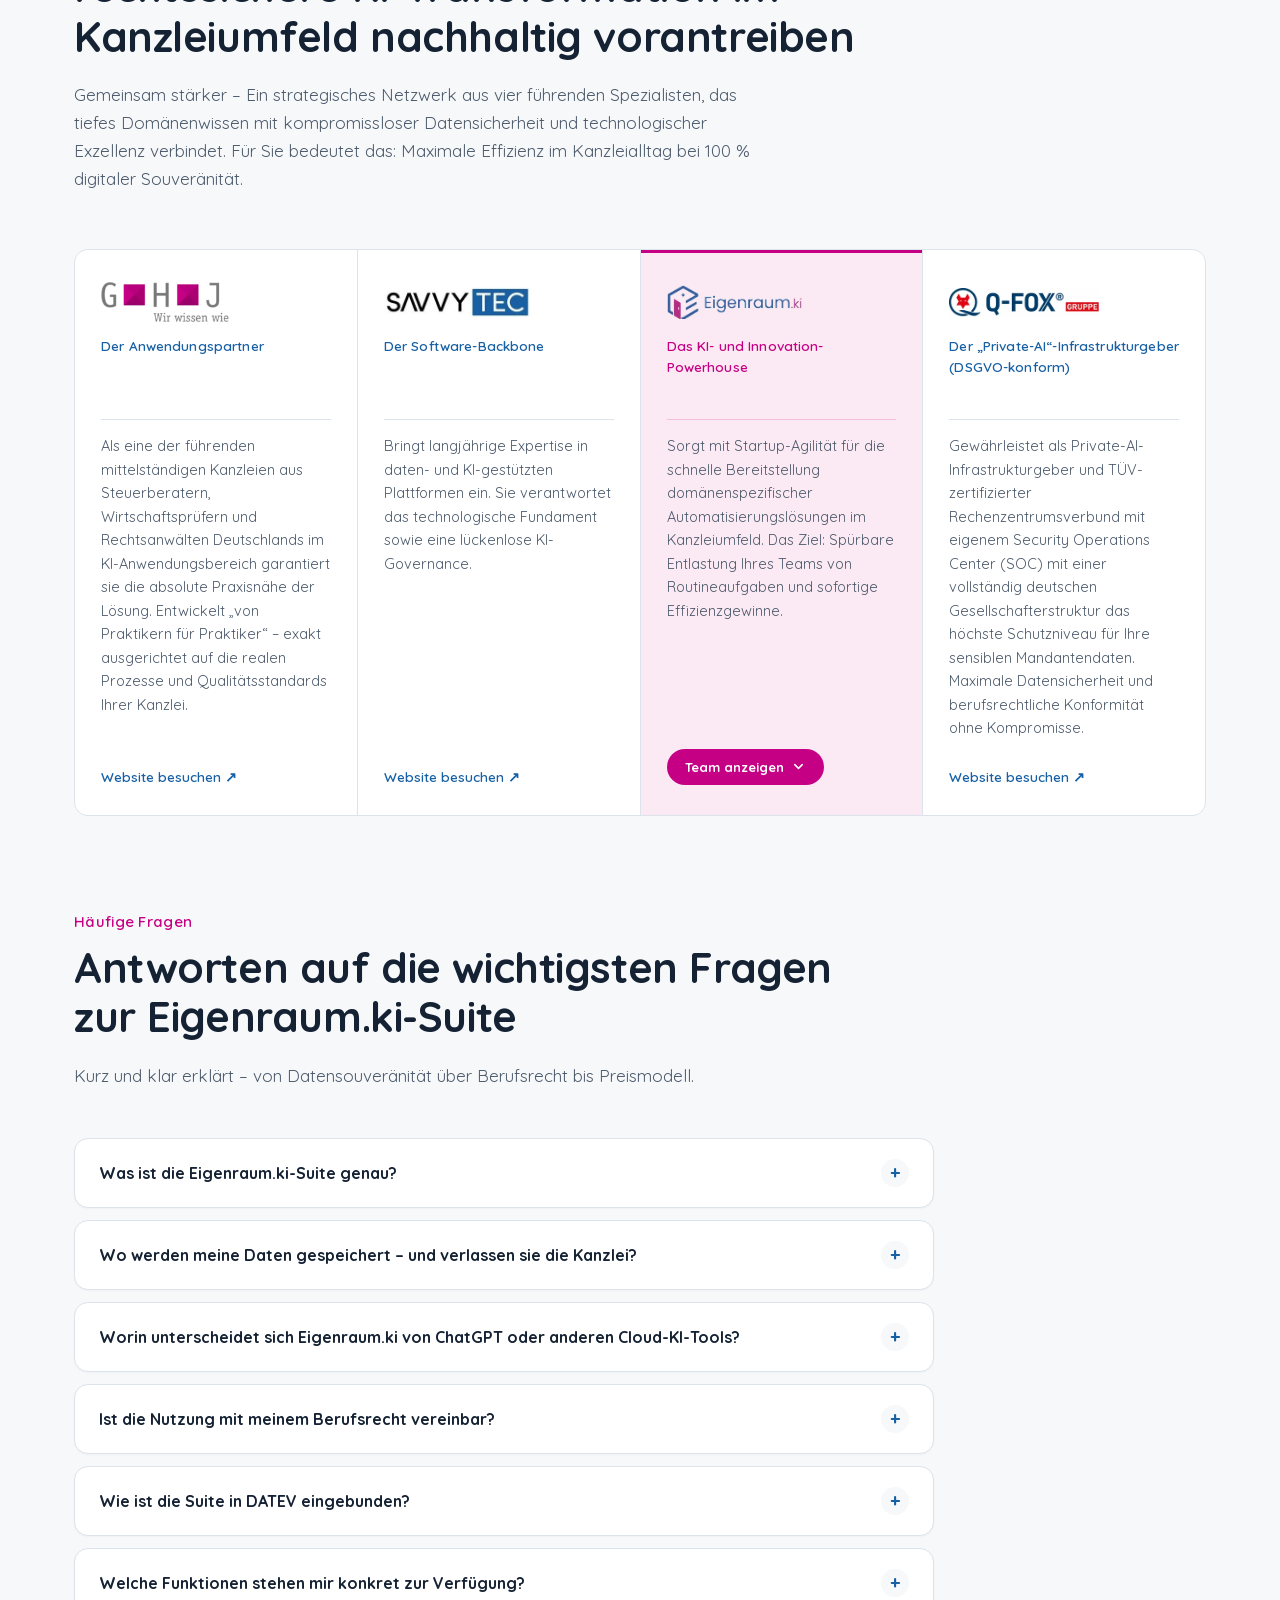
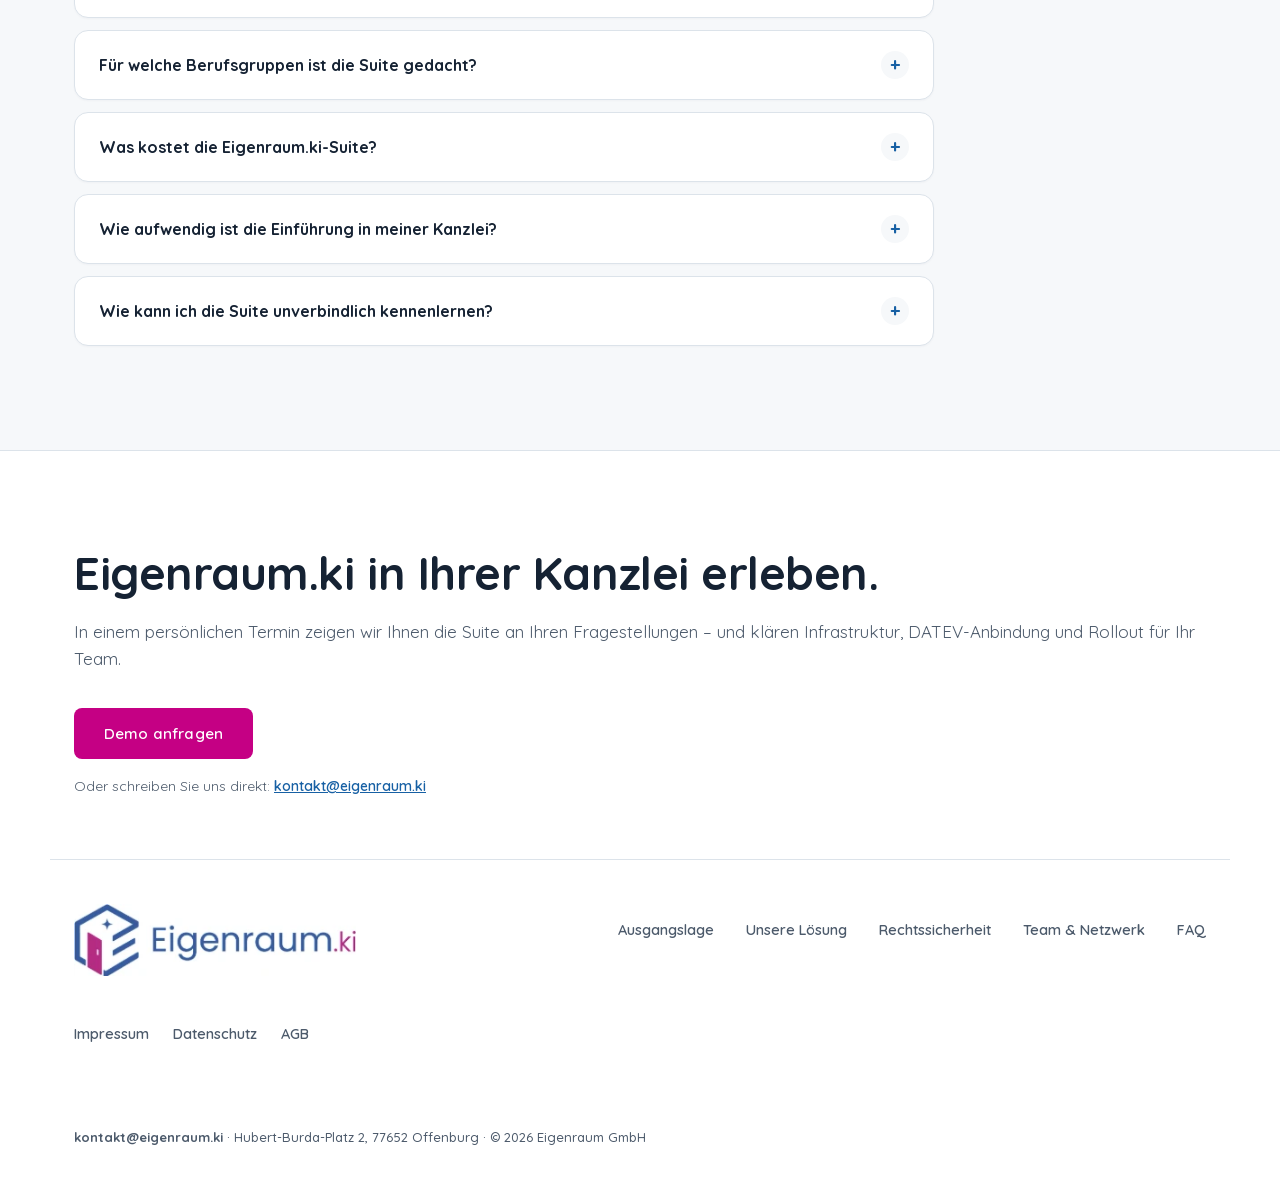
==== commit c4559521: "Berufsgruppen-Schalter gibt sichtbare Rückmeldung; Wasserzeichen-Überlappung behoben Ein Tippen auf " ====
--- a/index.html
+++ b/index.html
@@ -222,6 +222,7 @@
         <button type="button" class="role-switch__btn" aria-pressed="false" data-role="recht">Für Rechtsanwälte</button>
         <button type="button" class="role-switch__btn is-active" aria-pressed="true" data-role="pruefung">Für Wirtschaftsprüfer</button>
       </div>
+      <p class="role-hinweis" id="roleHinweis" aria-live="polite"></p>
     </div>
     </div>
 
--- a/assets/css/styles.css
+++ b/assets/css/styles.css
@@ -38,9 +38,12 @@
   #usecaseBerichtskritik{
     scroll-margin-top:calc(var(--header-h) + 18px);
   }
-  html{
-    scroll-behavior:smooth;
-  }
+  /* Bewusst KEIN globales scroll-behavior:smooth.
+     Die Seite ist rund 19 Bildschirmhöhen lang. Über eine solche Distanz
+     führen Browser die weiche Bewegung teils gar nicht erst aus – das
+     Sprungziel wird nie erreicht und jeder Link wirkt tot.
+     main.js entscheidet stattdessen nach Distanz: kurze Wege weich,
+     weite Wege sofort. Ohne JavaScript springt der Browser nativ. */
 
   *{box-sizing:border-box;}
 
@@ -1878,8 +1881,27 @@
 
   .role-switch-wrap{
     display:flex;
-    justify-content:center;
+    flex-direction:column;
+    align-items:center;
+    gap:10px;
     margin-bottom:28px;
+  }
+
+  /* Rückmeldung direkt am Schalter: Die gefilterten Karten liegen am Telefon
+     rund anderthalb Bildschirmhöhen tiefer – ohne diese Zeile wirkt ein
+     Umschalten wie ein Klick ins Leere. */
+  .role-hinweis{
+    margin:0;
+    font-family:var(--font);
+    font-weight:600;
+    font-size:13px;
+    line-height:1.45;
+    color:var(--slate);
+    text-align:center;
+    min-height:19px;
+  }
+  .role-hinweis strong{
+    color:var(--blue-deep);
   }
 
   .role-switch{
@@ -2045,6 +2067,11 @@
   @media (max-width: 900px){
     .suite-mega{padding:28px 20px 32px;}
     .suite-mega__watermark{width:26px; height:26px; top:14px; right:16px; opacity:0.7;}
+    /* Unter 760px lief der zweizeilige Titel unter das Wasserzeichen.
+       Es ist reine Zierde – das Logo steht ohnehin im Kopfbereich. */
+    @media (max-width: 760px){
+      .suite-mega__watermark{display:none;}
+    }
     .suite-arrows{display:none;}
     .suite-split{grid-template-columns:1fr; gap:40px;}
     .suite-split::before{display:none;}
@@ -3012,13 +3039,14 @@
     height:42px;
   }
 
-  .nav-toggle{
+  .js .nav-toggle{
     display:inline-flex;
     flex:none;
   }
 
-  /* Das Menü klappt als Panel direkt unter dem Header auf. */
-  .site-header__nav{
+  /* Das Menü klappt als Panel direkt unter dem Header auf – nur wenn
+     JavaScript läuft, sonst bliebe die Navigation unerreichbar. */
+  .js .site-header__nav{
     position:absolute;
     top:100%;
     left:0;
@@ -3038,9 +3066,11 @@
     opacity:0;
     visibility:hidden;
     transform:translateY(-10px);
-    transition:opacity 0.22s ease, transform 0.22s ease, visibility 0.22s;
-  }
-  .site-header__nav.is-open{
+    /* visibility bewusst nicht mitanimiert: hängt die Animation, bliebe das
+       Menü unsichtbar, obwohl es als geöffnet gilt. */
+    transition:opacity 0.22s ease, transform 0.22s ease;
+  }
+  .js .site-header__nav.is-open{
     opacity:1;
     visibility:visible;
     transform:none;
@@ -3065,8 +3095,21 @@
     color:var(--magenta);
   }
 
+  /* Ohne JavaScript: Navigation als normale Zeile unter dem Logo */
+  html:not(.js) .site-header__inner{
+    flex-wrap:wrap;
+  }
+  html:not(.js) .site-header__nav{
+    order:3;
+    width:100%;
+    flex-direction:row;
+    flex-wrap:wrap;
+    gap:8px 18px;
+    padding-top:10px;
+  }
+
   /* Desktop-CTA weicht dem CTA im Panel */
-  .site-header__actions{
+  .js .site-header__actions{
     display:none;
   }
   .site-header__cta--innav{
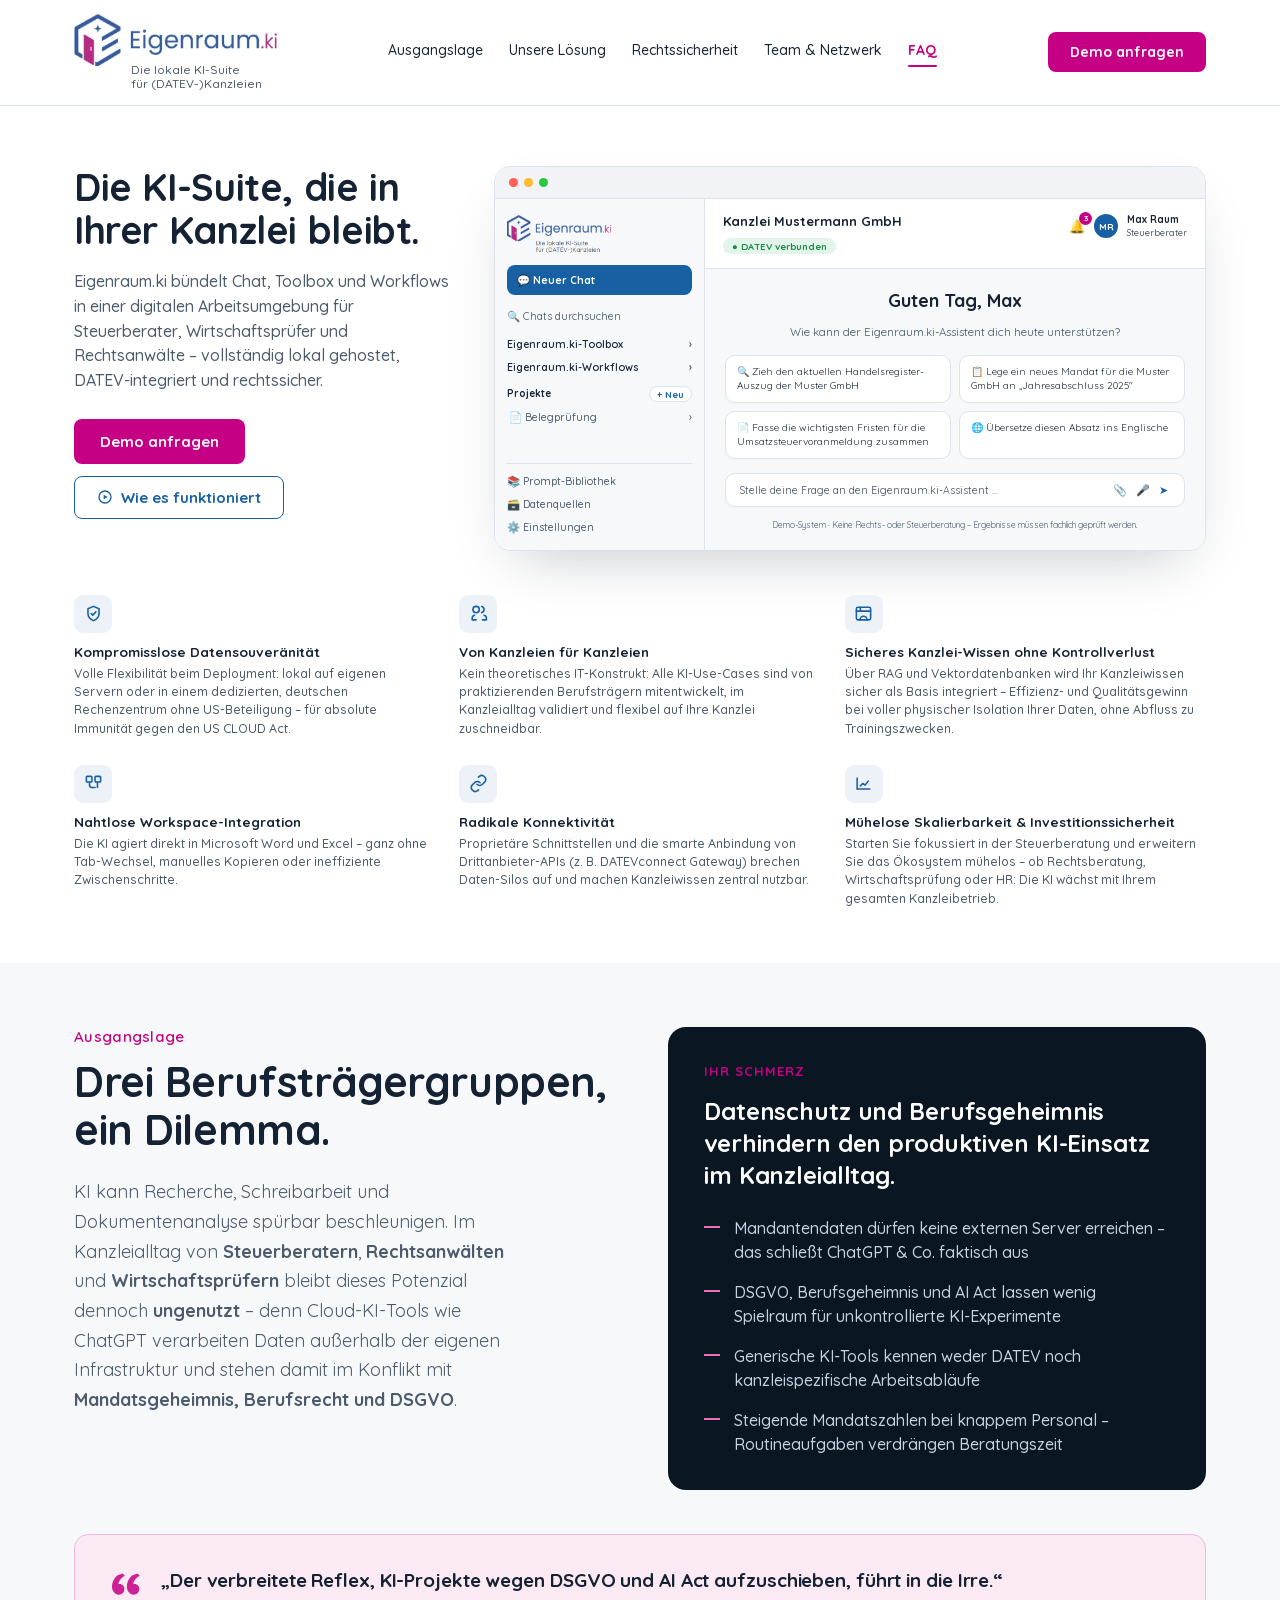
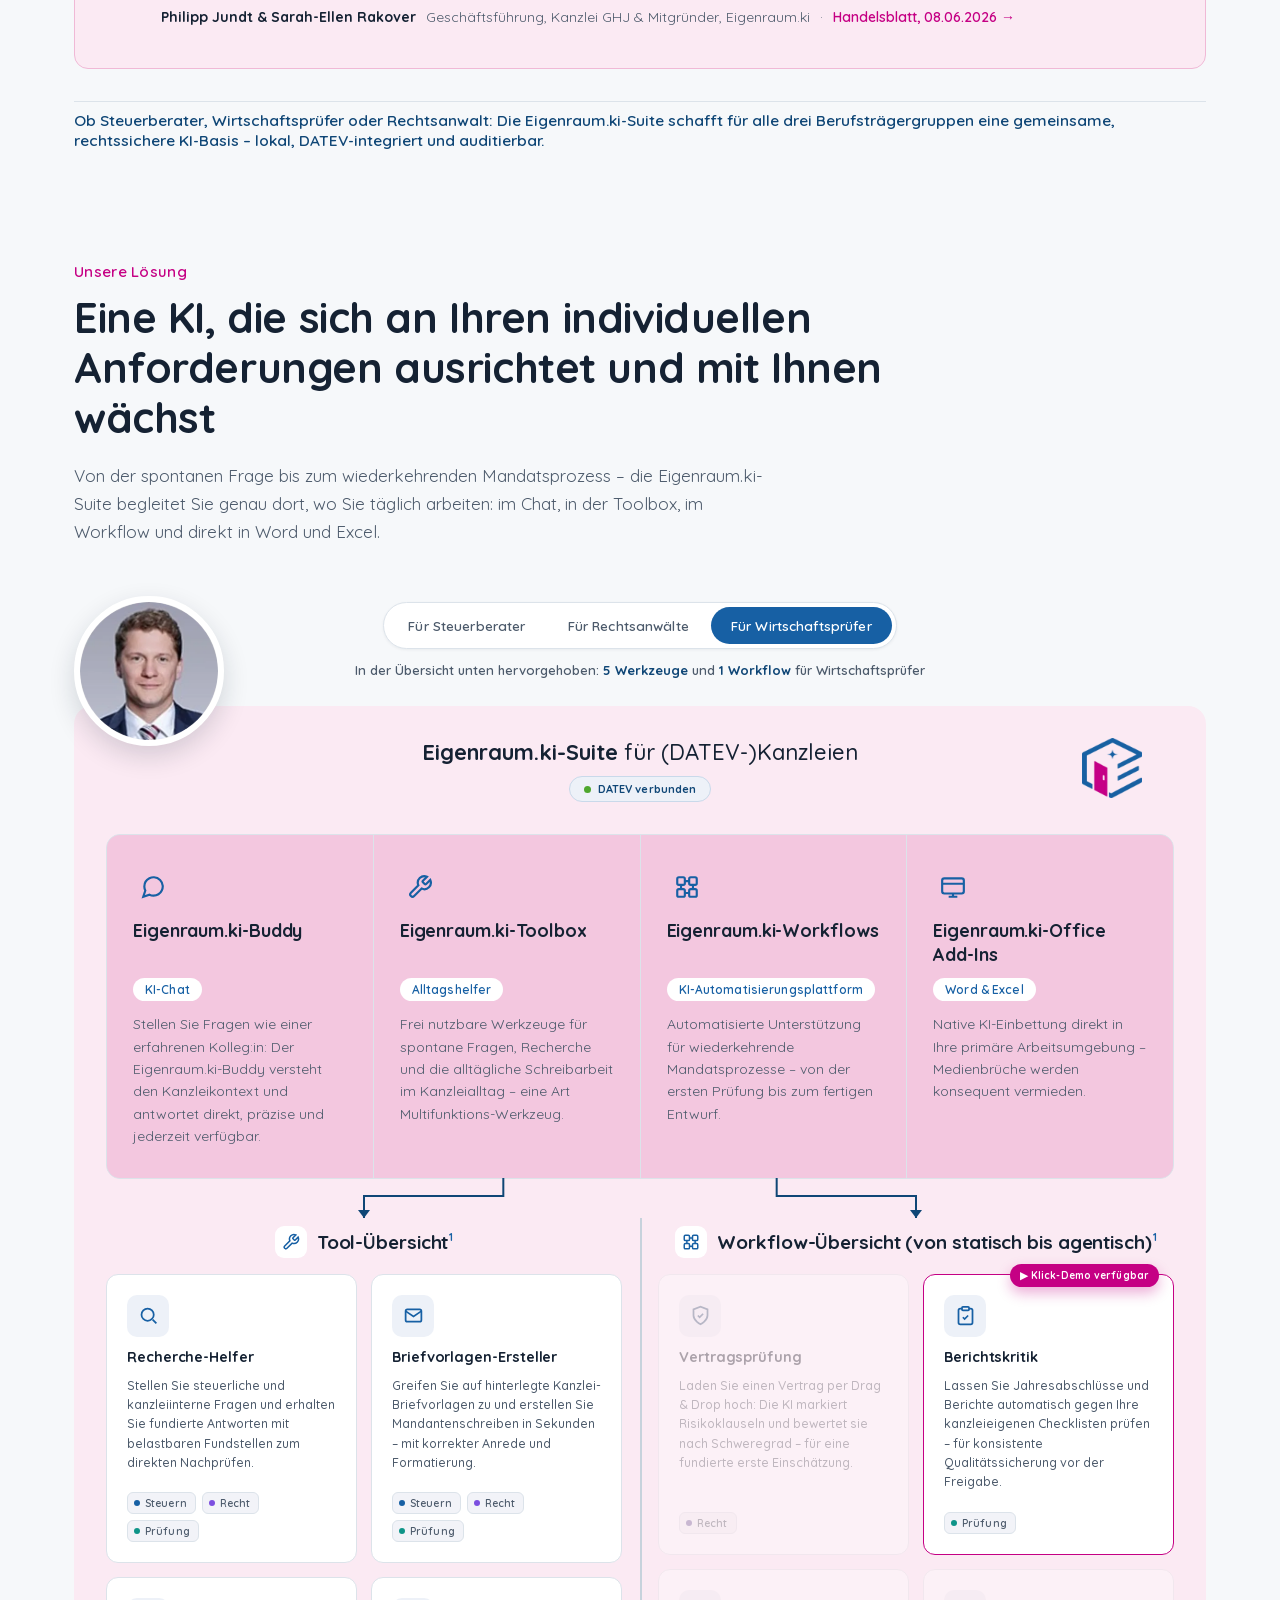
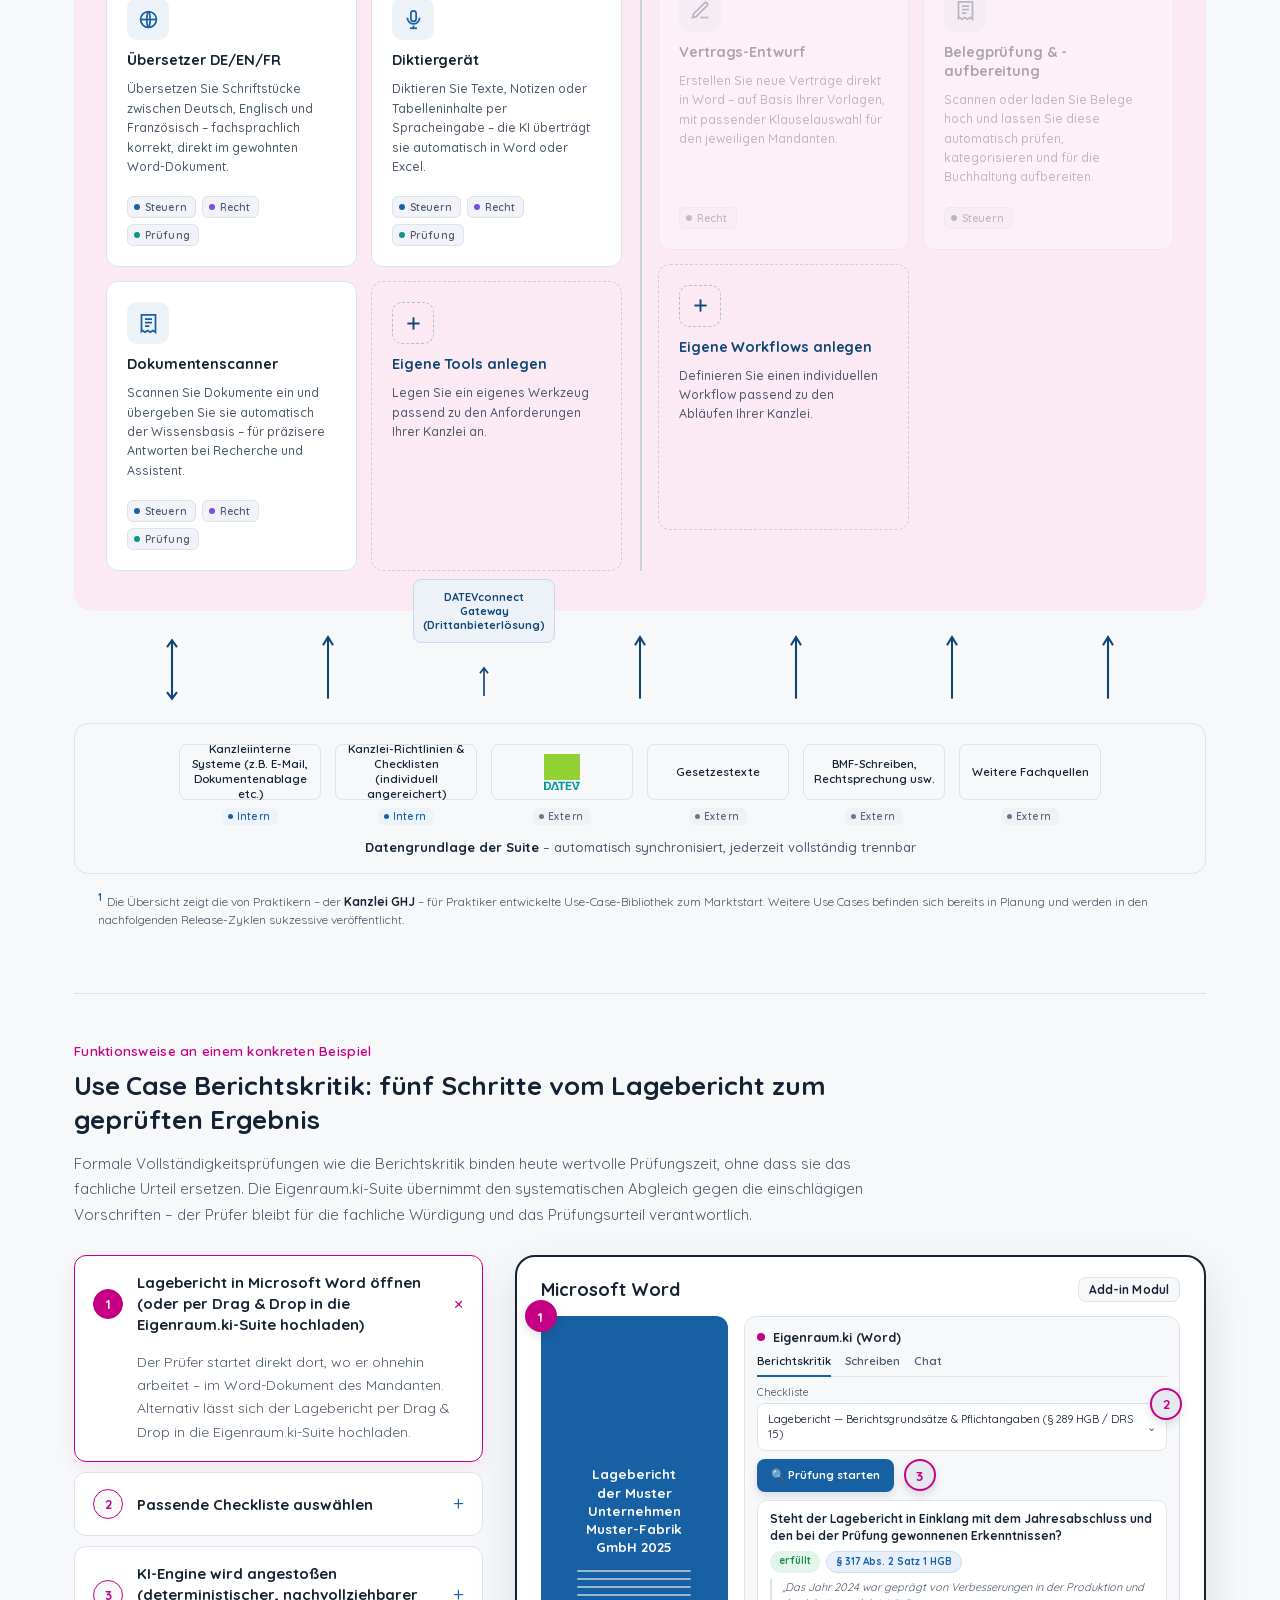
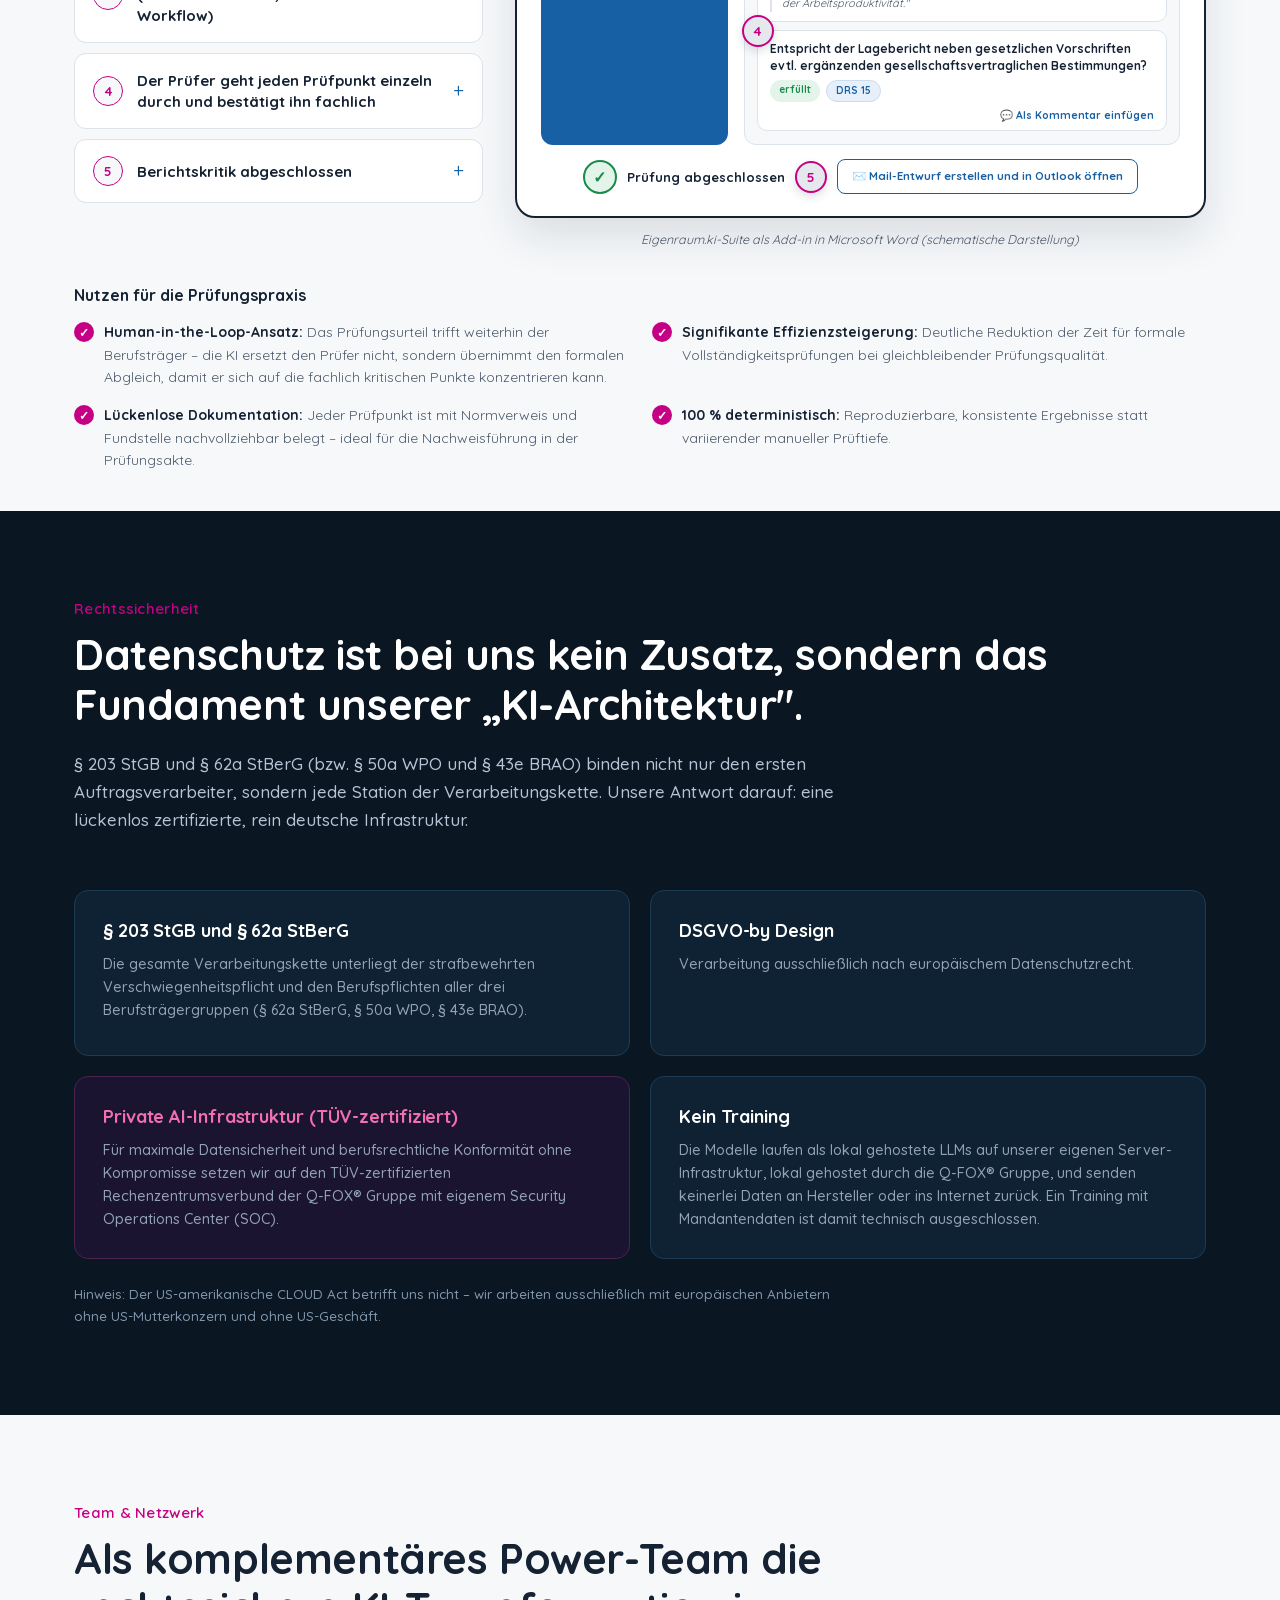
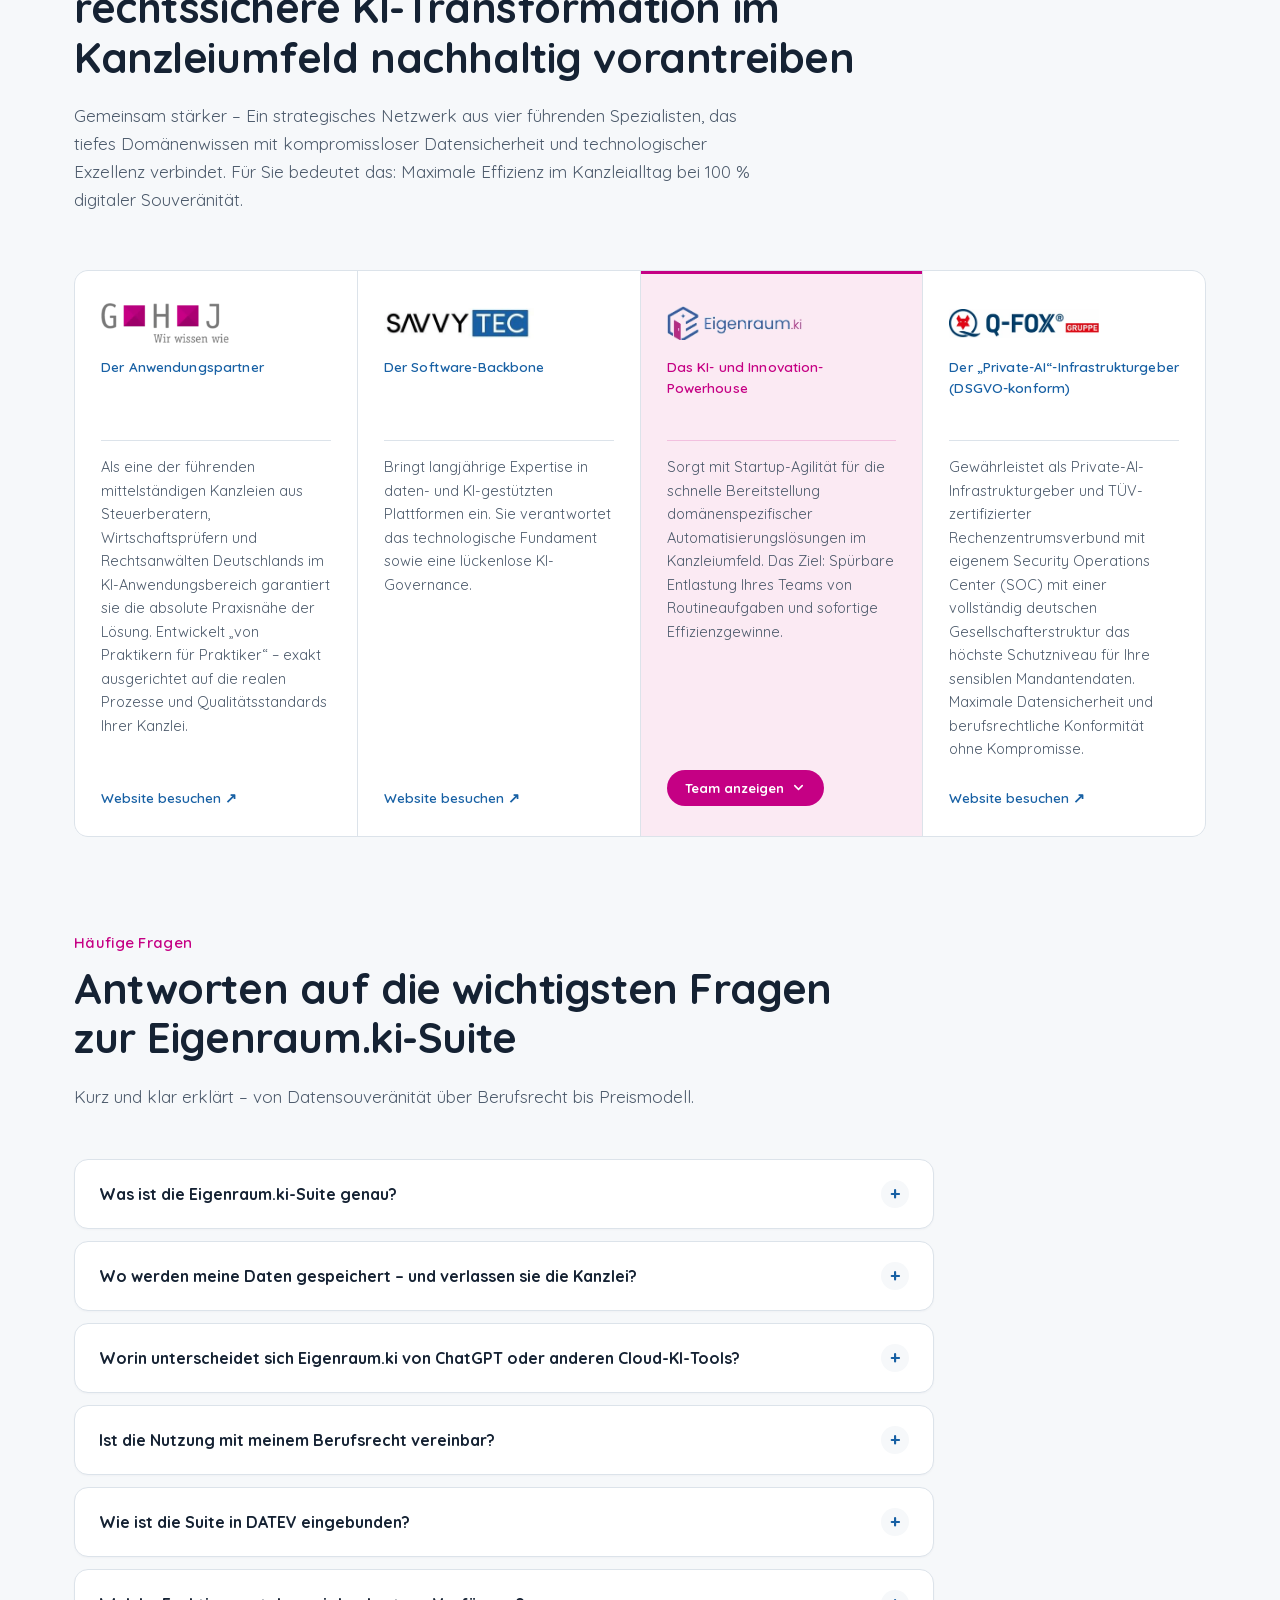
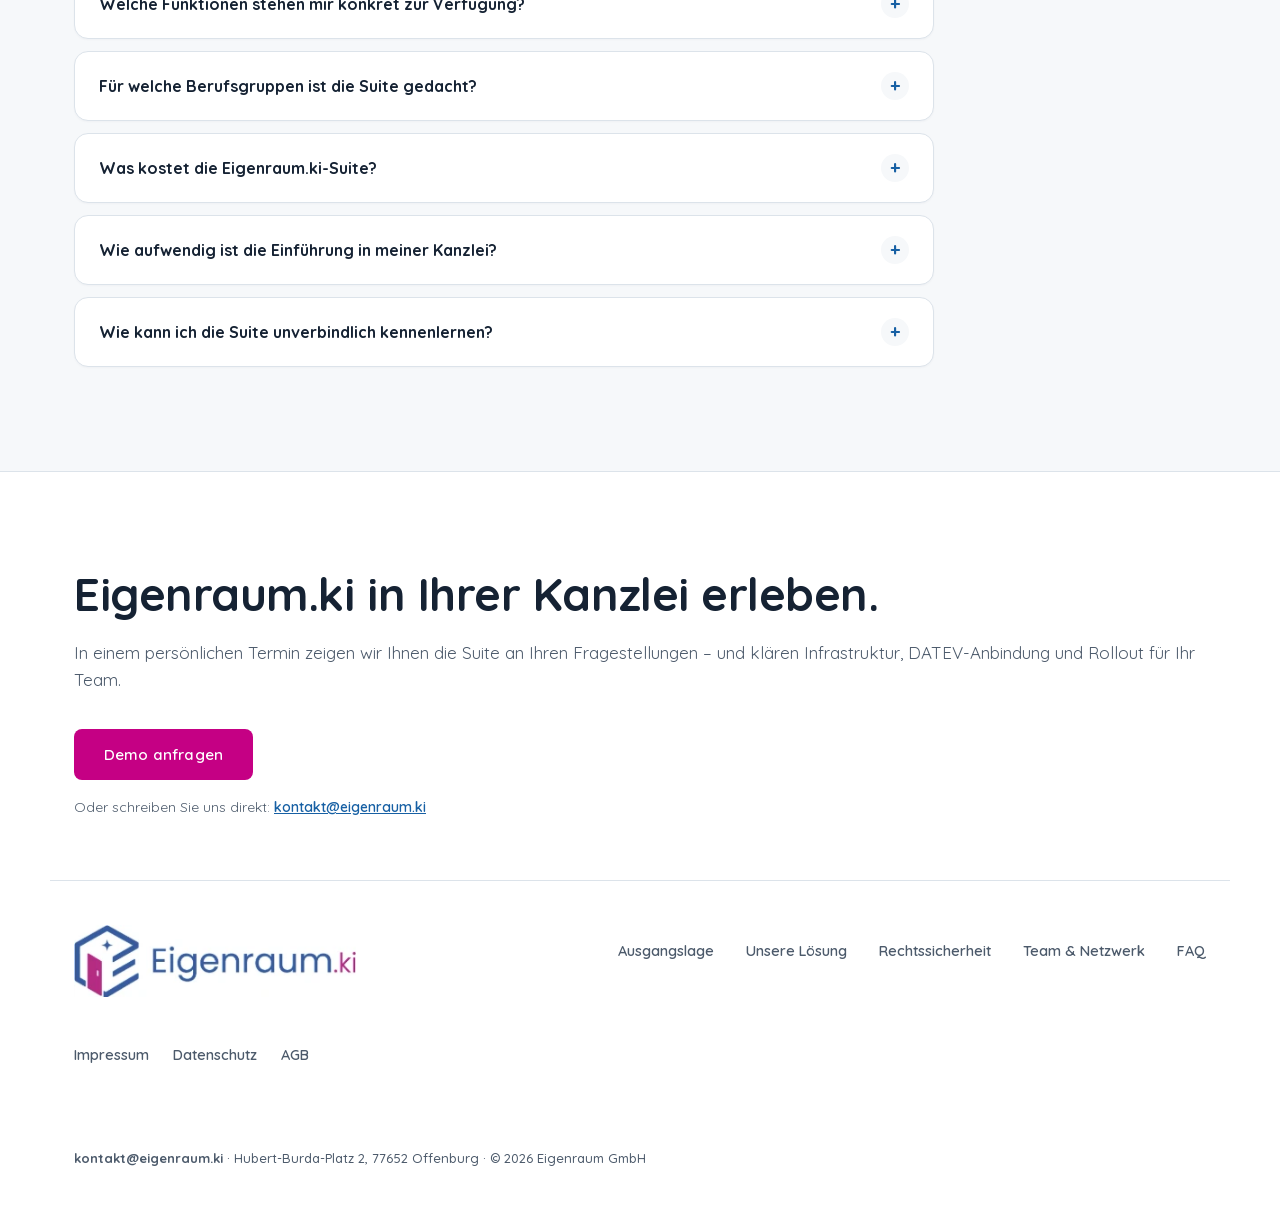
==== commit 598e2b85: "Vier Praxisbefunde behoben, Kopfbereich-Umbruch und Anrede vereinheitlicht - Rückmeldezeile des Beru" ====
--- a/index.html
+++ b/index.html
@@ -21,7 +21,7 @@
 <link rel="apple-touch-icon" href="assets/img/apple-touch-icon.png">
 
 <link rel="preload" as="font" type="font/woff2" href="assets/fonts/quicksand-latin.woff2" crossorigin>
-<link rel="stylesheet" href="assets/css/styles.css">
+<link rel="stylesheet" href="assets/css/styles.css?v=1.1.0">
 </head>
 <body>
 
@@ -222,9 +222,9 @@
         <button type="button" class="role-switch__btn" aria-pressed="false" data-role="recht">Für Rechtsanwälte</button>
         <button type="button" class="role-switch__btn is-active" aria-pressed="true" data-role="pruefung">Für Wirtschaftsprüfer</button>
       </div>
-      <p class="role-hinweis" id="roleHinweis" aria-live="polite"></p>
-    </div>
-    </div>
+    </div>
+    </div>
+    <p class="role-hinweis" id="roleHinweis" aria-live="polite"></p>
 
     <div class="suite-mega">
     <div class="suite-mega__header">
@@ -275,20 +275,22 @@
 
     </div>
 
-    <div class="suite-arrows">
-      <div class="suite-arrows__col"></div>
-      <div class="suite-arrows__col">
-        <div class="suite-arrow"><svg viewBox="0 0 100 60"><path d="M0,0 H100 V28 L50,60 L0,28 Z" fill="var(--blue-deep)"/></svg></div>
-      </div>
-      <div class="suite-arrows__col">
-        <div class="suite-arrow"><svg viewBox="0 0 100 60"><path d="M0,0 H100 V28 L50,60 L0,28 Z" fill="var(--blue-deep)"/></svg></div>
-      </div>
-      <div class="suite-arrows__col"></div>
+    <!-- Verbindungslinien: von der Toolbox-Säule zur Tool-Übersicht,
+         von der Workflows-Säule zur Workflow-Übersicht. Die Säulen stehen in
+         vier Spalten (Mitten bei 37,5 % und 62,5 %), die Listen darunter in
+         zwei (Mitten bei 25 % und 75 %) – daher der Knick. -->
+    <div class="suite-connect" aria-hidden="true">
+      <div class="suite-connect__col">
+        <svg viewBox="0 0 100 40" preserveAspectRatio="none"><path d="M77 0 V18 H50 V40" vector-effect="non-scaling-stroke"/></svg>
+      </div>
+      <div class="suite-connect__col">
+        <svg viewBox="0 0 100 40" preserveAspectRatio="none"><path d="M23 0 V18 H50 V40" vector-effect="non-scaling-stroke"/></svg>
+      </div>
     </div>
 
     <div class="suite-split">
       <div class="suite-split__col">
-        <h3 class="suite-split__title">Tool-Übersicht<sup>1</sup></h3>
+        <h3 class="suite-split__title"><span class="suite-split__icon"><svg viewBox="0 0 24 24" fill="none" stroke="currentColor" stroke-width="2"><path d="M14.7 6.3a1 1 0 0 0 0 1.4l1.6 1.6a1 1 0 0 0 1.4 0l3.77-3.77a6 6 0 0 1-7.94 7.94l-6.91 6.91a2.12 2.12 0 0 1-3-3l6.91-6.91a6 6 0 0 1 7.94-7.94l-3.76 3.76z"/></svg></span><span>Tool-Übersicht<sup>1</sup></span></h3>
         <div class="suite-split__grid">
           <div class="usecase-card" data-roles="steuern recht pruefung">
             <div class="usecase-card__icon">
@@ -341,7 +343,7 @@
       </div>
 
       <div class="suite-split__col">
-        <h3 class="suite-split__title suite-split__title--right">Workflow-Übersicht (von statisch bis agentisch)<sup>1</sup></h3>
+        <h3 class="suite-split__title suite-split__title--right"><span class="suite-split__icon"><svg viewBox="0 0 24 24" fill="none" stroke="currentColor" stroke-width="2"><rect x="3" y="3" width="7" height="7" rx="1.5"/><rect x="14" y="3" width="7" height="7" rx="1.5"/><rect x="14" y="14" width="7" height="7" rx="1.5"/><rect x="3" y="14" width="7" height="7" rx="1.5"/><path d="M10 6.5h4M17.5 10v4M14 17.5h-4M6.5 14v-4"/></svg></span><span>Workflow-Übersicht (von statisch bis agentisch)<sup>1</sup></span></h3>
         <div class="suite-split__grid">
           <div class="usecase-card" data-roles="recht">
             <div class="usecase-card__icon">
@@ -750,7 +752,7 @@
       </button>
       <div class="faq__answer" id="faq-a2" role="region" aria-labelledby="faq-q2">
         <div class="faq__answer-inner">
-          <p>Deine Daten bleiben in Deutschland und laufen zu keinem Zeitpunkt über US-Server. Du entscheidest, ob die Suite lokal bei dir oder in einem dedizierten, DSGVO-konformen deutschen Rechenzentrum gehostet wird – ganz ohne Zugriffsmöglichkeit durch den US CLOUD Act.</p>
+          <p>Ihre Daten bleiben in Deutschland und laufen zu keinem Zeitpunkt über US-Server. Sie entscheiden, ob die Suite lokal bei Ihnen oder in einem dedizierten, DSGVO-konformen deutschen Rechenzentrum gehostet wird – ganz ohne Zugriffsmöglichkeit durch den US CLOUD Act.</p>
         </div>
       </div>
     </div>
@@ -762,7 +764,7 @@
       </button>
       <div class="faq__answer" id="faq-a3" role="region" aria-labelledby="faq-q3">
         <div class="faq__answer-inner">
-          <p>Cloud-KI-Tools verarbeiten deine Mandantendaten außerhalb deiner eigenen Infrastruktur – das steht im Konflikt mit Mandatsgeheimnis, Berufsrecht und DSGVO. Eigenraum.ki läuft komplett in deinem Kontrollbereich, nutzt Open-Source-Sprachmodelle ohne externe API-Aufrufe und erfüllt damit die berufsrechtlichen Vorgaben (u.&nbsp;a. §&nbsp;203 StGB, §&nbsp;57 StBerG, §&nbsp;63a StBerG).</p>
+          <p>Cloud-KI-Tools verarbeiten Ihre Mandantendaten außerhalb Ihrer eigenen Infrastruktur – das steht im Konflikt mit Mandatsgeheimnis, Berufsrecht und DSGVO. Eigenraum.ki läuft komplett in Ihrem Kontrollbereich, nutzt Open-Source-Sprachmodelle ohne externe API-Aufrufe und erfüllt damit die berufsrechtlichen Vorgaben (u.&nbsp;a. §&nbsp;203 StGB, §&nbsp;57 StBerG, §&nbsp;63a StBerG).</p>
         </div>
       </div>
     </div>
@@ -786,7 +788,7 @@
       </button>
       <div class="faq__answer" id="faq-a5" role="region" aria-labelledby="faq-q5">
         <div class="faq__answer-inner">
-          <p>Die Eigenraum.ki-Suite ist nativ an DATEV angebunden, sodass du direkt mit deinen bestehenden Mandats- und Dokumentendaten arbeiten kannst, ohne Medienbrüche oder manuellen Export.</p>
+          <p>Die Eigenraum.ki-Suite ist nativ an DATEV angebunden, sodass Sie direkt mit Ihren bestehenden Mandats- und Dokumentendaten arbeiten können, ohne Medienbrüche oder manuellen Export.</p>
         </div>
       </div>
     </div>
@@ -834,7 +836,7 @@
       </button>
       <div class="faq__answer" id="faq-a9" role="region" aria-labelledby="faq-q9">
         <div class="faq__answer-inner">
-          <p>Die Suite lässt sich flexibel deployen – lokal auf euren eigenen Servern oder in einem dedizierten Rechenzentrum. Ein Erstgespräch klärt Infrastruktur, DATEV-Anbindung und den passenden Rollout-Zeitplan für dein Team.</p>
+          <p>Die Suite lässt sich flexibel deployen – lokal auf Ihren eigenen Servern oder in einem dedizierten Rechenzentrum. Ein Erstgespräch klärt Infrastruktur, DATEV-Anbindung und den passenden Rollout-Zeitplan für Ihr Team.</p>
         </div>
       </div>
     </div>
@@ -892,6 +894,6 @@
   <svg viewBox="0 0 24 24" fill="none" stroke="currentColor" stroke-width="2.4" stroke-linecap="round" stroke-linejoin="round" aria-hidden="true"><path d="M12 19V5"/><path d="M5 12l7-7 7 7"/></svg>
 </button>
 
-<script src="assets/js/main.js" defer></script>
+<script src="assets/js/main.js?v=1.1.0" defer></script>
 </body>
 </html>
--- a/assets/css/styles.css
+++ b/assets/css/styles.css
@@ -845,12 +845,8 @@
     position:relative;
     transition:transform 0.25s ease, box-shadow 0.25s ease, background 0.25s ease;
   }
-  .pillar:hover{
-    transform:translateY(-5px);
-    box-shadow:0 14px 28px rgba(21,34,51,0.14);
-    background:#F0B9D6;
-    z-index:1;
-  }
+  /* Kein Hover-Effekt: Die Säulen sind Beschreibungen, keine Schaltflächen.
+     Ein Anheben verspräche einen Klick, dem nichts folgt. */
 
   .pillar__icon{
     width:40px;
@@ -860,9 +856,6 @@
     justify-content:center;
     color:var(--blue);
     transition:transform 0.25s ease;
-  }
-  .pillar:hover .pillar__icon{
-    transform:scale(1.12);
   }
   .pillar__icon svg{
     width:26px;
@@ -1709,7 +1702,9 @@
     transition:opacity 0.2s ease, filter 0.2s ease, transform 0.25s ease, box-shadow 0.25s ease, border-color 0.25s ease;
   }
 
-  .usecase-card:not(.is-muted):hover{
+  /* Angehoben wird nur die Karte, die tatsächlich etwas tut (Klick-Demo).
+     Die übrigen sind Beschreibungen und sollen keinen Klick versprechen. */
+  .usecase-card--demo:not(.is-muted):hover{
     transform:translateY(-5px);
     box-shadow:0 14px 28px rgba(21,34,51,0.12);
     border-color:var(--blue);
@@ -1732,7 +1727,7 @@
     color:var(--blue);
     transition:transform 0.25s ease, background 0.25s ease;
   }
-  .usecase-card:not(.is-muted):hover .usecase-card__icon{
+  .usecase-card--demo:not(.is-muted):hover .usecase-card__icon{
     transform:scale(1.1);
     background:#DCE6F5;
   }
@@ -1881,17 +1876,18 @@
 
   .role-switch-wrap{
     display:flex;
-    flex-direction:column;
-    align-items:center;
-    gap:10px;
-    margin-bottom:28px;
-  }
-
-  /* Rückmeldung direkt am Schalter: Die gefilterten Karten liegen am Telefon
+    justify-content:center;
+    margin-bottom:12px;
+  }
+
+  /* Rückmeldung unter dem Schalter: Die gefilterten Karten liegen am Telefon
      rund anderthalb Bildschirmhöhen tiefer – ohne diese Zeile wirkt ein
-     Umschalten wie ein Klick ins Leere. */
+     Umschalten wie ein Klick ins Leere.
+     Bewusst NICHT in der klebenden Leiste: Beim Scrollen schwebt die Leiste
+     über dem Inhalt, und ein Text ohne Hintergrund läge dann mitten auf dem
+     „DATEV verbunden"-Etikett. Die weiße Pille darf schweben, der Text nicht. */
   .role-hinweis{
-    margin:0;
+    margin:0 0 26px;
     font-family:var(--font);
     font-weight:600;
     font-size:13px;
@@ -2015,19 +2011,38 @@
     margin-bottom:0;
   }
 
-  .suite-arrows{
+  /* Verbindungslinien Säule -> Liste. Gleiches Raster wie .suite-split, damit
+     die Linien genau über den Listentiteln enden. */
+  .suite-connect{
     display:grid;
-    grid-template-columns:repeat(4, 1fr);
-    padding:0 4px;
-  }
-  .suite-arrows__col{
-    display:flex;
-    justify-content:center;
-  }
-  .suite-arrow svg{
-    width:64px;
-    height:34px;
+    grid-template-columns:1fr 1fr;
+    gap:36px;
+    height:40px;
+    margin-top:-1px;
+  }
+  .suite-connect__col{
+    position:relative;
+  }
+  .suite-connect__col svg{
+    position:absolute;
+    inset:0;
+    width:100%;
+    height:100%;
     display:block;
+    fill:none;
+    stroke:var(--blue-deep);
+    stroke-width:2;
+  }
+  /* Pfeilspitze am unteren Ende, mittig über dem Titel */
+  .suite-connect__col::after{
+    content:"";
+    position:absolute;
+    left:50%;
+    bottom:0;
+    transform:translateX(-50%);
+    border-left:6px solid transparent;
+    border-right:6px solid transparent;
+    border-top:8px solid var(--blue-deep);
   }
 
   .suite-split{
@@ -2047,15 +2062,34 @@
   }
 
   .suite-split__title{
+    display:flex;
+    align-items:center;
+    justify-content:center;
+    gap:10px;
     font-family:var(--font);
     font-weight:700;
     font-size:19px;
     letter-spacing:-0.005em;
     color:var(--ink);
-    margin:0 0 16px;
-  }
-  .suite-split__title--right{
-    text-align:right;
+    margin:8px 0 16px;
+    text-align:center;
+  }
+  /* Symbol der Säule, aus der die Liste hervorgeht – so schließt sich der
+     Bogen von „Eigenraum.ki-Toolbox" zu „Tool-Übersicht" auch ohne Linie. */
+  .suite-split__icon{
+    flex:none;
+    width:32px;
+    height:32px;
+    border-radius:9px;
+    background:#FFFFFF;
+    color:var(--blue);
+    display:inline-flex;
+    align-items:center;
+    justify-content:center;
+  }
+  .suite-split__icon svg{
+    width:18px;
+    height:18px;
   }
 
   .suite-split__grid{
@@ -2072,7 +2106,6 @@
     @media (max-width: 760px){
       .suite-mega__watermark{display:none;}
     }
-    .suite-arrows{display:none;}
     .suite-split{grid-template-columns:1fr; gap:40px;}
     .suite-split::before{display:none;}
     .suite-split__grid{grid-template-columns:1fr 1fr;}
@@ -2692,7 +2725,7 @@
    RESPONSIVE-LAYER
    Breakpoints:
      1100px  kleine Laptops, iPad Pro 12.9" quer
-      900px  iPad quer (1024) bis iPad hoch (768/820)  -> ab hier Burger-Menü
+     1000px  unterhalb iPad quer (1024)                -> ab hier Burger-Menü
       700px  große Smartphones quer, kleine Tablets
       560px  iPhone hoch (390–430)
       400px  iPhone SE / mini (320–375)
@@ -2784,25 +2817,12 @@
    Auf Touchscreens bleibt ein :hover sonst nach dem Antippen "kleben".
    -------------------------------------------------------------------------- */
 @media (hover: none){
-  .pillar:hover,
-  .usecase-card:not(.is-muted):hover{
+  .usecase-card--demo:not(.is-muted):hover{
     transform:none;
     box-shadow:none;
   }
-  .pillar:hover{
-    background:#F3C7DF;
-  }
-  .usecase-card:not(.is-muted):hover{
-    border-color:var(--line);
-  }
-  .usecase-card--demo:not(.is-muted):hover{
-    border-color:var(--magenta);
-  }
-  .pillar:hover .pillar__icon,
-  .usecase-card:not(.is-muted):hover .usecase-card__icon{
+  .usecase-card--demo:not(.is-muted):hover .usecase-card__icon{
     transform:none;
-  }
-  .usecase-card:not(.is-muted):hover .usecase-card__icon{
     background:#EDF1F8;
   }
 }
@@ -2991,7 +3011,7 @@
 /* ==========================================================================
    BREAKPOINT 1100px – kleine Laptops und iPad Pro quer
    ========================================================================== */
-@media (min-width: 901px) and (max-width: 1100px){
+@media (min-width: 1001px) and (max-width: 1100px){
   .hero-suite__inner{
     grid-template-columns:330px 1fr;
     gap:28px;
@@ -3019,9 +3039,11 @@
 }
 
 /* ==========================================================================
-   BREAKPOINT 900px – ab hier mobile Navigation (iPad hoch und kleiner)
+   BREAKPOINT 1000px – ab hier mobile Navigation
+   Die Desktop-Navigation (Logo, fünf Punkte, Schaltfläche) braucht rund
+   1000 px; darunter bricht sie in zwei Zeilen. iPad quer (1024) bleibt Desktop.
    ========================================================================== */
-@media (max-width: 900px){
+@media (max-width: 1000px){
 
   /* ---- Header ---------------------------------------------------------- */
   .site-header__inner{
@@ -3191,7 +3213,7 @@
 }
 
 /* Nur im Tabletbereich: unterhalb 560px gilt die knappere Vorgabe des Grundlayouts */
-@media (min-width: 561px) and (max-width: 900px){
+@media (min-width: 561px) and (max-width: 1000px){
   .hero-suite{
     padding:44px 0 44px;
   }
@@ -3298,8 +3320,7 @@
   }
   .suite-split__title{
     font-size:17px;
-  }
-  .suite-split__title--right{
+    justify-content:flex-start;
     text-align:left;
   }
   .suite-datasources__row{
@@ -3311,21 +3332,36 @@
     padding:16px 16px 18px;
     border-radius:16px;
   }
+  /* Dokument links, Add-in rechts – auch am Telefon. Das Schaubild zeigt
+     Word mit seitlichem Aufgabenbereich; untereinander gestapelt wäre es
+     ein anderes Bild. Dafür wird das Dokument schmal und die Schrift im
+     Add-in bleibt auf Mockup-Größe. */
   .demoflow__diagram-body{
-    grid-template-columns:1fr;
-    gap:14px;
+    grid-template-columns:minmax(76px, 0.5fr) 1fr;
+    gap:10px;
   }
   .demoflow__diagram-doc{
-    padding:16px 14px;
+    padding:14px 8px;
   }
   .demoflow__diagram-doc-title{
-    font-size:14px;
-  }
-  .demoflow__diagram-doc-title br{
-    display:none;
+    font-size:11.5px;
+    line-height:1.3;
+    margin-bottom:10px;
   }
   .demoflow__diagram-doc-lines{
-    width:60%;
+    width:72%;
+  }
+  .demoflow__diagram-app{
+    padding:10px 9px 11px;
+    gap:7px;
+  }
+  .demoflow__diagram-app-tabs{
+    gap:10px;
+    font-size:11px;
+  }
+  .demoflow__diagram-app-select{
+    font-size:10.5px;
+    padding:7px 8px;
   }
   /* Nummernpunkte dürfen nicht über den Kartenrand hinausragen */
   .demoflow__diagram-doc .demoflow__badge,
@@ -3344,17 +3380,17 @@
     font-size:12.5px;
   }
   .demoflow__diagram-app-question{
-    font-size:12.5px;
+    font-size:11.5px;
   }
   .demoflow__diagram-app-quote{
-    font-size:11.5px;
+    font-size:10.5px;
   }
   .demoflow__diagram-done{
     justify-content:flex-start;
   }
   .demoflow__diagram-btn{
-    font-size:12px;
-    padding:11px 14px;
+    font-size:11px;
+    padding:9px 11px;
     text-align:left;
   }
 
@@ -3513,7 +3549,7 @@
     min-height:46px;
     font-size:14.5px;
   }
-  .role-switch-wrap{
+  .role-hinweis{
     margin-bottom:22px;
   }
 
@@ -3721,6 +3757,46 @@
 }
 
 /* ==========================================================================
+   Nachträge 1.1.0
+   ========================================================================== */
+
+/* Verbindungslinien nur, solange die Säulen in vier Spalten stehen */
+@media (max-width: 980px){
+  .suite-connect{display:none;}
+  .suite-split__title{margin-top:0;}
+}
+
+/* Ankunftssignal nach dem Sprung von der Klick-Demo-Karte: ein magentafarbener
+   Balken wächst am Kopf des Abschnitts auf und zieht sich wieder zurück –
+   „hier geht es weiter". */
+.demoflow{
+  position:relative;
+}
+.demoflow::before{
+  content:"";
+  position:absolute;
+  top:-1px;
+  left:0;
+  right:0;
+  height:3px;
+  background:var(--magenta);
+  transform:scaleX(0);
+  transform-origin:left center;
+  transition:transform 0.7s ease;
+}
+.demoflow.is-angekommen::before{
+  transform:scaleX(1);
+}
+
+/* Sehr schmale Telefone: Schaubild noch etwas dichter */
+@media (max-width: 400px){
+  .demoflow__diagram{padding:12px 10px 14px;}
+  .demoflow__diagram-body{grid-template-columns:minmax(66px, 0.45fr) 1fr; gap:8px;}
+  .demoflow__diagram-doc{padding:12px 6px;}
+  .demoflow__diagram-doc-title{font-size:10.5px;}
+}
+
+/* ==========================================================================
    Rechtsseiten (Impressum, Datenschutz, AGB)
    ========================================================================== */
 .rechtstext{
